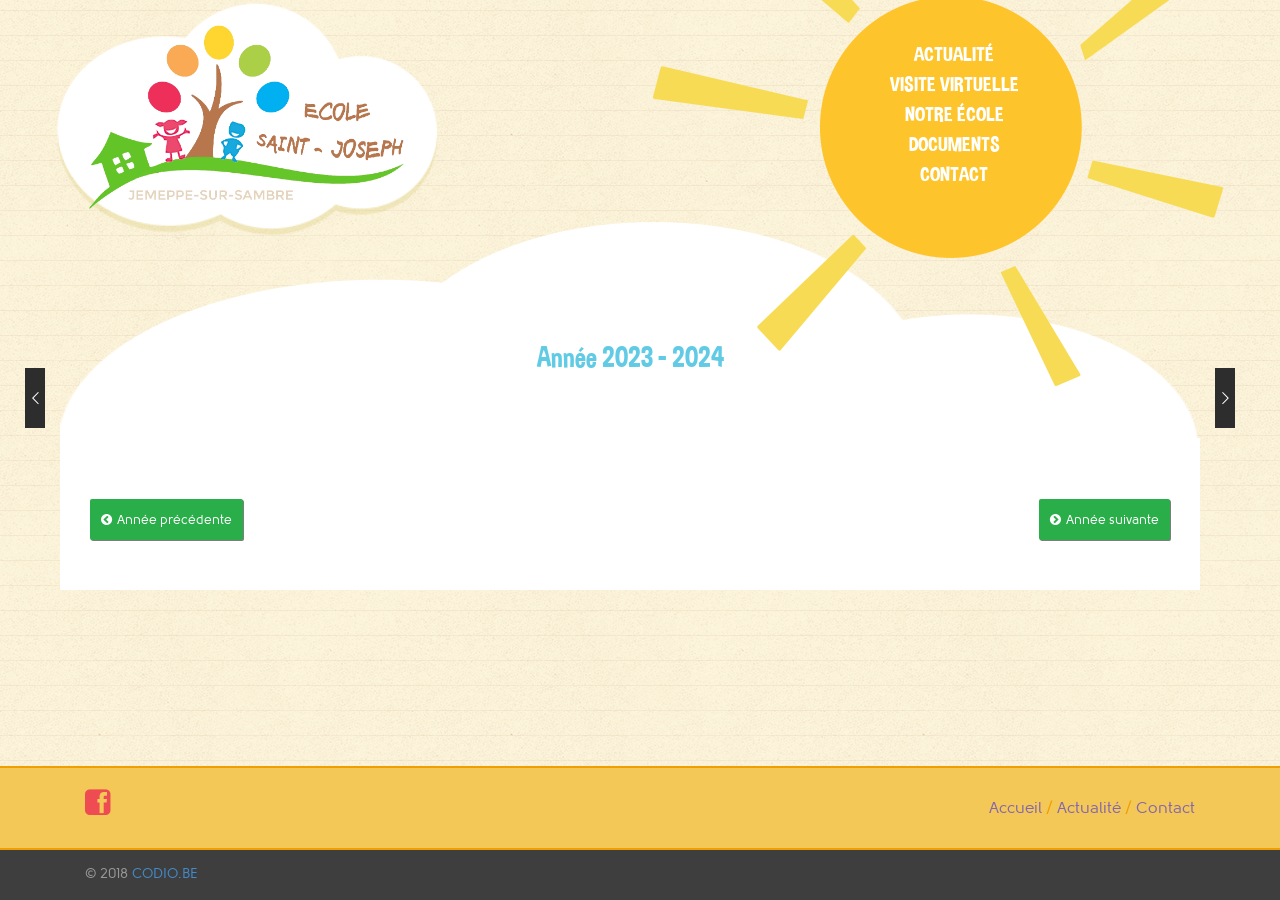
==== 2023/index.html @ d5a901ae "Mirror school site as static GitHub Pages site" ====
<!DOCTYPE html PUBLIC "-//W3C//DTD XHTML 1.0 Strict//EN" "http://www.w3.org/TR/xhtml1/DTD/xhtml1-strict.dtd">
<html xmlns="http://www.w3.org/1999/xhtml" lang="fr">
	<head>
		<meta charset="utf-8" />
		<meta http-equiv="X-UA-Compatible" content="IE=edge" />
		<meta name="viewport" content="width=device-width, initial-scale=1.0" />
		<meta name="description" content="" />
		<meta name="author" content="" />
		<title>Ecole Saint-Joseph Jemeppe-Sur-Sambre</title>
		  
		<link rel="alternate" type="application/atom+xml" title="Ecole Saint-Joseph Jemeppe-Sur-Sambre" href="../feed/atom.xml" />
		<link rel="alternate" type="application/rss+xml" title="Ecole Saint-Joseph Jemeppe-Sur-Sambre" href="../feed/rss.xml" />
		<link rel="stylesheet" href="../resources/css/sticky-footer-navbar.css" />
		<link rel="stylesheet" href="../resources/css/common.css" />

		<link href="../resources/css/bootstrap.min.css" type="text/css" rel="stylesheet" media="screen">

		<link rel="stylesheet" href="../resources/css/theme.css"/>
		<link rel="stylesheet" href="../resources/css/jquery-ui.css"/>
		<link rel="stylesheet" href="../resources/css/primeui.min.css"/>

		<link href="../resources/css/style.css" type="text/css" rel="stylesheet" media="screen">
		<link href="../resources/css/font-awesome.css" type="text/css" rel="stylesheet" media="screen">
		<link href="../resources/css/font-awesome-4.7.css" type="text/css" rel="stylesheet" media="screen">

		<link href="../resources/css/google-fonts.css" rel="stylesheet" type="text/css">

		<script src="../resources/js/modernizr.js"></script>
		<script src="../resources/js/respond.js"></script>

		<script src="../resources/js/jquery-1.10.1.min.js"></script>
		<script src="../resources/js/bootstrap.min.js"></script>

		<script src="../resources/js/custom.js"></script>
		<script src="../resources/js/jquery.prettyPhoto.js"></script>

		<script src="../resources/js/jquery-ui.js"></script>
		<script src="../resources/js/primeui.min.js"></script>

		  
		  
		<!--[if lt IE 9]>
		
		<![endif]-->
		<script src="../resources/lib/jsrender.min.js"></script>
		<script src="../resources/lib/jquery.lazyload.min.js"></script>




		<!-- carousel stylesheet - you don't need to include it if you are using the ticker only in the page
             or if you are using the plugin inside Umbra theme-->
		<link href="../resources/css/carousel.min.css" rel="stylesheet" />

		<!-- main stylesheet -->
		<link href="../resources/css/webticker.min.css"  rel="stylesheet" />

		<!--  RTL stylesheet -->
		<link href="../resources/css/webticker.rtl.min.css"  rel="stylesheet" />

		<!-- theme stylesheet-->
		<link href="../resources/css/webticker.umbratheme.min.css"  rel="stylesheet" />
		<!--UMBRA WEBTICKER AND CAROUSEL / END-->

		<!-- Demo main style - you dont need to include it-->
		<!--link th:href="@{~/resources/css/stylesheet.css}" rel="stylesheet" /-->


		<!-- particles - you dont need to include it -->
		<script src="../resources/js/particles.min.js"></script>




		  
		
	</head>
	<body>
		<div class="container" id="wrapper">

			<header>
				<a href="../index.html" class="logo">
					<img src="../resources/images/logo-esj.png" alt="" />
				</a>
				<nav role="navigation">
					<!-- Brand and toggle get grouped for better mobile display -->
					<div class="navbar-header">
						<button type="button" class="navbar-toggle" data-toggle="collapse" data-target=".navbar-ex1-collapse">
							<span class="sr-only">Toggle navigation</span>
							<span class="fa">&#xf0c9;</span>
						</button>
					</div>

					<!-- Collect the nav links, forms, and other content for toggling -->
					<div class="collapse navbar-collapse navbar-ex1-collapse">

						<ul>
						
							
								<!--th:block th:if="${iter.index == 0}">
									<li th:classappend="${node.contains(page) ? 'active' : ''}"><a th:href="@{~/}" th:text="${node.object.title}">About</a></li>
								</th:block-->
								
							

							<!--th:block th:with="pages=${#pages.getChildren(node.getObject())}">
							<li th:if="${pages.size() > 0}" class="has-children">
								<a href="#">Menu</a>
								<ul class="children">
									<th:block th:each="child, row : ${#pages.getChildren(node.getObject())}">
									<li><a th:href="@{~/__${child.code}__}" th:text="${child.title}">About</a></li>
									</th:block>
								</ul>
							</li>
							</th:block-->
						
							
								<!--th:block th:if="${iter.index == 0}">
									<li th:classappend="${node.contains(page) ? 'active' : ''}"><a th:href="@{~/}" th:text="${node.object.title}">About</a></li>
								</th:block-->
								
									<li><a href="../2024/index.html">Actualité</a></li>
								
							

							<!--th:block th:with="pages=${#pages.getChildren(node.getObject())}">
							<li th:if="${pages.size() > 0}" class="has-children">
								<a href="#">Menu</a>
								<ul class="children">
									<th:block th:each="child, row : ${#pages.getChildren(node.getObject())}">
									<li><a th:href="@{~/__${child.code}__}" th:text="${child.title}">About</a></li>
									</th:block>
								</ul>
							</li>
							</th:block-->
						
							
								<!--th:block th:if="${iter.index == 0}">
									<li th:classappend="${node.contains(page) ? 'active' : ''}"><a th:href="@{~/}" th:text="${node.object.title}">About</a></li>
								</th:block-->
								
									<li><a href="../gallery/index.html">Visite virtuelle</a></li>
								
							

							<!--th:block th:with="pages=${#pages.getChildren(node.getObject())}">
							<li th:if="${pages.size() > 0}" class="has-children">
								<a href="#">Menu</a>
								<ul class="children">
									<th:block th:each="child, row : ${#pages.getChildren(node.getObject())}">
									<li><a th:href="@{~/__${child.code}__}" th:text="${child.title}">About</a></li>
									</th:block>
								</ul>
							</li>
							</th:block-->
						
							
								<!--th:block th:if="${iter.index == 0}">
									<li th:classappend="${node.contains(page) ? 'active' : ''}"><a th:href="@{~/}" th:text="${node.object.title}">About</a></li>
								</th:block-->
								
									<li><a href="../Notre-école/index.html">Notre école</a></li>
								
							

							<!--th:block th:with="pages=${#pages.getChildren(node.getObject())}">
							<li th:if="${pages.size() > 0}" class="has-children">
								<a href="#">Menu</a>
								<ul class="children">
									<th:block th:each="child, row : ${#pages.getChildren(node.getObject())}">
									<li><a th:href="@{~/__${child.code}__}" th:text="${child.title}">About</a></li>
									</th:block>
								</ul>
							</li>
							</th:block-->
						
							
								<!--th:block th:if="${iter.index == 0}">
									<li th:classappend="${node.contains(page) ? 'active' : ''}"><a th:href="@{~/}" th:text="${node.object.title}">About</a></li>
								</th:block-->
								
									<li><a href="../Documents/index.html">Documents</a></li>
								
							

							<!--th:block th:with="pages=${#pages.getChildren(node.getObject())}">
							<li th:if="${pages.size() > 0}" class="has-children">
								<a href="#">Menu</a>
								<ul class="children">
									<th:block th:each="child, row : ${#pages.getChildren(node.getObject())}">
									<li><a th:href="@{~/__${child.code}__}" th:text="${child.title}">About</a></li>
									</th:block>
								</ul>
							</li>
							</th:block-->
						
							
								<!--th:block th:if="${iter.index == 0}">
									<li th:classappend="${node.contains(page) ? 'active' : ''}"><a th:href="@{~/}" th:text="${node.object.title}">About</a></li>
								</th:block-->
								
									<li><a href="../contact/index.html">Contact</a></li>
								
							

							<!--th:block th:with="pages=${#pages.getChildren(node.getObject())}">
							<li th:if="${pages.size() > 0}" class="has-children">
								<a href="#">Menu</a>
								<ul class="children">
									<th:block th:each="child, row : ${#pages.getChildren(node.getObject())}">
									<li><a th:href="@{~/__${child.code}__}" th:text="${child.title}">About</a></li>
									</th:block>
								</ul>
							</li>
							</th:block-->
						
						</ul>
					</div><!-- /.navbar-collapse -->
					<div id="sun"></div>

				</nav>
				<div class="clearfix"></div>

				<div id="default"></div>
			</header>

			<!-- page content area -->
			<section id="content" class="col-lg-12 col-md-12 col-sm-12">

				<div class="cloud">
					<h1>Année 2023 - 2024</h1>
				</div>

				<div class="container" style="padding: 0px !important;">
					<!-- Webticker Carousel - Start -->
					<div class="posts" style="background: white !important">

						<div id="Main-Carousel" class="umbra-carousel" >
							


						</div>


					</div> <!-- Umbra Webticker / End -->

					<script>
						$(document).ready(function () {

							var webtickerCarousel = $('#Main-Carousel');
							webtickerCarousel.umbraWebticker({
								items: 4,
								itemWidth: 270,
								navigation: true,
								draggable: true,
								allowEmptySpace: false,
								navContainerClass: 'wtc-nav',
								navClasses: ['wtc-prev', 'wtc-next'],
								onHoverStop: true,
								duration: 500,
								slideAmount: 300,
								slidingMode: 'item',
								customModeClass: '',
								displayOneItem: false,
								autoplay: false,
								direction: 'left',
								interval: 5000,
								easing: 'cubic-bezier(.86,-0.24,.1,1.23)',
								width: '100%',
								startEmpty: 0,
								autoWidth: true,
								slidingFilter: true,
								tickerContainer: 'stage-container',
								tickerOuterClass: 'mask',
								tickerClass: 'stage',
								playReverse: false,
								itemElement: 'div',
								stageElement: 'div',
								animatePosition: true,
								rssUrl: '',
								feedLimit: 8,
								feedTmp: '',
								responsive: {
									items: [
										["425", 1],
										["600", 2],
										["1000", 3],
										["1170", 4],
									]
								},
								responsiveRefreshRate: 500,

								// Callbacks
								onWebtickerStart: function () {},
								onWebtickerStop: function () {},
								onWebtickerNext: function () {},
								onWebtickerPrev: function () {},
								onWebtickerResize: function () {},
								onWebtickerPause: function () {}
							});
						});
					</script>
				</div>

				<div class="content-bg" style="padding-top: 1px;">

					<div class="col-12">
						<a href="/2022" class="button green pull-left"><span>&#xf137;</span>Année précédente</a>
						<a href="../2024/index.html" class="button green pull-right"><span>&#xf138;</span>Année suivante</a>
					</div>
					<div class="clearfix"></div>
				</div>

			</section>
			<!-- end page content area -->


			<div class="clearfix"></div>
		</div>

	<footer>
			<div class="footer-menu">
				<div class="container">
					<div class="col-lg-6 col-md-6 col-sm-12 fa social-media">
						<a href="https://www.facebook.com/Ecole-St-Joseph-de-Jemeppe-sS-1964085623865802/">&#xf082;</a>
					</div>
					<div class="col-lg-6 col-md-6 col-sm-12 footer-links">
						<a href="../index.html">Accueil</a> /
						<a href="../2026/index.html">Actualité</a> /
						<a href="../contact/index.html">Contact</a>
					</div>
				</div>
			</div>
			<div class="footer-bottom">
				<div class="container">
					<div class="col-lg-12 col-md-12">&copy; 2018 <a href="http://www.codio.be">CODIO.BE</a></div>
				</div>
			</div>
		</footer>


		<!-- scripts -->

		<!--UMBRA WEBTICKER AND CAROUSEL-->
		<script  src="../resources/js/umbra.webticker.min.js" ></script>
		<script src="../resources/js/ease.min.js" ></script>
	</body>
</html>
---- resources/css/sticky-footer-navbar.css ----
/* Sticky footer styles
-------------------------------------------------- */
html {
	position: relative;
	min-height: 100%;
}
body {
	/* Margin bottom by footer height */
	margin-bottom: 60px;
}
.footer {
	position: absolute;
	bottom: 0;
	width: 100%;
	/* Set the fixed height of the footer here */
	height: 60px;
	background-color: #f5f5f5;
}


/* Custom page CSS
-------------------------------------------------- */
/* Not required for template or sticky footer method. */

body > .container {
	padding: 60px 15px 0;
}
.container .text-muted {
	margin: 20px 0;
}

.footer > .container {
	padding-right: 15px;
	padding-left: 15px;
}

code {
	font-size: 80%;
}
---- resources/css/common.css ----
@import url(//fonts.googleapis.com/css?family=Open+Sans:400,400italic,600,600italic,700,700italic);
.wr-post-summary {
	margin-bottom: 20px;
}

.post-cover {
	width: 100%;
}
.author {
	background-color: #F5F5F5;
	padding: 15px;
	border-radius: 5px;
}
.author pre {
    font-family:Avenir , "Open Sans" , "Helvetica Neue" , Helvetica , Arial , Verdana , Roboto , "游ゴシック" , "Yu Gothic" , "游ゴシック体" , "YuGothic" , "ヒラギノ角ゴ Pro W3" , "Hiragino Kaku Gothic Pro" , "Meiryo UI" , "メイリオ" , Meiryo , "ＭＳ Ｐゴシック" , "MS PGothic" , sans-serif;
	border: transparent;
	padding: 0;

}
.pagination-group {
	margin-top: 20px;
}
.pagination-summary {
	line-height: 30px;
	margin-right: 15px;
}
.pagination {
	margin: 0;
}
.pagination>.active>a, .pagination>.active>span, .pagination>.active>a:hover, .pagination>.active>span:hover, .pagination>.active>a:focus, .pagination>.active>span:focus {
	background-color: #839CB1;
	border-color: #839CB1;
}
#wrap > .container {
	padding: 60px 15px 0;
}
#wrap > .post-cover + .container {
	padding-top: 0px;
}
#comment-list .list-group-item {
	border-radius: 0;
	border-top-width: 1px;
	border-right-width: 0;
	border-bottom-width: 1px;
	border-left-width: 0;
	padding-left: 0;
}
a {
	color: #839CB1;
}

a:hover, a:focus {
	color: #B2CDE4;
}

table {
	border: 1px solid #ccc;
	width: 100%;
	margin: 20px 0;
}
table th, table td {
	border: 1px solid #ccc;
	padding: 10px;
}
table th {
	width: 30%;
}
body{
    font-family:Avenir , "Open Sans" , "Helvetica Neue" , Helvetica , Arial , Verdana , Roboto , "游ゴシック" , "Yu Gothic" , "游ゴシック体" , "YuGothic" , "ヒラギノ角ゴ Pro W3" , "Hiragino Kaku Gothic Pro" , "Meiryo UI" , "メイリオ" , Meiryo , "ＭＳ Ｐゴシック" , "MS PGothic" , sans-serif;
    font-weight: 500;
}
h1, h2, h3, h4, h5 {
    font-family:Avenir , "Open Sans" , "Helvetica Neue" , Helvetica , Arial , Verdana , Roboto , "游ゴシック" , "Yu Gothic" , "游ゴシック体" , "YuGothic" , "ヒラギノ角ゴ Pro W3" , "Hiragino Kaku Gothic Pro" , "Meiryo UI" , "メイリオ" , Meiryo , "ＭＳ Ｐゴシック" , "MS PGothic" , sans-serif;
    font-weight: 700;
}
h1 {
    font-size: 2.4em;
}
h2 {
    font-size: 2.0em;
}
h3 {
    font-size: 1.6em;
}
h4 {
    font-size: 1.2em;
}
.wr-post-title {
    margin-top: 0;
}
.wr-post-title a {
    color: #4E4E4E;
}
.wr-author {
    color: #6F6F6F;
    font-size: 90%;
}
.label-default {
    background-color: #F3F0F0;
    color: #565656;
    border: 1px solid #cccccc;
}
a.wr-tag:hover {
    text-decoration: none;
    opacity: 0.7;
}
p {
    font-size: 15px;
    line-height: 1.6em;
}
time {
    font-size: 90%;
}
img.fr-dii.fr-fil {
    margin: 0px 10px 0px 0px;
    left: 5px;
    float: left;
}
img.fr-dii.fr-fir {
    margin: 0px 0 0px 10px;
    right: 5px;
    float: right;
}
img.fr-dii {
    display: inline-block;
}
.footer {
	margin-top: 20px;
}
.navbar-default {
    background-color: #1C1D21;
    border-color: #1C1D21;
}
.navbar-default .navbar-brand {
    color: #FFF;
}
.navbar-default .navbar-nav>li>a {
    color: #FFF;
}
.navbar-default .navbar-nav>li>a:hover, .navbar-default .navbar-nav>li>a:focus {
    color: #aeaeae;
    background-color: transparent;
}
.container > .alert {
    margin-top: 15px;
}
.alert + .page-header {
    margin-top: 15px;
}
.alert .row .page-header {
    margin-top: 0;
}
---- resources/css/theme.css ----
/*
 * jQuery UI CSS Framework 1.8.9
 *
 * Copyright 2011, AUTHORS.txt (http://jqueryui.com/about)
 * Dual licensed under the MIT or GPL Version 2 licenses.
 * http://jquery.org/license
 *
 * http://docs.jquery.com/UI/Theming/API
 *
 * To view and modify this theme, visit http://jqueryui.com/themeroller/?ffDefault=Lucida%20Grande,%20Lucida%20Sans,%20Arial,%20sans-serif&fwDefault=bold&fsDefault=1.1em&cornerRadius=6px&bgColorHeader=deedf7&bgTextureHeader=03_highlight_soft.png&bgImgOpacityHeader=100&borderColorHeader=aed0ea&fcHeader=222222&iconColorHeader=72a7cf&bgColorContent=f2f5f7&bgTextureContent=04_highlight_hard.png&bgImgOpacityContent=100&borderColorContent=dddddd&fcContent=362b36&iconColorContent=72a7cf&bgColorDefault=d7ebf9&bgTextureDefault=02_glass.png&bgImgOpacityDefault=80&borderColorDefault=aed0ea&fcDefault=2779aa&iconColorDefault=3d80b3&bgColorHover=e4f1fb&bgTextureHover=02_glass.png&bgImgOpacityHover=100&borderColorHover=74b2e2&fcHover=0070a3&iconColorHover=2694e8&bgColorActive=3baae3&bgTextureActive=02_glass.png&bgImgOpacityActive=50&borderColorActive=2694e8&fcActive=ffffff&iconColorActive=ffffff&bgColorHighlight=ffef8f&bgTextureHighlight=03_highlight_soft.png&bgImgOpacityHighlight=25&borderColorHighlight=f9dd34&fcHighlight=363636&iconColorHighlight=2e83ff&bgColorError=cd0a0a&bgTextureError=01_flat.png&bgImgOpacityError=15&borderColorError=cd0a0a&fcError=ffffff&iconColorError=ffffff&bgColorOverlay=eeeeee&bgTextureOverlay=08_diagonals_thick.png&bgImgOpacityOverlay=90&opacityOverlay=80&bgColorShadow=000000&bgTextureShadow=04_highlight_hard.png&bgImgOpacityShadow=70&opacityShadow=30&thicknessShadow=7px&offsetTopShadow=-7px&offsetLeftShadow=-7px&cornerRadiusShadow=8px
 */


/* Component containers
----------------------------------*/
.ui-widget { font-family: "Helvetica Neue",Helvetica,Arial,sans-serif; font-size: 1em; }
.ui-widget .ui-widget { font-size: 1em; }
.ui-widget input, .ui-widget select, .ui-widget textarea, .ui-widget button { font-family: "Helvetica Neue",Helvetica,Arial,sans-serif; font-size: 1em; }
.ui-widget-content { border: 1px solid #dddddd; background: #ffffff; color: #333333; }
.ui-widget-content a { color: #333333; }
.ui-widget-header { border: 1px solid #eeeeee; background: #f5f5f5; color: #333333; font-weight: bold; }
.ui-widget-header a { color: #333333; }

/* Interaction states
----------------------------------*/
.ui-state-default, .ui-widget-content .ui-state-default, .ui-widget-header .ui-state-default {
  color: #333333;
  text-shadow: 0 1px 1px rgba(255, 255, 255, 0.75);
  background-color: #f5f5f5;
  *background-color: #e6e6e6;
  background-image: -ms-linear-gradient(to bottom, #ffffff, #e6e6e6);
  background-image: -webkit-gradient(linear, 0 0, 0 100%, from(#ffffff), to(#e6e6e6));
  background-image: -webkit-linear-gradient(to bottom, #ffffff, #e6e6e6);
  background-image: -o-linear-gradient(to bottom, #ffffff, #e6e6e6);
  background-image: linear-gradient(to bottom, #ffffff, #e6e6e6);
  background-image: -moz-linear-gradient(to bottom, #ffffff, #e6e6e6);
  background-repeat: repeat-x;
  border: 1px solid #cccccc;
  *border: 0;
  border-color: rgba(0, 0, 0, 0.1) rgba(0, 0, 0, 0.1) rgba(0, 0, 0, 0.25);
  border-color: #e6e6e6 #e6e6e6 #bfbfbf;
  border-bottom-color: #b3b3b3;
  -webkit-border-radius: 4px;
     -moz-border-radius: 4px;
          border-radius: 4px;
  filter: progid:dximagetransform.microsoft.gradient(startColorstr='#ffffff', endColorstr='#e6e6e6', GradientType=0);
  filter: progid:dximagetransform.microsoft.gradient(enabled=false);
  *zoom: 1;
  -webkit-box-shadow: inset 0 1px 0 rgba(255, 255, 255, 0.2), 0 1px 2px rgba(0, 0, 0, 0.05);
     -moz-box-shadow: inset 0 1px 0 rgba(255, 255, 255, 0.2), 0 1px 2px rgba(0, 0, 0, 0.05);
          box-shadow: inset 0 1px 0 rgba(255, 255, 255, 0.2), 0 1px 2px rgba(0, 0, 0, 0.05);
}

.ui-state-hover, .ui-widget-content .ui-state-hover, .ui-widget-header .ui-state-hover,
.ui-state-active, .ui-widget-content .ui-state-active, .ui-widget-header .ui-state-active,
.ui-state-disabled, .ui-widget-content .ui-state-disabled, .ui-widget-header .ui-state-disabled {
  background-color: #e6e6e6;
  *background-color: #d9d9d9;
}

.ui-state-active, .ui-widget-content .ui-state-active, .ui-widget-header .ui-state-active {
  background-color: #cccccc \9;
}

.ui-state-hover, .ui-widget-content .ui-state-hover, .ui-widget-header .ui-state-hover {
  color: #333333;
  text-decoration: none;
  background-color: #e6e6e6;
  *background-color: #d9d9d9;
  /* Buttons in IE7 don't get borders, so darken on hover */

  background-position: 0 -15px;
  -webkit-transition: background-position 0.1s linear;
     -moz-transition: background-position 0.1s linear;
      -ms-transition: background-position 0.1s linear;
       -o-transition: background-position 0.1s linear;
          transition: background-position 0.1s linear;
}

.ui-state-focus, .ui-widget-content .ui-state-focus, .ui-widget-header .ui-state-focus {
  outline: thin dotted #333;
  outline: 5px auto -webkit-focus-ring-color;
  outline-offset: -2px;
}

.ui-state-active, .ui-widget-content .ui-state-active, .ui-widget-header .ui-state-active {
  background-color: #e6e6e6;
  background-color: #d9d9d9 \9;
  background-image: none;
  outline: 0;
  -webkit-box-shadow: inset 0 2px 4px rgba(0, 0, 0, 0.15), 0 1px 2px rgba(0, 0, 0, 0.05);
     -moz-box-shadow: inset 0 2px 4px rgba(0, 0, 0, 0.15), 0 1px 2px rgba(0, 0, 0, 0.05);
          box-shadow: inset 0 2px 4px rgba(0, 0, 0, 0.15), 0 1px 2px rgba(0, 0, 0, 0.05);
}

.ui-state-disabled, .ui-widget-content .ui-state-disabled, .ui-widget-header .ui-state-disabled {
  cursor: default;
  background-color: #e6e6e6;
  background-image: none;
  opacity: 0.65;
  filter: alpha(opacity=65);
  -webkit-box-shadow: none;
     -moz-box-shadow: none;
          box-shadow: none;
}

.ui-state-default, .ui-widget-content .ui-state-default, .ui-widget-header .ui-state-default {
  border-color: #ccc;
  border-color: rgba(0, 0, 0, 0.1) rgba(0, 0, 0, 0.1) rgba(0, 0, 0, 0.25);
}

/* Interaction Cues
----------------------------------*/
.ui-state-highlight, .ui-widget-content .ui-state-highlight, .ui-widget-header .ui-state-highlight  {
    color: #ffffff;
    text-decoration: none;
    background-color: #0088cc;
    background-color: #0081c2;
    background-position: 0px;
    background-image: -moz-linear-gradient(to bottom, #0088cc, #0077b3);
    background-image: -webkit-gradient(linear, 0 0, 0 100%, from(#0088cc), to(#0077b3));
    background-image: -webkit-linear-gradient(to bottom, #0088cc, #0077b3);
    background-image: -o-linear-gradient(to bottom, #0088cc, #0077b3);
    background-image: linear-gradient(to bottom, #0088cc, #0077b3);
    background-repeat: repeat-x;
    filter: progid:dximagetransform.microsoft.gradient(startColorstr='#ff0088cc', endColorstr='#ff0077b3', GradientType=0);
}
.ui-state-highlight a, .ui-widget-content .ui-state-highlight a,.ui-widget-header .ui-state-highlight a {
    color: #ffffff;
}

.ui-state-error, .ui-widget-content .ui-state-error, .ui-widget-header .ui-state-error {border: 1px solid #eed3d7; background: #f2dede 50% 50% repeat-x; color: #b94a48; }
.ui-state-error a, .ui-widget-content .ui-state-error a, .ui-widget-header .ui-state-error a { color: #b94a48; }
.ui-state-error-text, .ui-widget-content .ui-state-error-text, .ui-widget-header .ui-state-error-text { color: #b94a48; }
.ui-priority-primary, .ui-widget-content .ui-priority-primary, .ui-widget-header .ui-priority-primary { font-weight: bold; }
.ui-priority-secondary, .ui-widget-content .ui-priority-secondary,  .ui-widget-header .ui-priority-secondary { opacity: .7; filter:Alpha(Opacity=70); font-weight: normal; }
.ui-state-disabled, .ui-widget-content .ui-state-disabled, .ui-widget-header .ui-state-disabled { opacity: .35; filter:Alpha(Opacity=35); background-image: none; }

/* Icons
----------------------------------*/

/* states and images */
.ui-icon { width: 16px; height: 16px; background-image: url(images/ui-icons_333333_256x240.png); }
.ui-widget-content .ui-icon {background-image: url(images/ui-icons_333333_256x240.png); }
.ui-widget-header .ui-icon {background-image: url(images/ui-icons_333333_256x240.png); }
.ui-state-default .ui-icon { background-image: url(images/ui-icons_333333_256x240.png); }
.ui-state-hover .ui-icon, .ui-state-focus .ui-icon {background-image: url(images/ui-icons_333333_256x240.png); }
.ui-state-active .ui-icon {background-image: url(images/ui-icons_333333_256x240.png); }
.ui-state-highlight .ui-icon {background-image: url(images/ui-icons_ffffff_256x240.png); }
.ui-state-error .ui-icon, .ui-state-error-text .ui-icon {background-image: url(images/ui-icons_333333_256x240.png); }

/* positioning */
.ui-icon-carat-1-n { background-position: 0 0; }
.ui-icon-carat-1-ne { background-position: -16px 0; }
.ui-icon-carat-1-e { background-position: -32px 0; }
.ui-icon-carat-1-se { background-position: -48px 0; }
.ui-icon-carat-1-s { background-position: -64px 0; }
.ui-icon-carat-1-sw { background-position: -80px 0; }
.ui-icon-carat-1-w { background-position: -96px 0; }
.ui-icon-carat-1-nw { background-position: -112px 0; }
.ui-icon-carat-2-n-s { background-position: -128px 0; }
.ui-icon-carat-2-e-w { background-position: -144px 0; }
.ui-icon-triangle-1-n { background-position: 0 -16px; }
.ui-icon-triangle-1-ne { background-position: -16px -16px; }
.ui-icon-triangle-1-e { background-position: -32px -16px; }
.ui-icon-triangle-1-se { background-position: -48px -16px; }
.ui-icon-triangle-1-s { background-position: -64px -16px; }
.ui-icon-triangle-1-sw { background-position: -80px -16px; }
.ui-icon-triangle-1-w { background-position: -96px -16px; }
.ui-icon-triangle-1-nw { background-position: -112px -16px; }
.ui-icon-triangle-2-n-s { background-position: -128px -16px; }
.ui-icon-triangle-2-e-w { background-position: -144px -16px; }
.ui-icon-arrow-1-n { background-position: 0 -32px; }
.ui-icon-arrow-1-ne { background-position: -16px -32px; }
.ui-icon-arrow-1-e { background-position: -32px -32px; }
.ui-icon-arrow-1-se { background-position: -48px -32px; }
.ui-icon-arrow-1-s { background-position: -64px -32px; }
.ui-icon-arrow-1-sw { background-position: -80px -32px; }
.ui-icon-arrow-1-w { background-position: -96px -32px; }
.ui-icon-arrow-1-nw { background-position: -112px -32px; }
.ui-icon-arrow-2-n-s { background-position: -128px -32px; }
.ui-icon-arrow-2-ne-sw { background-position: -144px -32px; }
.ui-icon-arrow-2-e-w { background-position: -160px -32px; }
.ui-icon-arrow-2-se-nw { background-position: -176px -32px; }
.ui-icon-arrowstop-1-n { background-position: -192px -32px; }
.ui-icon-arrowstop-1-e { background-position: -208px -32px; }
.ui-icon-arrowstop-1-s { background-position: -224px -32px; }
.ui-icon-arrowstop-1-w { background-position: -240px -32px; }
.ui-icon-arrowthick-1-n { background-position: 0 -48px; }
.ui-icon-arrowthick-1-ne { background-position: -16px -48px; }
.ui-icon-arrowthick-1-e { background-position: -32px -48px; }
.ui-icon-arrowthick-1-se { background-position: -48px -48px; }
.ui-icon-arrowthick-1-s { background-position: -64px -48px; }
.ui-icon-arrowthick-1-sw { background-position: -80px -48px; }
.ui-icon-arrowthick-1-w { background-position: -96px -48px; }
.ui-icon-arrowthick-1-nw { background-position: -112px -48px; }
.ui-icon-arrowthick-2-n-s { background-position: -128px -48px; }
.ui-icon-arrowthick-2-ne-sw { background-position: -144px -48px; }
.ui-icon-arrowthick-2-e-w { background-position: -160px -48px; }
.ui-icon-arrowthick-2-se-nw { background-position: -176px -48px; }
.ui-icon-arrowthickstop-1-n { background-position: -192px -48px; }
.ui-icon-arrowthickstop-1-e { background-position: -208px -48px; }
.ui-icon-arrowthickstop-1-s { background-position: -224px -48px; }
.ui-icon-arrowthickstop-1-w { background-position: -240px -48px; }
.ui-icon-arrowreturnthick-1-w { background-position: 0 -64px; }
.ui-icon-arrowreturnthick-1-n { background-position: -16px -64px; }
.ui-icon-arrowreturnthick-1-e { background-position: -32px -64px; }
.ui-icon-arrowreturnthick-1-s { background-position: -48px -64px; }
.ui-icon-arrowreturn-1-w { background-position: -64px -64px; }
.ui-icon-arrowreturn-1-n { background-position: -80px -64px; }
.ui-icon-arrowreturn-1-e { background-position: -96px -64px; }
.ui-icon-arrowreturn-1-s { background-position: -112px -64px; }
.ui-icon-arrowrefresh-1-w { background-position: -128px -64px; }
.ui-icon-arrowrefresh-1-n { background-position: -144px -64px; }
.ui-icon-arrowrefresh-1-e { background-position: -160px -64px; }
.ui-icon-arrowrefresh-1-s { background-position: -176px -64px; }
.ui-icon-arrow-4 { background-position: 0 -80px; }
.ui-icon-arrow-4-diag { background-position: -16px -80px; }
.ui-icon-extlink { background-position: -32px -80px; }
.ui-icon-newwin { background-position: -48px -80px; }
.ui-icon-refresh { background-position: -64px -80px; }
.ui-icon-shuffle { background-position: -80px -80px; }
.ui-icon-transfer-e-w { background-position: -96px -80px; }
.ui-icon-transferthick-e-w { background-position: -112px -80px; }
.ui-icon-folder-collapsed { background-position: 0 -96px; }
.ui-icon-folder-open { background-position: -16px -96px; }
.ui-icon-document { background-position: -32px -96px; }
.ui-icon-document-b { background-position: -48px -96px; }
.ui-icon-note { background-position: -64px -96px; }
.ui-icon-mail-closed { background-position: -80px -96px; }
.ui-icon-mail-open { background-position: -96px -96px; }
.ui-icon-suitcase { background-position: -112px -96px; }
.ui-icon-comment { background-position: -128px -96px; }
.ui-icon-person { background-position: -144px -96px; }
.ui-icon-print { background-position: -160px -96px; }
.ui-icon-trash { background-position: -176px -96px; }
.ui-icon-locked { background-position: -192px -96px; }
.ui-icon-unlocked { background-position: -208px -96px; }
.ui-icon-bookmark { background-position: -224px -96px; }
.ui-icon-tag { background-position: -240px -96px; }
.ui-icon-home { background-position: 0 -112px; }
.ui-icon-flag { background-position: -16px -112px; }
.ui-icon-calendar { background-position: -32px -112px; }
.ui-icon-cart { background-position: -48px -112px; }
.ui-icon-pencil { background-position: -64px -112px; }
.ui-icon-clock { background-position: -80px -112px; }
.ui-icon-disk { background-position: -96px -112px; }
.ui-icon-calculator { background-position: -112px -112px; }
.ui-icon-zoomin { background-position: -128px -112px; }
.ui-icon-zoomout { background-position: -144px -112px; }
.ui-icon-search { background-position: -160px -112px; }
.ui-icon-wrench { background-position: -176px -112px; }
.ui-icon-gear { background-position: -192px -112px; }
.ui-icon-heart { background-position: -208px -112px; }
.ui-icon-star { background-position: -224px -112px; }
.ui-icon-link { background-position: -240px -112px; }
.ui-icon-cancel { background-position: 0 -128px; }
.ui-icon-plus { background-position: -16px -128px; }
.ui-icon-plusthick { background-position: -32px -128px; }
.ui-icon-minus { background-position: -48px -128px; }
.ui-icon-minusthick { background-position: -64px -128px; }
.ui-icon-close { background-position: -80px -128px; }
.ui-icon-closethick { background-position: -96px -128px; }
.ui-icon-key { background-position: -112px -128px; }
.ui-icon-lightbulb { background-position: -128px -128px; }
.ui-icon-scissors { background-position: -144px -128px; }
.ui-icon-clipboard { background-position: -160px -128px; }
.ui-icon-copy { background-position: -176px -128px; }
.ui-icon-contact { background-position: -192px -128px; }
.ui-icon-image { background-position: -208px -128px; }
.ui-icon-video { background-position: -224px -128px; }
.ui-icon-script { background-position: -240px -128px; }
.ui-icon-alert { background-position: 0 -144px; }
.ui-icon-info { background-position: -16px -144px; }
.ui-icon-notice { background-position: -32px -144px; }
.ui-icon-help { background-position: -48px -144px; }
.ui-icon-check { background-position: -64px -144px; }
.ui-icon-bullet { background-position: -80px -144px; }
.ui-icon-radio-off { background-position: -96px -144px; }
.ui-icon-radio-on { background-position: -112px -144px; }
.ui-icon-pin-w { background-position: -128px -144px; }
.ui-icon-pin-s { background-position: -144px -144px; }
.ui-icon-play { background-position: 0 -160px; }
.ui-icon-pause { background-position: -16px -160px; }
.ui-icon-seek-next { background-position: -32px -160px; }
.ui-icon-seek-prev { background-position: -48px -160px; }
.ui-icon-seek-end { background-position: -64px -160px; }
.ui-icon-seek-start { background-position: -80px -160px; }
/* ui-icon-seek-first is deprecated, use ui-icon-seek-start instead */
.ui-icon-seek-first { background-position: -80px -160px; }
.ui-icon-stop { background-position: -96px -160px; }
.ui-icon-eject { background-position: -112px -160px; }
.ui-icon-volume-off { background-position: -128px -160px; }
.ui-icon-volume-on { background-position: -144px -160px; }
.ui-icon-power { background-position: 0 -176px; }
.ui-icon-signal-diag { background-position: -16px -176px; }
.ui-icon-signal { background-position: -32px -176px; }
.ui-icon-battery-0 { background-position: -48px -176px; }
.ui-icon-battery-1 { background-position: -64px -176px; }
.ui-icon-battery-2 { background-position: -80px -176px; }
.ui-icon-battery-3 { background-position: -96px -176px; }
.ui-icon-circle-plus { background-position: 0 -192px; }
.ui-icon-circle-minus { background-position: -16px -192px; }
.ui-icon-circle-close { background-position: -32px -192px; }
.ui-icon-circle-triangle-e { background-position: -48px -192px; }
.ui-icon-circle-triangle-s { background-position: -64px -192px; }
.ui-icon-circle-triangle-w { background-position: -80px -192px; }
.ui-icon-circle-triangle-n { background-position: -96px -192px; }
.ui-icon-circle-arrow-e { background-position: -112px -192px; }
.ui-icon-circle-arrow-s { background-position: -128px -192px; }
.ui-icon-circle-arrow-w { background-position: -144px -192px; }
.ui-icon-circle-arrow-n { background-position: -160px -192px; }
.ui-icon-circle-zoomin { background-position: -176px -192px; }
.ui-icon-circle-zoomout { background-position: -192px -192px; }
.ui-icon-circle-check { background-position: -208px -192px; }
.ui-icon-circlesmall-plus { background-position: 0 -208px; }
.ui-icon-circlesmall-minus { background-position: -16px -208px; }
.ui-icon-circlesmall-close { background-position: -32px -208px; }
.ui-icon-squaresmall-plus { background-position: -48px -208px; }
.ui-icon-squaresmall-minus { background-position: -64px -208px; }
.ui-icon-squaresmall-close { background-position: -80px -208px; }
.ui-icon-grip-dotted-vertical { background-position: 0 -224px; }
.ui-icon-grip-dotted-horizontal { background-position: -16px -224px; }
.ui-icon-grip-solid-vertical { background-position: -32px -224px; }
.ui-icon-grip-solid-horizontal { background-position: -48px -224px; }
.ui-icon-gripsmall-diagonal-se { background-position: -64px -224px; }
.ui-icon-grip-diagonal-se { background-position: -80px -224px; }


/* Misc visuals
----------------------------------*/

/* Corner radius */
.ui-corner-tl { -moz-border-radius-topleft: 4px; -webkit-border-top-left-radius: 4px; border-top-left-radius: 4px; }
.ui-corner-tr { -moz-border-radius-topright: 4px; -webkit-border-top-right-radius: 4px; border-top-right-radius: 4px; }
.ui-corner-bl { -moz-border-radius-bottomleft: 4px; -webkit-border-bottom-left-radius: 4px; border-bottom-left-radius: 4px; }
.ui-corner-br { -moz-border-radius-bottomright: 4px; -webkit-border-bottom-right-radius: 4px; border-bottom-right-radius: 4px; }
.ui-corner-top { -moz-border-radius-topleft: 4px; -webkit-border-top-left-radius: 4px; border-top-left-radius: 4px; -moz-border-radius-topright: 4px; -webkit-border-top-right-radius: 4px; border-top-right-radius: 4px; }
.ui-corner-bottom { -moz-border-radius-bottomleft: 4px; -webkit-border-bottom-left-radius: 4px; border-bottom-left-radius: 4px; -moz-border-radius-bottomright: 4px; -webkit-border-bottom-right-radius: 4px; border-bottom-right-radius: 4px; }
.ui-corner-right {  -moz-border-radius-topright: 4px; -webkit-border-top-right-radius: 4px; border-top-right-radius: 4px; -moz-border-radius-bottomright: 4px; -webkit-border-bottom-right-radius: 4px; border-bottom-right-radius: 4px; }
.ui-corner-left { -moz-border-radius-topleft: 4px; -webkit-border-top-left-radius: 4px; border-top-left-radius: 4px; -moz-border-radius-bottomleft: 4px; -webkit-border-bottom-left-radius: 4px; border-bottom-left-radius: 4px; }
.ui-corner-all { -moz-border-radius: 4px; -webkit-border-radius: 4px; border-radius: 4px; }

/* Overlays */
.ui-widget-overlay { background: #000000; opacity: .80;filter:Alpha(Opacity=80); }
.ui-widget-shadow { margin: -7px 0 0 -7px; padding: 7px; background: #000000; opacity: .30;filter:Alpha(Opacity=30); -moz-border-radius: 8px; -webkit-border-radius: 8px; border-radius: 8px; }

/* PrimeFaces Extensions */
.ui-inputtext, .ui-widget-content .ui-inputtext, .ui-widget-header .ui-inputtext {
    cursor: text;
    background: none #ffffff;
    border: 1px solid #cccccc;
    -webkit-border-radius: 3px;
    -moz-border-radius: 3px;
          border-radius: 3px;
    -webkit-box-shadow: inset 0 1px 1px rgba(0, 0, 0, 0.075);
       -moz-box-shadow: inset 0 1px 1px rgba(0, 0, 0, 0.075);
            box-shadow: inset 0 1px 1px rgba(0, 0, 0, 0.075);
    -webkit-transition: border linear 0.2s, box-shadow linear 0.2s;
       -moz-transition: border linear 0.2s, box-shadow linear 0.2s;
        -ms-transition: border linear 0.2s, box-shadow linear 0.2s;
         -o-transition: border linear 0.2s, box-shadow linear 0.2s;
            transition: border linear 0.2s, box-shadow linear 0.2s;
}

.ui-inputtext.ui-state-focus, .ui-widget-content .ui-inputtext.ui-state-focus, .ui-widget-header .ui-inputtext.ui-state-focus {
    border-color: rgba(82, 168, 236, 0.8);
    outline: 0;
    outline: thin dotted \9;
    /* IE6-9 */

    -webkit-box-shadow: inset 0 1px 1px rgba(0, 0, 0, 0.075), 0 0 8px rgba(82, 168, 236, 0.6);
       -moz-box-shadow: inset 0 1px 1px rgba(0, 0, 0, 0.075), 0 0 8px rgba(82, 168, 236, 0.6);
            box-shadow: inset 0 1px 1px rgba(0, 0, 0, 0.075), 0 0 8px rgba(82, 168, 236, 0.6);
}

.ui-inputtext.ui-state-error, .ui-widget-header .ui-inputtext.ui-state-error, .ui-widget-content .ui-inputtext.ui-state-error {
    color: #333333;
    border: 1px solid #eed3d7;
}

/** TabView **/
.ui-tabview.ui-widget-content {
    background: transparent none;
    border: 0;
    border-radius: 0;
}

.ui-tabview .ui-tabview-nav.ui-widget-header {
    background: transparent none;
    border-radius: 0;
}

.ui-tabview .ui-tabview-nav.ui-widget-header li {
    line-height: 18px;
    background: transparent none;
    border: 1px solid #DDDDDD;
    box-shadow: none;
    border-radius: 0;
}

.ui-tabview .ui-tabview-nav.ui-widget-header li a {
    line-height: 18px;
    padding-bottom: 8px;
    padding-top: 8px;
    color: #0088CC;
    font-weight: normal;
    border: 0px none;
}

.ui-tabview .ui-tabview-nav.ui-widget-header li.ui-state-hover {
    text-decoration: none;
    background-color: #eeeeee;
    border-color: #eeeeee #eeeeee #dddddd;
    color: #005580;
}

.ui-tabview .ui-tabview-nav.ui-widget-header li.ui-state-active {
    background-color: #FFFFFF;
    border-style: solid;
    border-width: 1px;
    color: #555555;
    cursor: default;
}

.ui-tabview .ui-tabview-nav li .ui-icon {
    margin: 0.6em 0.2em 0 0 !important;
}

.ui-tabview.ui-tabview-top .ui-tabview-nav.ui-widget-header {
    border-bottom: 1px solid #DDDDDD;
}

.ui-tabview.ui-tabview-top {
    border-bottom: 1px solid #DDDDDD;
}

.ui-tabview.ui-tabview-top .ui-tabview-nav.ui-widget-header li.ui-state-active {
    border-color: #DDDDDD #DDDDDD transparent #DDDDDD;
}

.ui-tabview.ui-tabview-top .ui-tabview-nav.ui-widget-header li {
    border-radius: 4px 4px 0 0;
}

.ui-tabview.ui-tabview-top .ui-tabview-nav.ui-widget-header li.ui-state-active {
    margin-bottom: -1px;
}

.ui-tabview.ui-tabview-bottom .ui-tabview-nav.ui-widget-header {
    border-top: 1px solid #DDDDDD;
}

.ui-tabview.ui-tabview-bottom {
    border-top: 1px solid #DDDDDD;
}

.ui-tabview.ui-tabview-bottom .ui-tabview-nav.ui-widget-header li.ui-state-active {
    border-color: transparent #DDDDDD #DDDDDD #DDDDDD;
}

.ui-tabview.ui-tabview-bottom .ui-tabview-nav.ui-widget-header li {
    border-radius: 0 0 4px 4px;
}

.ui-tabview.ui-tabview-bottom .ui-tabview-nav.ui-widget-header li.ui-state-active {
    margin-top: -1px;
}

.ui-tabview.ui-tabview-left .ui-tabview-nav.ui-widget-header {
    border-right: 1px solid #DDDDDD;
}

.ui-tabview.ui-tabview-left {
    border-right: 1px solid #DDDDDD;
}

.ui-tabview.ui-tabview-left .ui-tabview-nav.ui-widget-header li.ui-state-active {
    border-color: #DDDDDD transparent #DDDDDD #DDDDDD;
}

.ui-tabview.ui-tabview-left .ui-tabview-nav.ui-widget-header li {
    border-radius: 4px 0 0 4px;
}

.ui-tabview.ui-tabview-left .ui-tabview-nav.ui-widget-header li.ui-state-active {
    margin-right: -1px;
}

.ui-tabview.ui-tabview-right .ui-tabview-nav.ui-widget-header {
    border-left: 1px solid #DDDDDD;
}

.ui-tabview.ui-tabview-right {
    border-left: 1px solid #DDDDDD;
}

.ui-tabview.ui-tabview-right .ui-tabview-nav.ui-widget-header li.ui-state-active {
    border-color: #DDDDDD #DDDDDD #DDDDDD transparent;
}

.ui-tabview.ui-tabview-right .ui-tabview-nav.ui-widget-header li {
    border-radius: 0 4px 4px 0;
}

.ui-tabview.ui-tabview-right .ui-tabview-nav.ui-widget-header li.ui-state-active {
    margin-left: -1px;
}

/** AccordionPanel **/
.ui-accordion .ui-accordion-header {
    background:transparent;
    box-shadow: none;
}

.ui-accordion .ui-accordion-header.ui-state-default {
    margin-bottom: 2px;
    border: 1px solid #E5E5E5;
}

.ui-accordion .ui-accordion-header.ui-state-active {
    margin-bottom: 1px;
}

.ui-accordion .ui-accordion-header .ui-icon {
    display: none;
}

.ui-accordion .ui-accordion-header.ui-state-default a {
    padding: 8px 30px;
    color: #0088CC;
}

.ui-accordion .ui-accordion-header a:hover {
    color: #005580;
}

.ui-accordion .ui-accordion-content.ui-widget-content {
    padding: 9px 15px;
}

/* Breadcrumb */
.ui-breadcrumb {
  padding: 7px 14px;
  margin: 0 0 18px;
  list-style: none;
  background-color: #fbfbfb;
  background-image: -moz-linear-gradient(to bottom, #ffffff, #f5f5f5);
  background-image: -ms-linear-gradient(to bottom, #ffffff, #f5f5f5);
  background-image: -webkit-gradient(linear, 0 0, 0 100%, from(#ffffff), to(#f5f5f5));
  background-image: -webkit-linear-gradient(to bottom, #ffffff, #f5f5f5);
  background-image: -o-linear-gradient(to bottom, #ffffff, #f5f5f5);
  background-image: linear-gradient(to bottom, #ffffff, #f5f5f5);
  background-repeat: repeat-x;
  border: 1px solid #ddd;
  -webkit-border-radius: 3px;
     -moz-border-radius: 3px;
          border-radius: 3px;
  filter: progid:dximagetransform.microsoft.gradient(startColorstr='#ffffff', endColorstr='#f5f5f5', GradientType=0);
  -webkit-box-shadow: inset 0 1px 0 #ffffff;
     -moz-box-shadow: inset 0 1px 0 #ffffff;
          box-shadow: inset 0 1px 0 #ffffff;
}

.ui-breadcrumb li {
  display: inline-block;
  *display: inline;
  text-shadow: 0 1px 0 #ffffff;
  *zoom: 1;
}

.ui-breadcrumb .divider {
  padding: 0 5px;
  color: #999999;
}

.ui-breadcrumb a {
  color: #0088CC;
  font-weight: normal;
}

/* ProgressBar */
.ui-progressbar.ui-widget-content {
  height: 18px;
  margin-bottom: 18px;
  overflow: hidden;
  background-color: #f7f7f7;
  background-image: -moz-linear-gradient(to bottom, #f5f5f5, #f9f9f9);
  background-image: -ms-linear-gradient(to bottom, #f5f5f5, #f9f9f9);
  background-image: -webkit-gradient(linear, 0 0, 0 100%, from(#f5f5f5), to(#f9f9f9));
  background-image: -webkit-linear-gradient(to bottom, #f5f5f5, #f9f9f9);
  background-image: -o-linear-gradient(to bottom, #f5f5f5, #f9f9f9);
  background-image: linear-gradient(to bottom, #f5f5f5, #f9f9f9);
  background-repeat: repeat-x;
  -webkit-border-radius: 4px;
     -moz-border-radius: 4px;
          border-radius: 4px;
  filter: progid:dximagetransform.microsoft.gradient(startColorstr='#f5f5f5', endColorstr='#f9f9f9', GradientType=0);
  -webkit-box-shadow: inset 0 1px 2px rgba(0, 0, 0, 0.1);
     -moz-box-shadow: inset 0 1px 2px rgba(0, 0, 0, 0.1);
          box-shadow: inset 0 1px 2px rgba(0, 0, 0, 0.1);
}

.ui-progressbar .ui-progressbar-value.ui-widget-header {
  height: 18px;
  font-size: 12px;
  color: #ffffff;
  text-align: center;
  text-shadow: 0 -1px 0 rgba(0, 0, 0, 0.25);
  border: 0 none;
  margin: 0;
  background-color: #0e90d2;
  background-image: -moz-linear-gradient(to bottom, #149bdf, #0480be);
  background-image: -webkit-gradient(linear, 0 0, 0 100%, from(#149bdf), to(#0480be));
  background-image: -webkit-linear-gradient(to bottom, #149bdf, #0480be);
  background-image: -o-linear-gradient(to bottom, #149bdf, #0480be);
  background-image: linear-gradient(to bottom, #149bdf, #0480be);
  background-image: -ms-linear-gradient(to bottom, #149bdf, #0480be);
  background-repeat: repeat-x;
  filter: progid:dximagetransform.microsoft.gradient(startColorstr='#149bdf', endColorstr='#0480be', GradientType=0);
  -webkit-box-shadow: inset 0 -1px 0 rgba(0, 0, 0, 0.15);
     -moz-box-shadow: inset 0 -1px 0 rgba(0, 0, 0, 0.15);
          box-shadow: inset 0 -1px 0 rgba(0, 0, 0, 0.15);
  -webkit-box-sizing: border-box;
     -moz-box-sizing: border-box;
      -ms-box-sizing: border-box;
          box-sizing: border-box;
  -webkit-transition: width 0.6s ease;
     -moz-transition: width 0.6s ease;
      -ms-transition: width 0.6s ease;
       -o-transition: width 0.6s ease;
          transition: width 0.6s ease;
}

/** Dialog **/
.ui-dialog.ui-widget-content {
    background-color: #ffffff;
    border: 1px solid #999;
    border: 1px solid rgba(0, 0, 0, 0.3);
    *border: 1px solid #999;
    -webkit-border-radius: 6px;
       -moz-border-radius: 6px;
            border-radius: 6px;
    -webkit-box-shadow: 0 3px 7px rgba(0, 0, 0, 0.3);
       -moz-box-shadow: 0 3px 7px rgba(0, 0, 0, 0.3);
            box-shadow: 0 3px 7px rgba(0, 0, 0, 0.3);
    -webkit-background-clip: padding-box;
       -moz-background-clip: padding-box;
            background-clip: padding-box;
}

.ui-dialog.ui-widget-content .ui-dialog-titlebar {
    padding: 9px 15px;
    border-bottom: 1px solid #eee;
    background-color: #ffffff;
}

.ui-dialog.ui-widget-content .ui-dialog-title {
    font-size: 24px;
}

.ui-dialog.ui-widget-content .ui-dialog-content {
    padding: 15px;
    font-size: 14px;
}

.ui-dialog.ui-widget-content .ui-dialog-titlebar-close:hover,
.ui-dialog.ui-widget-content .ui-dialog-titlebar-close:focus,
.ui-dialog.ui-widget-content .ui-dialog-titlebar-minimize:hover,
.ui-dialog.ui-widget-content .ui-dialog-titlebar-minimize:focus,
.ui-dialog.ui-widget-content .ui-dialog-titlebar-maximize:hover,
.ui-dialog.ui-widget-content .ui-dialog-titlebar-maximize:focus   { padding: 1px; }

/** DataTable **/
.ui-datatable-odd {
    background-color: #F9F9F9
}
/** TabMenu **/
.ui-tabmenu {
  *position: relative;
  *z-index: 2;
  margin-bottom: 20px;
  overflow: visible;
  color: #555555;
}

.ui-tabmenu .ui-tabmenu-nav.ui-widget-header {
  min-height: 38px;
  padding: 0 20px;
  background-color: #f5f5f5;
  *background-color: #e6e6e6;
  background-image: -ms-linear-gradient(to bottom, #ffffff, #e6e6e6);
  background-image: -webkit-gradient(linear, 0 0, 0 100%, from(#ffffff), to(#e6e6e6));
  background-image: -webkit-linear-gradient(to bottom, #ffffff, #e6e6e6);
  background-image: -o-linear-gradient(to bottom, #ffffff, #e6e6e6);
  background-image: linear-gradient(to bottom, #ffffff, #e6e6e6);
  background-image: -moz-linear-gradient(to bottom, #ffffff, #e6e6e6);
  background-repeat: repeat-x;
}

.ui-tabmenu .ui-tabmenu-nav .ui-tabmenuitem.ui-state-default  {
  padding: 5px 10px;
  color: #555555;
  text-decoration: none;
  text-shadow: 0 1px 0 #ffffff;
  border: 0 none;
  top: 0;
  margin: 0;
  font-weight: normal;
  -webkit-border-radius: 0px;
       -moz-border-radius: 0px;
            border-radius: 0px;
}

/** Toolbar **/
.ui-toolbar.ui-widget-header {
  background-color: #fafafa;
  background-image: -moz-linear-gradient(to bottom, #ffffff, #f2f2f2);
  background-image: -webkit-gradient(linear, 0 0, 0 100%, from(#ffffff), to(#f2f2f2));
  background-image: -webkit-linear-gradient(to bottom, #ffffff, #f2f2f2);
  background-image: -o-linear-gradient(to bottom, #ffffff, #f2f2f2);
  background-image: linear-gradient(to bottom, #ffffff, #f2f2f2);
  background-repeat: repeat-x;
  border: 1px solid #d4d4d4;
}

/** **/
.ui-priority-primary, .ui-widget-content .ui-priority-primary, .ui-widget-header .ui-priority-primary {
  color: #ffffff;
  text-shadow: 0 -1px 0 rgba(0, 0, 0, 0.25);
  background-color: #006dcc;
  *background-color: #0044cc;
  background-image: -webkit-gradient(linear, 0 0, 0 100%, from(#0088cc), to(#0044cc));
  background-image: -webkit-linear-gradient(to bottom, #0088cc, #0044cc);
  background-image: -o-linear-gradient(to bottom, #0088cc, #0044cc);
  background-image: linear-gradient(to bottom, #0088cc, #0044cc);
  background-image: -moz-linear-gradient(to bottom, #0088cc, #0044cc);
  background-repeat: repeat-x;
  border-color: #0044cc #0044cc #002a80;
  border-color: rgba(0, 0, 0, 0.1) rgba(0, 0, 0, 0.1) rgba(0, 0, 0, 0.25);
  filter: progid:dximagetransform.microsoft.gradient(startColorstr='#ff0088cc', endColorstr='#ff0044cc', GradientType=0);
  filter: progid:dximagetransform.microsoft.gradient(enabled=false);
}

.ui-priority-primary:hover,
.ui-priority-primary:active,
.ui-priority-primary.active,
.ui-priority-primary.disabled,
.ui-priority-primary[disabled] {
  color: #ffffff;
  background-color: #0044cc;
  *background-color: #003bb3;
}

.ui-priority-primary:active,
.ui-priority-primary.active {
  background-color: #003399 \9;
}

/** Menu **/
.ui-menu.ui-widget {
  min-width: 160px;
  padding: 5px 0;
  background-color: #ffffff;
  border: 1px solid #ccc;
  border: 1px solid rgba(0, 0, 0, 0.2);
  *border-right-width: 2px;
  *border-bottom-width: 2px;
  -webkit-border-radius: 6px;
     -moz-border-radius: 6px;
          border-radius: 6px;
  -webkit-background-clip: padding-box;
     -moz-background-clip: padding;
          background-clip: padding-box;
}

.ui-menu.ui-widget a {
  display: block;
  clear: both;
  font-weight: normal;
  color: #333333;
  white-space: nowrap;
}

.ui-menu.ui-widget li.ui-corner-all,
.ui-menu.ui-widget a.ui-corner-all {
    -webkit-border-radius: 0;
     -moz-border-radius: 0;
          border-radius: 0;
}

.ui-menu.ui-widget .ui-menu-list {

}

.ui-menu.ui-widget li > .ui-menuitem-link {
    padding: 0.3em 0;
    width: 100%;
    border-width: 1px 0px;
}

.ui-menu.ui-widget .ui-menu-list .ui-widget-header {
    border-width: 1px 0px;
    width: 100%;
}

.ui-menu.ui-widget li > .ui-menuitem-link.ui-state-hover {
  color: #ffffff;
  text-decoration: none;
  background-color: #0088cc;
  background-color: #0081c2;
  background-position: 0px;
  background-image: -moz-linear-gradient(to bottom, #0088cc, #0077b3);
  background-image: -webkit-gradient(linear, 0 0, 0 100%, from(#0088cc), to(#0077b3));
  background-image: -webkit-linear-gradient(to bottom, #0088cc, #0077b3);
  background-image: -o-linear-gradient(to bottom, #0088cc, #0077b3);
  background-image: linear-gradient(to bottom, #0088cc, #0077b3);
  background-repeat: repeat-x;
  filter: progid:dximagetransform.microsoft.gradient(startColorstr='#ff0088cc', endColorstr='#ff0077b3', GradientType=0);
}

.ui-menu.ui-widget li > .ui-menuitem-link.ui-state-hover .ui-icon {
    background-image: url(images/ui-icons_ffffff_256x240.png);
}

.ui-menu.ui-widget .ui-separator {
  height: 1px;
  overflow: hidden;
  background-color: #e5e5e5;
  border:0 none;
  border-bottom: 1px solid #ffffff;
-webkit-box-shadow: none;
-moz-box-shadow: none;
     box-shadow: none;
-webkit-border-radius: 0;
 -moz-border-radius: 0;
      border-radius: 0;
}

.ui-menu.ui-widget .ui-menuitem-link .ui-menuitem-icon {
    margin-left: 0.3em;
}
.ui-menu.ui-widget .ui-menuitem-link .ui-menuitem-text {
    margin-left: 0.4em;
}

.ui-shadow {
    -webkit-box-shadow: 0 5px 10px rgba(0, 0, 0, 0.2) !important;
     -moz-box-shadow: 0 5px 10px rgba(0, 0, 0, 0.2) !important;
          box-shadow: 0 5px 10px rgba(0, 0, 0, 0.2) !important;
}

.ui-menu.ui-slidemenu .ui-shadow {
    -webkit-box-shadow: none !important;
     -moz-box-shadow: none !important;
          box-shadow: none !important;
}

.ui-buttonset .ui-state-default {
    -webkit-border-radius: 0;
    -moz-border-radius: 0;
      border-radius: 0;
}

.ui-buttonset .ui-corner-left.ui-state-default {
    -moz-border-radius-topleft: 4px;
    -webkit-border-top-left-radius: 4px;
    border-top-left-radius: 4px;
    -moz-border-radius-bottomleft: 4px;
    -webkit-border-bottom-left-radius: 4px;
    border-bottom-left-radius: 4px;
}

.ui-buttonset .ui-corner-right.ui-state-default {
    -moz-border-radius-topright: 4px;
    -webkit-border-top-right-radius: 4px;
    border-top-right-radius: 4px;
    -moz-border-radius-bottomright: 4px;
    -webkit-border-bottom-right-radius: 4px;
    border-bottom-right-radius: 4px;
}

/** MenuBar **/
.ui-menu.ui-menubar {
  padding-right: 20px;
  padding-left: 10px;
  background-color: #fafafa;
  background-image: -moz-linear-gradient(to bottom, #ffffff, #f2f2f2);
  background-image: -webkit-gradient(linear, 0 0, 0 100%, from(#ffffff), to(#f2f2f2));
  background-image: -webkit-linear-gradient(to bottom, #ffffff, #f2f2f2);
  background-image: -o-linear-gradient(to bottom, #ffffff, #f2f2f2);
  background-image: linear-gradient(to bottom, #ffffff, #f2f2f2);
  background-repeat: repeat-x;
  border: 1px solid #d4d4d4;
  -webkit-border-radius: 4px;
     -moz-border-radius: 4px;
          border-radius: 4px;
  filter: progid:dximagetransform.microsoft.gradient(startColorstr='#ffffffff', endColorstr='#fff2f2f2', GradientType=0);
  -webkit-box-shadow: 0 1px 4px rgba(0, 0, 0, 0.065);
     -moz-box-shadow: 0 1px 4px rgba(0, 0, 0, 0.065);
          box-shadow: 0 1px 4px rgba(0, 0, 0, 0.065);
}

.ui-menu.ui-menubar .ui-menu-parent .ui-menu-child {
      padding: 5px 0;
}

/** Panel **/
.ui-panel.ui-widget {
    margin-bottom: 20px;
    background-color: #fff;
    border: 1px solid transparent;
    border-radius: 4px;
    -webkit-box-shadow: 0 1px 1px rgba(0,0,0,.05);
    box-shadow: 0 1px 1px rgba(0,0,0,.05);
    padding: 0;
    border-radius: 3px;
    border-color: #ddd;
}

.ui-panel .ui-panel-titlebar.ui-widget-header {
    padding: 10px 15px;
    border: 0px none;
    border-bottom: 1px solid transparent;
    border-top-left-radius: 3px;
    border-top-right-radius: 3px;
    color: #333;
    background-color: #f5f5f5;
    border-color: #ddd;
    border-radius: 0px;
}

.ui-panel .ui-panel-content.ui-widget-content {
    padding: 15px;
}

/* Validation */
.ui-inputtext.ng-dirty.ng-invalid,
p-dropdown.ng-dirty.ng-invalid > .ui-dropdown,
p-autocomplete.ng-dirty.ng-invalid > .ui-autocomplete > .ui-inputtext,
p-calendar.ng-dirty.ng-invalid > .ui-inputtext,
p-checkbox.ng-dirty.ng-invalid .ui-chkbox-box,
p-radiobutton.ng-dirty.ng-invalid .ui-radiobutton-box,
p-inputswitch.ng-dirty.ng-invalid .ui-inputswitch,
p-listbox.ng-dirty.ng-invalid .ui-inputtext,
p-multiselect.ng-dirty.ng-invalid > .ui-multiselect,
p-spinner.ng-dirty.ng-invalid > .ui-inputtext,
p-selectbutton.ng-dirty.ng-invalid .ui-button,
p-togglebutton.ng-dirty.ng-invalid .ui-button {
    border-bottom-color: #eed3d7;
}
---- resources/css/primeui.min.css ----
.ui-accordion{width:100%}.ui-accordion .ui-accordion-header{cursor:pointer;position:relative;margin-top:1px;zoom:1}.ui-accordion .ui-accordion-header a{display:block;font-size:1em;padding:.5em .5em .5em 2.2em}.ui-accordion .ui-accordion-header .fa{position:absolute;left:.5em;top:50%;margin-top:-8px}.ui-accordion .ui-accordion-content{padding:1em 2.2em;border-top:0;margin-top:-2px;position:relative;top:1px;margin-bottom:2px;overflow:auto;zoom:1}.ui-accordion .ui-accordion-header.ui-state-disabled,.ui-accordion .ui-accordion-header.ui-state-disabled a{cursor:default}.ui-autocomplete{width:auto;zoom:1;cursor:pointer;-moz-box-shadow:none;-webkit-box-shadow:none;box-shadow:none;position:relative;display:inline-block}.ui-autocomplete .ui-autocomplete-dropdown{position:absolute;height:100%;width:2.4em}.ui-autocomplete-query{font-weight:bold}.ui-autocomplete-panel{position:absolute;overflow:auto}.ui-autocomplete-panel .ui-autocomplete-list{padding:.4em;border:0 none}.ui-autocomplete-panel .ui-autocomplete-list-item{border:0 none;cursor:pointer;font-weight:normal;margin:1px 0;padding:3px 5px;text-align:left}.ui-autocomplete-panel .ui-autocomplete-table{border-collapse:collapse;width:100%}.ui-autocomplete-panel .ui-autocomplete-table td{border-width:1px;border-style:solid;border-color:inherit;padding:4px 10px 4px 10px}.ui-autocomplete .ui-button-icon-only .ui-button-text{padding:.29em}.ui-autocomplete-multiple{clear:left;cursor:text;list-style-type:none;margin:0;min-height:1px;overflow:hidden}.ui-autocomplete-multiple-container.ui-inputfield{padding:0}.ui-autocomplete-token{cursor:default;float:left;overflow:hidden;padding:1px 3px;white-space:nowrap;position:relative;margin:2px}.ui-autocomplete-token-label{display:block;padding:0 2.1em 0 .5em}.ui-autocomplete-token-icon{margin-top:-9px;position:absolute;right:.2em;top:50%;cursor:pointer}.ui-autocomplete-input-token{float:left;list-style-type:none;margin:2px;padding:1px}.ui-autocomplete-input-token .ui-inputtext{border:0 none;width:140px;outline:medium none;background-color:transparent;margin:0;padding:0;box-shadow:none}.ui-autocomplete-itemtip-content{display:none}.ui-autocomplete-itemtip{position:absolute;display:none;padding:.4em}.ui-autocomplete-emptyMessage{padding:3px 5px}.ui-autocomplete-panel .ui-autocomplete-group{font-weight:bold;cursor:default}.ui-autocomplete-dd input.ui-corner-all{-moz-border-radius-topright:0;-webkit-border-top-right-radius:0;border-top-right-radius:0;-moz-border-radius-bottomright:0;-webkit-border-bottom-right-radius:0;border-bottom-right-radius:0}.ui-autocomplete-dd .ui-autocomplete-dropdown.ui-corner-all{-moz-border-radius-topleft:0;-webkit-border-top-left-radius:0;border-top-left-radius:0;-moz-border-radius-bottomleft:0;-webkit-border-bottom-left-radius:0;border-bottom-left-radius:0}.ui-fluid .ui-autocomplete,.ui-fluid .ui-autocomplete-input{width:100%}.ui-fluid .ui-autocomplete .ui-autocomplete-dropdown.ui-button{width:2.4em}.ui-button{display:inline-block;position:relative;padding:0;margin-right:.1em;text-decoration:none !important;cursor:pointer;text-align:center;zoom:1;overflow:visible}.ui-button-icon-only{width:2.4em}.ui-button .ui-button-text{display:block;line-height:normal}.ui-button-text-only .ui-button-text{padding:.3em 1em}.ui-button-icon-only .ui-button-text{padding:.3em;text-indent:-9999999px}.ui-button-text-icon-left .ui-button-text{padding:.3em 1em .3em 2.1em}.ui-button-text-icon-right .ui-button-text{padding:.3em 2.1em .3em 1em}.ui-button-icon-only .fa,.ui-button-text-icon-left .fa,.ui-button-text-icon-right .fa{position:absolute;top:50%;margin-top:-7px}.ui-button-icon-only .fa{left:50%;margin-left:-8px}.ui-button-icon-left{left:.5em}.ui-button-icon-right{right:.5em}.ui-buttonset{margin-right:7px}.ui-buttonset .ui-button{margin-left:0;margin-right:0}button.ui-button::-moz-focus-inner{border:0;padding:0}.ui-fluid .ui-button{width:100%;box-sizing:border-box;-webkit-box-sizing:border-box;-moz-box-sizing:border-box}.ui-fluid .ui-buttonset{width:100%}.ui-fluid .ui-buttonset.ui-buttonset-1 .ui-button{width:100%}.ui-fluid .ui-buttonset.ui-buttonset-2 .ui-button{width:50%}.ui-fluid .ui-buttonset.ui-buttonset-3 .ui-button{width:33.3%}.ui-fluid .ui-buttonset.ui-buttonset-4 .ui-button{width:25%}.ui-fluid .ui-buttonset.ui-buttonset-5 .ui-button{width:20%}.ui-fluid .ui-buttonset.ui-buttonset-6 .ui-button{width:16.6%}@media(max-width:640px){.ui-fluid .ui-buttonset.ui-buttonset-1 .ui-button,.ui-fluid .ui-buttonset.ui-buttonset-2 .ui-button,.ui-fluid .ui-buttonset.ui-buttonset-3 .ui-button,.ui-fluid .ui-buttonset.ui-buttonset-4 .ui-button,.ui-fluid .ui-buttonset.ui-buttonset-5 .ui-button,.ui-fluid .ui-buttonset.ui-buttonset-6 .ui-button{width:100%}}.ui-calendar{position:relative;display:inline-block}.ui-calendar button{position:absolute;height:100%;border-top-left-radius:0;border-bottom-left-radius:0}.ui-fluid .ui-calendar{width:100%}.ui-carousel{position:relative;padding:1px}.ui-carousel .ui-carousel-viewport .ui-carousel-items{list-style:none outside none;margin:0;padding:0;position:relative;width:32000px;left:0}.ui-carousel .ui-carousel-viewport .ui-carousel-items .ui-carousel-item{margin:1px;padding:0;float:left;box-sizing:border-box}.ui-carousel .ui-carousel-viewport{overflow:hidden;position:relative;border:0}.ui-carousel .ui-carousel-footer{margin:1px 1px 0 1px;padding-top:9px;padding-bottom:6px;padding-right:10px;padding-left:10px;overflow:hidden}.ui-carousel .ui-carousel-header{margin:0 1px;overflow:hidden;padding-top:7px;padding-bottom:8px;padding-right:10px;padding-left:10px}.ui-carousel .ui-carousel-header .ui-carousel-header-title{display:inline-block;padding-top:2px;overflow:hidden}.ui-carousel .ui-carousel-dropdown,.ui-carousel .ui-carousel-mobiledropdown{float:right;margin:0 10px;background-image:none}.ui-carousel .ui-carousel-dropdown option,.ui-carousel .ui-carousel-mobiledropdown option{background-image:none;border:0 none;box-shadow:none;-moz-box-shadow:none;-webkit-box-shadow:none}.ui-carousel .ui-carousel-button{float:right;margin:2px}.ui-carousel .ui-carousel-page-link{float:left;margin:0 2px}.ui-carousel .ui-carousel-page-link,.ui-carousel .ui-carousel-button{cursor:pointer}.ui-carousel .ui-carousel-page-links{margin:0 9px;margin-top:2px;display:inline-table;float:right}.ui-carousel .ui-carousel-mobiledropdown{display:none}.ui-chkbox{display:inline-block;cursor:pointer;vertical-align:middle}.ui-chkbox .ui-chkbox-box{float:left;width:16px;height:16px;-moz-border-radius:2px;-webkit-border-radius:2px;border-radius:2px;margin-right:3px}.ui-chkbox .ui-chkbox-icon{margin-top:1px;margin-left:-1px}.ui-chkbox-label{vertical-align:middle}.ui-shadow{-webkit-box-shadow:0 1px 3px 0 rgba(0,0,0,0.3);-moz-box-shadow:0 1px 3px 0 rgba(0,0,0,0.3);box-shadow:0 1px 3px 0 rgba(0,0,0,0.3)}.ui-unselectable-text{-webkit-user-select:none;-khtml-user-select:none;-moz-user-select:none;-o-user-select:none;user-select:none}.ui-scrollbar-measure{width:100px;height:100px;overflow:scroll;position:absolute;top:-9999px}.ui-datagrid .ui-paginator{text-align:center;border-top:0 none}.ui-datagrid-column{padding:3px}.ui-datagrid-content-empty{padding:4px 10px}.ui-datagrid .ui-datagrid-header,.ui-datagrid .ui-datagrid-footer{text-align:center;padding:4px 10px}.ui-datagrid .ui-datagrid-header{border-bottom:0 none}.ui-datagrid .ui-datagrid-footer{border-top:0 none}.ui-datagrid .ui-paginator-top{border-bottom:0 none}.ui-datagrid .ui-paginator-bottom{border-top:0 none}.ui-datagrid-content{display:-webkit-flex;display:flex;-webkit-align-items:center;align-items:center;-webkit-justify-content:center;justify-content:center;-webkit-flex-direction:row;flex-direction:row;-webkit-flex-wrap:wrap;flex-wrap:wrap;-webkit-flex-flow:row wrap;flex-flow:row wrap;-webkit-align-content:flex-end;align-content:flex-end}.ui-datagrid-content>div{box-sizing:border-box}.ui-datagrid-col-1>div{width:100%}.ui-datagrid-col-2>div{width:50%}.ui-datagrid-col-3>div{width:33.33333%}.ui-datagrid-col-4>div{width:25%}.ui-datagrid-col-5>div{width:20%}.ui-datagrid-col-6>div{width:16.66666%}.ui-datagrid-col-7>div{width:14.28571%}.ui-datagrid-col-8>div{width:12.5%}.ui-datagrid-col-9>div{width:11.11111%}.ui-datagrid-col-10>div{width:10%}@media(max-width:640px){.ui-datagrid-content{display:block}.ui-datagrid-col-1>div,.ui-datagrid-col-2>div,.ui-datagrid-col-3>div,.ui-datagrid-col-4>div,.ui-datagrid-col-5>div,.ui-datagrid-col-6>div,.ui-datagrid-col-7>div,.ui-datagrid-col-8>div,.ui-datagrid-col-9>div,.ui-datagrid-col-10>div,.ui-datagrid-col-11>div,.ui-datagrid-col-12>div{width:100%}}.ui-datascroller .ui-datascroller-header{text-align:center;padding:4px 10px;border-bottom:0 none}.ui-datascroller .ui-datascroller-footer{text-align:center;padding:4px 10px;border-top:0 none}.ui-datascroller .ui-datascroller-content{padding:4px 10px}.ui-datascroller-inline .ui-datascroller-content{overflow:auto}.ui-datascroller .ui-datascroller-list{list-style-type:none;margin:0;padding:0}.ui-datascroller .ui-datascroller-item{border:0 none}.ui-datascroller .ui-datascroller-loader{text-align:center;padding:4px 10px}.ui-datascroller .ui-datascroller-loading{background:url("images/loadingbar.gif") center center no-repeat;width:220px;height:19px;padding:0;margin:0;display:inline-block}.ui-datalist .ui-datalist-header,.ui-datalist .ui-datalist-footer{text-align:center;padding:4px 10px}.ui-datalist .ui-datalist-header{border-bottom:0 none}.ui-datalist .ui-datalist-footer{border-top:0 none}.ui-datalist .ui-paginator{border-top:0 none}.ui-datalist .ui-datalist-data{margin:0;padding:0}.ui-datalist .ui-datalist-data>li{list-style-type:none}.ui-datatable table{border-collapse:collapse;width:100%;table-layout:fixed}.ui-datatable .ui-datatable-header,.ui-datatable .ui-datatable-caption,.ui-datatable .ui-datatable-footer{text-align:center;padding:4px 10px;box-sizing:border-box}.ui-datatable .ui-datatable-caption,.ui-datatable .ui-datatable-header{border-bottom:0 none}.ui-datatable .ui-datatable-footer{border-top:0 none}.ui-datatable thead th,.ui-datatable tfoot td{text-align:center}.ui-datatable thead th,.ui-datatable tbody td,.ui-datatable tfoot td,.ui-datatable tfoot th{padding:4px 10px;overflow:hidden;border-width:1px;border-style:solid}.ui-datatable thead tr{border-width:0}.ui-datatable thead th{border-color:inherit;box-sizing:border-box}.ui-datatable tbody{outline:0}.ui-datatable tbody td{border-color:inherit}.ui-datatable .ui-sortable-column{cursor:pointer}.ui-datatable .ui-sortable-column-icon{display:inline-block;margin:-3px 0 -3px 2px}.ui-datatable tr.ui-state-highlight{cursor:pointer}.ui-datatable-scrollable-body{overflow:auto}.ui-datatable-scrollable-header{overflow:hidden;border:0 none}.ui-datatable-scrollable .ui-datatable-scrollable-header{position:relative}.ui-datatable-scrollable .ui-datatable-scrollable-header td{font-weight:normal}.ui-datatable .ui-datatable-scrollable-body{min-height:0}.ui-datatable .ui-datatable-data tr.ui-state-hover{border-color:inherit;font-weight:inherit;cursor:pointer}.ui-datatable-scrollable-theadclone{height:0}.ui-datatable-scrollable-theadclone tr{height:0}.ui-datatable-scrollable-theadclone th.ui-state-default{height:0;border-bottom-width:0;border-top-width:0;padding-top:0;padding-bottom:0;outline:0 none}.ui-datatable-scrollable-theadclone th span.ui-column-title{display:block;height:0}.ui-datatable .ui-paginator{padding:2px;border-top:0 none}.ui-datatable-rtl{direction:rtl}.ui-datatable-rtl.ui-datatable thead th,.ui-datatable-rtl.ui-datatable tfoot td{text-align:right}.ui-row-toggler{cursor:pointer}.ui-datatable .ui-column-resizer{display:block;position:absolute !important;top:0;right:0;margin:0;width:8px;height:100%;padding:0;cursor:col-resize;border:1px solid transparent}.ui-datatable .ui-column-resizer-helper{width:1px;position:absolute;z-index:10;display:none}.ui-datatable-resizable{padding-bottom:1px;overflow:auto}.ui-datatable-resizable thead th,.ui-datatable-resizable tbody td,.ui-datatable-resizable tfoot td{white-space:nowrap}.ui-datatable-resizable th.ui-resizable-column{background-clip:padding-box;position:relative}.ui-datatable-reflow .ui-datatable-data td .ui-column-title{display:none}.ui-datatable .ui-column-filter{display:block;width:100%;box-sizing:border-box;margin-top:4px}.ui-datatable td.ui-cell-editing{padding:0}.ui-datatable td.ui-cell-editing input{box-sizing:border-box;width:100%;border:0 none;outline:0}.ui-datatable .ui-editable-column .ui-cell-editor{display:none}.ui-datatable .ui-editable-column.ui-cell-editing .ui-cell-editor{display:inline}.ui-datatable .ui-editable-column.ui-cell-editing .ui-cell-data{display:none}@media(max-width:35em){.ui-datatable-reflow thead th,.ui-datatable-reflow tfoot td{display:none !important}.ui-datatable-reflow .ui-datatable-data td{text-align:left;display:block;border:0 none;width:100%;-webkit-box-sizing:border-box;-moz-box-sizing:border-box;box-sizing:border-box;float:left;clear:left}.ui-datatable-reflow .ui-datatable-data.ui-widget-content{border:0 none}.ui-datatable-reflow .ui-datatable-data tr.ui-widget-content{border-left:0 none;border-right:0 none}.ui-datatable-reflow .ui-datatable-data td .ui-column-title{padding:.4em;min-width:30%;display:inline-block;margin:-.4em 1em -.4em -.4em;font-weight:bold}}.ui-datatable-stacked thead th,.ui-datatable-stacked tfoot td{display:none !important}.ui-datatable-stacked .ui-datatable-data td{text-align:left;display:block;border:0 none;width:100%;-webkit-box-sizing:border-box;-moz-box-sizing:border-box;box-sizing:border-box;float:left;clear:left}.ui-datatable-stacked .ui-datatable-data.ui-widget-content{border:0 none}.ui-datatable-stacked .ui-datatable-data tr.ui-widget-content{border-left:0 none;border-right:0 none}.ui-datatable-stacked .ui-datatable-data td .ui-column-title{padding:.4em;min-width:30%;display:inline-block;margin:-.4em 1em -.4em -.4em;font-weight:bold}.ui-datatable .ui-selection-column .ui-chkbox,.ui-datatable .ui-selection-column .ui-radiobutton{margin:0;display:block}.ui-datatable .ui-selection-column .ui-chkbox-box,.ui-datatable .ui-selection-column .ui-radiobutton-box{display:block;box-sizing:border-box;height:17px;width:17px}.ui-dialog{position:fixed;padding:0;overflow:hidden;width:300px}.ui-dialog .ui-dialog-titlebar{padding:.4em .4em .4em 1em;position:relative;border:0}.ui-dialog .ui-dialog-title{float:left;margin:.3em 16px .1em 0}.ui-dialog .ui-dialog-content{position:relative;border:0;padding:.5em 1em;background:0;overflow:auto;zoom:1}.ui-dialog .ui-dialog-buttonpane{text-align:left;border-width:1px 0 0 0;background-image:none;margin:.5em 0 0 0;padding:.3em 1em .5em .4em}.ui-dialog .ui-dialog-buttonpane .ui-dialog-buttonset{float:right}.ui-dialog .ui-dialog-buttonpane button{margin:.5em .4em .5em 0;cursor:pointer;float:right}.ui-dialog .ui-resizable-se{width:14px;height:14px;right:3px;bottom:3px}.ui-draggable .ui-dialog-titlebar{cursor:move}.ui-dialog .ui-dialog-titlebar-close,.ui-dialog .ui-dialog-titlebar-minimize,.ui-dialog .ui-dialog-titlebar-maximize{float:right;margin-top:2px;top:0;padding:1px;cursor:pointer;height:16px}.ui-dialog .ui-dialog-titlebar-close span,.ui-dialog .ui-dialog-titlebar-minimize span,.ui-dialog .ui-dialog-titlebar-maximize span{display:block;margin:0}.ui-dialog .ui-dialog-titlebar-close:hover,.ui-dialog .ui-dialog-titlebar-close:focus,.ui-dialog .ui-dialog-titlebar-minimize:hover,.ui-dialog .ui-dialog-titlebar-minimize:focus,.ui-dialog .ui-dialog-titlebar-maximize:hover,.ui-dialog .ui-dialog-titlebar-maximize:focus{padding:0}.ui-dialog-footer{padding:.4em 1em;border-width:1px 0 0 0;text-align:left}.ui-dialog-docking-zone{position:fixed;bottom:0;left:0}.ui-dialog-minimizing{border:2px dotted gray}.ui-confirm-dialog-severity{float:left;margin:3px 7px 20px 0}.ui-dialog.ui-dialog-minimized{*width:200px !important}.ui-dialog-mask{position:fixed;width:100%;height:100%}.ui-dialog-rtl{direction:rtl}.ui-dialog.ui-dialog-rtl .ui-dialog-title{float:right}.ui-dialog.ui-dialog-rtl .ui-dialog-titlebar-close,.ui-dialog.ui-dialog-rtl .ui-dialog-titlebar-minimize,.ui-dialog.ui-dialog-rtl .ui-dialog-titlebar-maximize{float:left}.ui-dialog.ui-dialog-rtl .ui-dialog-footer{text-align:right}.ui-dialog-draggable .ui-dialog-titlebar{cursor:move}.ui-dropdown{display:inline-block;position:relative;width:auto;zoom:1;cursor:pointer;padding-right:2em}.ui-dropdown .ui-dropdown-trigger{border-right:0;border-top:0;border-bottom:0;cursor:pointer;width:16px;height:100%;position:absolute;right:0;top:0;padding:0 3px}.ui-dropdown .ui-dropdown-trigger .fa{margin-top:4px;margin-left:-1px}.ui-dropdown .ui-dropdown-label{display:block;border:0;white-space:nowrap;overflow:hidden;font-weight:normal;width:100%;float:left}.ui-dropdown .ui-dropdown-label-empty{text-indent:-9999px}.ui-dropdown.ui-state-disabled .ui-dropdown-trigger,.ui-dropdown.ui-state-disabled .ui-dropdown-label{cursor:default}.ui-dropdown label.ui-dropdown-label{cursor:pointer}.ui-dropdown input.ui-dropdown-label{cursor:default}.ui-dropdown .ui-dropdown-panel{min-width:100%}.ui-dropdown-panel{position:absolute;height:auto}.ui-dropdown-panel .ui-dropdown-items-wrapper{overflow:auto}.ui-dropdown-panel .ui-dropdown-item{font-weight:normal;border:0 none;cursor:pointer;margin:1px 0;padding:3px 5px;text-align:left}.ui-dropdown-panel .ui-dropdown-item-group{font-weight:bold}.ui-dropdown-panel .ui-dropdown-list{padding:.4em;border:0 none}.ui-dropdown-panel .ui-dropdown-filter{width:100%;padding-right:18px;box-sizing:border-box}.ui-dropdown-panel .ui-dropdown-filter-container{position:relative;margin:0;padding:.4em;display:inline-block}.ui-dropdown-panel .ui-dropdown-filter-container .fa{position:absolute;top:12px;right:15px}.ui-fluid .ui-dropdown{width:100%;box-sizing:border-box;-webkit-box-sizing:border-box;-moz-box-sizing:border-box}.ui-fluid .ui-dropdown .ui-dropdown-trigger{width:32px;padding:0 6px;box-sizing:border-box;-webkit-box-sizing:border-box;-moz-box-sizing:border-box}.ui-fieldset,.ui-fieldset .ui-fieldset-legend{padding:.6em 1em}.ui-fieldset-toggleable .ui-fieldset-legend{padding:.5em 1em .5em .5em;cursor:pointer;white-space:nowrap}.ui-fieldset .ui-fieldset-toggler{padding-right:.1em;margin-top:.1em;float:left}.ui-galleria{overflow:hidden;visibility:hidden;position:relative}.ui-galleria-panel-wrapper{position:relative;padding:0;margin:0}.ui-galleria-panel{filter:inherit;position:absolute;top:0;left:0;list-style-type:none}.ui-galleria-filmstrip-wrapper{overflow:hidden;margin:5px auto;position:relative}.ui-galleria-filmstrip{list-style:none outside none;margin:0;padding:0;width:2340px;z-index:900;position:absolute;top:0;left:0}.ui-galleria-frame{float:left;margin-right:5px;opacity:.3;cursor:pointer}.ui-galleria-frame-active{opacity:1}.ui-galleria-frame-content{overflow:hidden}.ui-galleria-nav-next,.ui-galleria-nav-prev{cursor:pointer;position:absolute}.ui-galleria-nav-prev{left:5px}.ui-galleria-nav-next{right:5px}.ui-galleria-caption{position:absolute;left:1px;background-color:rgba(0,0,0,0.5);display:none;color:#ededed;padding:.2em 1em}.ui-galleria-caption h4{color:#ededed}.ui-galleria-panel-content{padding:1em 1.4em}.ui-grid{clear:both;padding:0;margin:0}.ui-grid:before,.ui-grid:after{content:"";display:table}.ui-grid:after{clear:both}.ui-grid .ui-grid-row{display:-webkit-box;display:-moz-box;display:-ms-flexbox;display:-webkit-flex;display:flex;clear:both}.ui-grid-row:after{clear:both;content:"";display:table}.ui-grid-col-1,.ui-grid-col-2,.ui-grid-col-3,.ui-grid-col-4,.ui-grid-col-5,.ui-grid-col-6,.ui-grid-col-7,.ui-grid-col-8,.ui-grid-col-9,.ui-grid-col-10,.ui-grid-col-11,.ui-grid-col-12{float:left;box-sizing:border-box}.ui-grid-col-1{width:8.33333%}.ui-grid-col-2{width:16.66666%}.ui-grid-col-3{width:25%}.ui-grid-col-4{width:33.33333%}.ui-grid-col-5{width:41.66666%}.ui-grid-col-6{width:50%}.ui-grid-col-7{width:58.33333%}.ui-grid-col-8{width:66.66666%}.ui-grid-col-9{width:75%}.ui-grid-col-10{width:83.33333%}.ui-grid-col-11{width:91.66666%}.ui-grid-col-12{width:100%}@media(min-width:480px){.ui-grid-fixed{width:480px}}@media(min-width:768px){.ui-grid-fixed{width:768px}}@media(min-width:960px){.ui-grid-fixed{width:960px}}@media(min-width:1024px){.ui-grid-fixed{width:1024px}}@media(max-width:640px){.ui-grid-responsive .ui-grid-row{display:block}.ui-grid-responsive .ui-grid-col-1,.ui-grid-responsive .ui-grid-col-2,.ui-grid-responsive .ui-grid-col-3,.ui-grid-responsive .ui-grid-col-4,.ui-grid-responsive .ui-grid-col-5,.ui-grid-responsive .ui-grid-col-6,.ui-grid-responsive .ui-grid-col-7,.ui-grid-responsive .ui-grid-col-8,.ui-grid-responsive .ui-grid-col-9,.ui-grid-responsive .ui-grid-col-10,.ui-grid-responsive .ui-grid-col-11,.ui-grid-responsive .ui-grid-col-12{width:100%;float:none}}.ui-grid.ui-grid-pad>.ui-grid-row>div{padding:4px 10px}@media(max-width:640px){.ui-grid-responsive .ui-grid-row{display:block}.ui-grid-responsive .ui-grid-col-1,.ui-grid-responsive .ui-grid-col-2,.ui-grid-responsive .ui-grid-col-3,.ui-grid-responsive .ui-grid-col-4,.ui-grid-responsive .ui-grid-col-5,.ui-grid-responsive .ui-grid-col-6,.ui-grid-responsive .ui-grid-col-7,.ui-grid-responsive .ui-grid-col-8,.ui-grid-responsive .ui-grid-col-9,.ui-grid-responsive .ui-grid-col-10,.ui-grid-responsive .ui-grid-col-11,.ui-grid-responsive .ui-grid-col-12{width:100%;float:none}}.ui-g{display:-webkit-box;display:-moz-box;display:-ms-flexbox;display:-webkit-flex;display:flex;flex-wrap:wrap}.ui-g:after{clear:both;content:"";display:table}.ui-g-1,.ui-g-2,.ui-g-3,.ui-g-4,.ui-g-5,.ui-g-6,.ui-g-7,.ui-g-8,.ui-g-9,.ui-g-10,.ui-g-11,.ui-g-12{float:left;box-sizing:border-box;padding:.5em}.ui-g-1{width:8.3333%}.ui-g-2{width:16.6667%}.ui-g-3{width:25%}.ui-g-4{width:33.3333%}.ui-g-5{width:41.6667%}.ui-g-6{width:50%}.ui-g-7{width:58.3333%}.ui-g-8{width:66.6667%}.ui-g-9{width:75%}.ui-g-10{width:83.3333%}.ui-g-11{width:91.6667%}.ui-g-12{width:100%}@media screen and (max-width:40em){.ui-sm-1,.ui-sm-2,.ui-sm-3,.ui-sm-4,.ui-sm-5,.ui-sm-6,.ui-sm-7,.ui-sm-8,.ui-sm-9,.ui-sm-10,.ui-sm-11,.ui-sm-12{padding:.5em}.ui-sm-1{width:8.3333%}.ui-sm-2{width:16.6667%}.ui-sm-3{width:25%}.ui-sm-4{width:33.3333%}.ui-sm-5{width:41.6667%}.ui-sm-6{width:50%}.ui-sm-7{width:58.3333%}.ui-sm-8{width:66.6667%}.ui-sm-9{width:75%}.ui-sm-10{width:83.3333%}.ui-sm-11{width:91.6667%}.ui-sm-12{width:100%}}@media screen and (min-width:40.063em){.ui-md-1,.ui-md-2,.ui-md-3,.ui-md-4,.ui-md-5,.ui-md-6,.ui-md-7,.ui-md-8,.ui-md-9,.ui-md-10,.ui-md-11,.ui-md-12{padding:.5em}.ui-md-1{width:8.3333%}.ui-md-2{width:16.6667%}.ui-md-3{width:25%}.ui-md-4{width:33.3333%}.ui-md-5{width:41.6667%}.ui-md-6{width:50%}.ui-md-7{width:58.3333%}.ui-md-8{width:66.6667%}.ui-md-9{width:75%}.ui-md-10{width:83.3333%}.ui-md-11{width:91.6667%}.ui-md-12{width:100%}}@media screen and (min-width:64.063em){.ui-lg-1,.ui-lg-2,.ui-lg-3,.ui-lg-4,.ui-lg-5,.ui-lg-6,.ui-lg-7,.ui-lg-8,.ui-lg-9,.ui-lg-10,.ui-lg-11,.ui-lg-12{padding:.5em}.ui-lg-1{width:8.3333%}.ui-lg-2{width:16.6667%}.ui-lg-3{width:25%}.ui-lg-4{width:33.3333%}.ui-lg-5{width:41.6667%}.ui-lg-6{width:50%}.ui-lg-7{width:58.3333%}.ui-lg-8{width:66.6667%}.ui-lg-9{width:75%}.ui-lg-10{width:83.3333%}.ui-lg-11{width:91.6667%}.ui-lg-12{width:100%}}@media screen and (min-width:90.063em){.ui-xl-1,.ui-xl-2,.ui-xl-3,.ui-xl-4,.ui-xl-5,.ui-xl-6,.ui-xl-7,.ui-xl-8,.ui-xl-9,.ui-xl-10,.ui-xl-11,.ui-xl-12{padding:.5em}.ui-xl-1{width:8.3333%}.ui-xl-2{width:16.6667%}.ui-xl-3{width:25%}.ui-xl-4{width:33.3333%}.ui-xl-5{width:41.6667%}.ui-xl-6{width:50%}.ui-xl-7{width:58.3333%}.ui-xl-8{width:66.6667%}.ui-xl-9{width:75%}.ui-xl-10{width:83.3333%}.ui-xl-11{width:91.6667%}.ui-xl-12{width:100%}}.ui-g-nopad{padding:0}* html .ui-growl{position:absolute}* html .ui-growl-item{padding-bottom:0}* html .ui-growl-icon-close{top:7px;right:7px}.ui-growl{position:fixed;top:20px;right:20px;width:301px}.ui-growl-item-container{position:relative;margin:0 0 10px 0;opacity:.85;filter:alpha(opacity=85)}.ui-growl-item{display:block;padding:10px 15px}.ui-growl-item p{padding:0;margin:0}.ui-growl-icon-close{position:absolute;top:5px;right:3px;cursor:pointer}.ui-growl-title{font-weight:bold;padding:0 0 7px 0;display:block}.ui-growl-image{float:left;margin-left:5px;padding:0;display:block}.ui-growl-message{padding:0 0 5px 0;width:220px;float:right}.ui-growl-message p{font-weight:normal}.ui-inputtext{margin:0;outline:medium none;padding:4px;font-weight:normal}.ui-widget-header .ui-inputtext,.ui-widget-content .ui-inputtext{font-weight:normal}.ui-fluid .ui-inputtext{width:100%;box-sizing:border-box;-webkit-box-sizing:border-box;-moz-box-sizing:border-box}.ui-inputtextarea-resizable{overflow:hidden;resize:none}.ui-fluid .ui-inputtextarea{width:100%}.ui-lightbox{position:fixed}.ui-lightbox-content-wrapper{position:relative}.ui-lightbox-content{position:relative;margin:0;padding:0;background-color:#000}.ui-lightbox-nav-right,.ui-lightbox-nav-left{position:absolute;top:50%;cursor:pointer}.ui-lightbox-nav-left{left:0}.ui-lightbox-nav-right{right:0}.ui-lightbox-loading{background:url("images/loading.gif") #000 center center no-repeat}.ui-lightbox-caption{padding:.2em .4em;display:none}.ui-lightbox-caption-text{margin:.3em 0 .1em 0;float:left}.ui-lightbox-close{float:right;margin:0;padding:1px}.ui-lightbox-close.ui-state-hover{padding:0}.ui-lightbox-nav-left,.ui-lightbox-nav-right{opacity:.5}.ui-lightbox-nav-left:hover,.ui-lightbox-nav-right:hover{opacity:1}.ui-listbox{overflow:auto;padding:2px;width:125px}.ui-listbox .ui-listbox-list{list-style-type:none;margin:0;padding:0}.ui-listbox .ui-listbox-item{padding:2px;border:0 none;cursor:pointer;font-weight:normal}.ui-listbox.ui-state-disabled .ui-listbox-item{cursor:default}.ui-menu{width:12.5em;padding:.3em;position:relative}.ui-menu.ui-menu-dynamic{position:absolute;display:none;z-index:100000}.ui-menu-list{position:static}.ui-menu .ui-menu-list .ui-menuitem{border:0}.ui-menu .ui-menu-list .ui-widget-header{clear:both;float:left;width:98%;margin:1px 0}.ui-menu .ui-menuitem{width:100%;float:left;clear:both;margin:1px 0;padding:0}.ui-menu .ui-menuitem-parent{width:100%;float:left;clear:both;margin:1px 0;padding:0}.ui-menu .ui-menuitem-link{display:block;width:92%;outline:0;text-decoration:none;font-weight:400;border:solid 1px transparent;float:left;line-height:16px;padding:.3em;cursor:pointer}.ui-menu .ui-menuitem-link .ui-menuitem-icon{display:inline-block;float:left}.ui-menu .ui-menuitem-text{float:left}.ui-menu .ui-widget-header h1,.ui-menu .ui-widget-header h2,.ui-menu .ui-widget-header h3,.ui-menu .ui-widget-header h4,.ui-menu .ui-widget-header h5,.ui-menu .ui-widget-header h6{float:left;display:block;font-size:1em;margin:0 auto;padding:.3em 3%}.ui-menu .ui-menu-parent .ui-menu-child{display:none;width:12.5em;padding:.3em;position:absolute;margin:0;outline:0;line-height:1.3;text-decoration:none;font-size:100%;list-style:none}.ui-menu .ui-menu-parent{position:relative}.ui-menu .ui-menu-parent .ui-submenu-icon{float:right;margin-right:-5px}.ui-menubutton{padding:0}.ui-menubutton .ui-button{margin:0}.ui-menubar{width:auto}.ui-menubar .ui-menuitem{width:auto;clear:none}.ui-menubar .ui-menu-child .ui-menuitem{width:100%}.ui-menubar .ui-menu-child{top:25px;left:0}.ui-menubar .ui-menuitem-link{width:auto;padding:.4em .3em}.ui-menubar .ui-menu-child .ui-menuitem-link{width:92%}.ui-menubar .ui-widget-header{clear:none;width:auto;margin:0 3px 0 0}.ui-menubar .ui-widget-header h1,.ui-menubar .ui-widget-header h2,.ui-menubar .ui-widget-header h3,.ui-menubar .ui-widget-header h4,.ui-menubar .ui-widget-header h5,.ui-menubar .ui-widget-header h6{padding:.4em .3em}.ui-menubar .ui-menubar-options{float:right}.ui-menu .ui-separator{width:98%;height:0;float:left;clear:both;margin:1px 0 0 0;padding:0;border-top:0 none}.ui-breadcrumb{margin:0;padding:0;overflow:hidden;padding:5px 5px 7px 5px}.ui-breadcrumb ul{margin:0;padding:0;display:block}.ui-breadcrumb ul li{display:block;float:left;position:relative;overflow:hidden}.ui-breadcrumb ul li span{display:block;overflow:hidden}.ui-breadcrumb ul li .ui-menuitem-link{display:block;position:relative;overflow:hidden;float:left;margin-top:3px}.ui-breadcrumb ul li.fa{padding:0;margin:4px 3px 0 3px}.ui-breadcrumb-chevron{float:left}.ui-slidemenu .ui-slidemenu-wrapper{position:relative}.ui-slidemenu .ui-slidemenu-content{overflow-x:hidden;overflow-y:auto;position:relative}.ui-slidemenu .ui-menu-list{position:absolute;top:0}.ui-slidemenu .ui-menu-parent{position:static}.ui-slidemenu .ui-menu-child{box-shadow:none;border:0 none;background:none repeat scroll 0 0 transparent}.ui-slidemenu-backward{position:absolute;bottom:0;width:95%;margin-bottom:.4em;padding:.2em;cursor:pointer;display:none}.ui-slidemenu-backward .fa{float:left;margin-top:1px}.ui-fluid .ui-menu{width:100%}.ui-megamenu .ui-megamenu-panel.ui-menu-child{width:auto}.ui-megamenu .ui-megamenu-panel .ui-menu-list{width:12.5em}.ui-megamenu-vertical{width:12.5em}.ui-megamenu-vertical .ui-menuitem-link,.ui-megamenu-vertical .ui-menu-list .ui-menuitem{width:100%;box-sizing:border-box}.ui-panelmenu{width:auto}.ui-panelmenu .ui-panelmenu-panel{padding:0;margin:0}.ui-panelmenu .ui-panelmenu-header{cursor:pointer;position:relative;margin:0;zoom:1}.ui-panelmenu .ui-panelmenu-header a{display:block;padding:.5em .5em .5em 2.2em}.ui-panelmenu .ui-panelmenu-header .fa{position:absolute;left:.5em;top:50%;margin-top:-8px}.ui-panelmenu .ui-panelmenu-header .ui-menuitem-icon.fa{left:1.5em}.ui-panelmenu .ui-panelmenu-content{padding:.2em 0;border-top:0;margin-top:-2px;position:relative;top:1px;overflow:auto;zoom:1;outline:0}.ui-panelmenu .ui-panelmenu-header.ui-state-disabled,.ui-panelmenu .ui-panelmenu-header.ui-state-disabled a{cursor:default}.ui-panelmenu .ui-menu-list{position:static}.ui-panelmenu .ui-menuitem{margin:1px 0;padding:0}.ui-panelmenu .ui-menuitem-link{display:block;outline:0;text-decoration:none;font-weight:400;border:solid 1px transparent;line-height:16px;cursor:pointer;position:relative;padding:.3em .3em .3em 2em}.ui-panelmenu .ui-menu-parent .ui-menuitem-link-hasicon,.ui-panelmenu .ui-panelmenu-header a.ui-panelmenu-headerlink-hasicon{padding-left:2.8em}.ui-panelmenu .fa{position:absolute;right:auto;top:4px;bottom:0;margin:auto 0;left:.5em}.ui-panelmenu .ui-menu-parent>.ui-menuitem-link>.fa{left:1.5em}.ui-panelmenu .ui-menu-parent .ui-panelmenu-icon.fa{left:.5em}.ui-panelmenu .ui-menuitem-text{float:none}.ui-panelmenu .ui-menu-parent .ui-menu-list{margin-left:20px}.ui-menuitem-active>.ui-submenu>ul,.ui-menuitem-active>.ui-megamenu-panel{display:block !important}.ui-menuitem-outline{outline:1px dotted;z-index:1}.ui-tabmenu{position:relative;zoom:1}.ui-tabmenu .ui-tabmenu-nav{margin:0;padding:.2em .2em 0}.ui-tabmenu .ui-tabmenu-nav .ui-tabmenuitem{list-style:none;float:left;position:relative;margin:0 .2em 1px 0;padding:0;white-space:nowrap;display:block;border-bottom:0;top:1px}.ui-tabmenu .ui-tabmenu-nav .ui-tabmenuitem a{float:left;padding:.5em 1em;text-decoration:none}.ui-tabmenu .ui-tabmenu-nav a{padding:.5em 1em}.ui-tabmenu .ui-tabmenu-nav .ui-tabmenuitem .ui-icon{float:left;cursor:pointer}.ui-messages{border:1px solid;margin:10px 0;padding:20px 20px 20px 10px;display:none;position:relative}.ui-messages-icon{display:block;float:left;margin-top:-5px;padding:0;position:relative}.ui-messages-summary{margin-left:10px;font-weight:bold}.ui-messages-detail{margin-left:5px}.ui-messages-info{color:#fff;background-color:#2196f3;border-color:#2196f3}.ui-messages-warn{color:#fff;background-color:#ff9800;border-color:#ff9800}.ui-messages-error{color:#fff;background-color:#f44336;border-color:#f44336}.ui-messages ul{margin:0 25px;padding:0;list-style-type:none}.ui-messages.ui-messages-noicon ul{margin:0 25px 0 0}.ui-messages .ui-messages-close{color:#fff;cursor:pointer;position:absolute;top:5px;right:5px}.ui-message{border:1px solid;margin:0 5px;padding:2px 5px}.ui-multiselect{display:inline-block;position:relative;width:auto;zoom:1;cursor:pointer}.ui-multiselect .ui-multiselect-trigger{border-right:0;border-top:0;border-bottom:0;cursor:pointer;width:16px;height:100%;position:absolute;right:0;top:0;padding:0 3px}.ui-multiselect .ui-multiselect-trigger .fa{margin-top:3px}.ui-multiselect .ui-multiselect-label-container{overflow:hidden}.ui-multiselect .ui-multiselect-label{display:block;padding:3px 26px 3px 5px;width:auto;border:0;cursor:pointer;text-overflow:ellipsis;overflow:hidden}.ui-multiselect.ui-state-disabled .ui-multiselect-trigger,.ui-multiselect.ui-state-disabled .ui-multiselect-label{cursor:auto}.ui-multiselect .ui-multiselect-panel{padding:.2em;position:absolute;min-width:100%}.ui-multiselect-panel .ui-multiselect-items-wrapper{overflow:auto;position:relative;padding:.2em 0}.ui-multiselect-panel .ui-multiselect-list{border:0 none}.ui-multiselect-panel .ui-multiselect-item{border:0 none;cursor:pointer;font-weight:normal;margin:1px 0;padding:4px;text-align:left;white-space:nowrap;display:block;position:relative}.ui-multiselect-panel .ui-multiselect-item .ui-chkbox{position:absolute;top:50%;margin-top:-8px}.ui-multiselect-panel .ui-multiselect-item label{display:block;padding-left:25px;padding-top:3px;cursor:pointer}.ui-multiselect-header{margin-bottom:.3em;padding:.3em 0 .3em .4em;position:relative}.ui-multiselect-header .ui-chkbox{position:absolute;top:5px;left:5px;cursor:pointer}.ui-multiselect-header .ui-multiselect-filter-container{position:relative;margin-left:20px;margin-right:20px}.ui-multiselect-header .ui-multiselect-filter-container .fa{position:absolute;left:5px;top:3px}.ui-multiselect-header .ui-inputtext{padding:1px 1px 1px 25px}.ui-multiselect-header .ui-multiselect-close{position:absolute;right:2px;top:4px;display:block;font-size:18px;border:0 none}.ui-multiselect-header a.ui-multiselect-all,.ui-multiselect-header a.ui-multiselect-none{float:left;margin-right:10px;display:block}.ui-multiselect-header .ui-multiselect-close.ui-state-hover{padding:0}.ui-fluid .ui-multiselect{width:100%;box-sizing:border-box}.ui-multiselectlistbox-listcontainer{padding:2px;width:150px}.ui-multiselectlistbox-listcontainer{overflow:auto}.ui-multiselectlistbox .ui-multiselectlistbox-list{list-style-type:none;margin:0;padding:0}.ui-multiselectlistbox .ui-multiselectlistbox-item{margin:2px;border:0 none;cursor:pointer;font-weight:normal}.ui-multiselectlistbox .ui-multiselectlistbox-listcontainer{float:left;margin-right:4px}.ui-multiselectlistbox .ui-multiselectlistbox-item{white-space:nowrap}.ui-multiselectlistbox.ui-state-disabled .ui-multiselectlistbox-item{cursor:default}.ui-multiselectlistbox .ui-multiselectlistbox-header{text-align:center;padding:2px 10px;border-bottom:0 none}.ui-notify{position:fixed;width:100%;height:100px;display:none;padding:10px}.ui-notify-top{top:0}.ui-notify-bottom{bottom:0}.ui-notify-close{position:absolute;right:3em;top:1em;cursor:pointer;opacity:.5}.ui-notify-close:hover{opacity:1.0}.ui-orderlist{display:table}.ui-orderlist .ui-orderlist-caption{width:200px}.ui-orderlist .ui-orderlist-list{list-style-type:none;margin:0;padding:0;overflow:auto;height:200px;width:200px}.ui-orderlist .ui-orderlist-list li{margin:1px;padding:2px}.ui-orderlist .ui-button{display:block;margin-bottom:.3em}.ui-orderlist .ui-orderlist-button.ui-button-text-icon-primary{width:100%}.ui-orderlist .ui-orderlist-item{cursor:pointer;border:0 none;font-weight:inherit}.ui-orderlist .ui-orderlist-caption{text-align:center;padding:4px 0;border-bottom:0 none}.ui-orderlist table{width:100%;border-collapse:collapse}.ui-orderlist.ui-state-disabled .ui-orderlist-item,.ui-orderlist.ui-state-disabled .ui-button{cursor:default}.ui-orderlist.ui-state-disabled .ui-orderlist-list{overflow:hidden}.ui-orderlist.ui-grid-responsive{display:block;width:100%}.ui-orderlist.ui-grid-responsive .ui-orderlist-controls{margin-right:10px}.ui-orderlist.ui-grid-responsive .ui-orderlist-list,.ui-orderlist.ui-grid-responsive .ui-orderlist-caption{width:100%}.ui-orderlist.ui-grid-responsive .ui-orderlist-controls .ui-button{width:100%}@media(max-width:640px){.ui-orderlist.ui-grid-responsive .ui-orderlist-controls{text-align:center}.ui-orderlist.ui-grid-responsive .ui-orderlist-controls .ui-button{display:inline;width:20%}}.ui-overlaypanel{padding:0;margin:0;position:absolute}.ui-overlaypanel-content{padding:.5em 1em}.ui-overlaypanel-close{position:absolute;top:-10px;right:-10px;-moz-border-radius:10px;-webkit-border-radius:10px;border-radius:10px}.ui-paginator{margin:0;text-align:center;padding:2px}.ui-paginator .ui-paginator-top{border-bottom:0 none}.ui-paginator .ui-paginator-bottom{border-top:0 none}.ui-paginator .ui-paginator-page,.ui-paginator .ui-paginator-pages,.ui-paginator .ui-paginator-next,.ui-paginator .ui-paginator-last,.ui-paginator .ui-paginator-first,.ui-paginator .ui-paginator-prev,.ui-paginator .ui-paginator-current{display:inline-block;padding:2px 6px;zoom:1;margin-left:1px;margin-right:1px;text-decoration:none;outline:0}.ui-paginator .ui-paginator-page,.ui-paginator .ui-paginator-next,.ui-paginator .ui-paginator-last,.ui-paginator .ui-paginator-first,.ui-paginator .ui-paginator-prev{cursor:pointer}.ui-paginator .ui-paginator-current,.ui-paginator .ui-paginator-rpp-options{margin-left:1em;margin-right:1em;background-image:none}.ui-paginator .ui-paginator-jtp-select option,.ui-paginator .ui-paginator-rpp-options option{background-image:none;border:0 none;box-shadow:none;-moz-box-shadow:none;-webkit-box-shadow:none}.ui-panel{padding:.2em}.ui-panel .ui-panel-titlebar{padding:.5em 1em .3em}.ui-panel .ui-panel-title{margin:.1em 16px .2em 0}.ui-panel .ui-panel-titlebar-icon{float:right;cursor:pointer}.ui-panel .ui-panel-titlebar-icon,.ui-panel .ui-panel-titlebar-icon:hover,.ui-panel .ui-panel-titlebar-icon:focus{margin-left:.2em;margin-top:-0.1em;*margin:-1.5em 0 0 .2em}.ui-panel .ui-panel-content{border:0;background:0;padding:.5em 1em}.ui-panel .ui-panel-footer{border-width:1px 0 0;margin:.5em 0 0;padding:.5em 1em;text-align:left}.ui-panel-collapsed-h .ui-panel-titlebar-icon,.ui-panel-collapsed-h .ui-panel-titlebar-icon:hover,.ui-panel-collapsed-h .ui-panel-titlebar-icon:focus{*margin:-0.2em 0 0 .1em}.ui-panel.ui-panel-collapsed-h{width:42px}.ui-panel.ui-panel-collapsed-h .ui-panel-title{display:none}.ui-password-panel{padding:4px 10px;width:150px;margin-top:2px}.ui-password-panel .ui-password-meter{height:10px;background:transparent url("images/password-meter.png") no-repeat left top;padding:0;margin:0}.ui-password-info{margin-top:4px}.ui-password-panel-overlay{position:absolute}.ui-picklist>div{float:left}.ui-picklist .ui-picklist-buttons{height:200px;padding:0 5px}.ui-picklist .ui-picklist-list{list-style-type:none;margin:0;padding:0;overflow:auto;height:200px;width:200px}.ui-picklist .ui-picklist-list li{margin:1px;padding:2px}.ui-picklist .ui-button{display:block;margin-bottom:.3em}.ui-picklist .ui-button-text-icon-left{width:100%}.ui-picklist .ui-picklist-item{cursor:pointer;border:0 none;font-weight:inherit}.ui-picklist .ui-picklist-caption{text-align:center;padding:4px 0;border-bottom:0 none}.ui-picklist table{width:100%;border-collapse:collapse}.ui-picklist .ui-picklist-filter{padding-right:15px;width:100%;box-sizing:border-box}.ui-picklist .ui-picklist-filter-container{position:relative;margin:0;padding:0}.ui-picklist .ui-picklist-filter-container .fa{position:absolute;top:5px;right:2px}.ui-picklist{display:table}.ui-picklist>div{float:none;display:table-cell;vertical-align:top}.ui-picklist .ui-picklist-buttons{vertical-align:middle}.ui-picklist.ui-picklist-vertical{display:table}.ui-picklist.ui-picklist-vertical>div{float:none;display:table-row;vertical-align:top}.ui-picklist.ui-picklist-vertical .ui-picklist-buttons{text-align:center;height:auto}.ui-picklist.ui-picklist-vertical .ui-picklist-buttons .ui-button{display:inline-block}.ui-picklist.ui-picklist-vertical .ui-button{margin-top:.3em}.ui-picklist-outline{outline:1px dotted black;z-index:1}.ui-picklist-list.ui-picklist-source,.ui-picklist-list.ui-picklist-target{outline:0}.ui-picklist.ui-picklist-responsive *{box-sizing:border-box}.ui-picklist.ui-picklist-responsive{width:100%}.ui-picklist.ui-picklist-responsive .ui-picklist-listwrapper{width:35%}.ui-picklist.ui-picklist-responsive .ui-picklist-buttons{width:10%}.ui-picklist.ui-picklist-responsive .ui-picklist-buttons button{width:100%}.ui-picklist.ui-picklist-responsive .ui-picklist-list{width:auto}.ui-picklist.ui-picklist-responsive .ui-chkbox-box{width:18px;height:18px}@media(max-width:640px){.ui-picklist.ui-picklist-responsive{display:block}.ui-picklist.ui-picklist-responsive>div{display:block;width:100% !important}.ui-picklist.ui-picklist-responsive .ui-picklist-buttons{text-align:center;height:auto;padding:5px 0}.ui-picklist.ui-picklist-responsive .ui-picklist-buttons button{display:inline;width:20%}.ui-picklist.ui-picklist-responsive .ui-picklist-source-controls.ui-picklist-buttons{padding-bottom:5px}.ui-picklist.ui-picklist-responsive .ui-picklist-target-controls.ui-picklist-buttons{padding-top:5px}.ui-picklist.ui-picklist-responsive .ui-picklist-buttons .fa-angle-right:before{content:"\f107"}.ui-picklist.ui-picklist-responsive .ui-picklist-buttons .fa-angle-double-right:before{content:"\f103"}.ui-picklist.ui-picklist-responsive .ui-picklist-buttons .fa-angle-left:before{content:"\f106"}.ui-picklist.ui-picklist-responsive .ui-picklist-buttons .fa-angle-double-left:before{content:"\f102"}}.ui-progressbar{height:1.2em;text-align:left;position:relative}.ui-progressbar .ui-progressbar-value{margin:-1px;height:100%;width:0;position:absolute;display:none}.ui-progressbar .ui-progressbar-value-animate{-webkit-transition:width 1s ease-in-out;-moz-transition:width 1s ease-in-out;-o-transition:width 1s ease-in-out;transition:width 1s ease-in-out}.ui-progressbar .ui-progressbar-label{text-align:center;height:100%;width:100%;position:absolute;display:none;font-weight:bold}.ui-radiobutton{position:relative;width:16px;margin:2px 0;line-height:16px;cursor:pointer}.ui-radiobutton .ui-radiobutton-box{width:16px;height:16px;line-height:16px;-moz-border-radius:10px;-webkit-border-radius:10px;border-radius:10px}.ui-radiobutton-icon{font-size:10px;margin-top:3px;margin-left:2px;display:block}.ui-radiobutton,.ui-radiobutton-label{vertical-align:middle;display:inline-block}.ui-radiobutton-label{margin-left:3px}.ui-rating-star,.ui-rating-cancel{float:left;display:block;overflow:hidden;text-indent:-999em;cursor:pointer}.ui-rating-star a,.ui-rating-cancel a{width:16px;height:15px;display:block;background:url("images/rating.png") no-repeat 0 0}.ui-rating-star a{background-position:0 -32px}.ui-rating-star-on a{background-position:0 -48px}.ui-rating-star-hover a{background-position:0 -64px}.ui-rating-cancel-hover a{background-position:0 -16px}.ui-rating.ui-state-disabled .ui-rating-star,.ui-rating.ui-state-disabled .ui-rating-cancel{cursor:default}.ui-selectbutton{display:inline-block;padding:1px}.ui-selectbutton.ui-state-error{padding:0}.ui-selectbutton .ui-button.ui-state-focus{outline:0}.ui-spinner{display:inline-block;overflow:visible;padding:0;position:relative;vertical-align:middle}.ui-spinner-input{vertical-align:middle;text-align:right;padding-right:20px}.ui-spinner-button{cursor:default;display:block;font-size:.5em;height:50%;margin:0;overflow:hidden;padding:0;position:absolute;right:0;text-align:center;vertical-align:middle;width:16px;z-index:100}.ui-spinner .fa{left:-1px;margin-top:-8px;position:absolute;top:50%}.ui-spinner-up{top:0}.ui-spinner-down{bottom:0}.ui-fluid .ui-spinner{width:100%}.ui-fluid .ui-spinner .ui-spinner-input{padding-right:36px;width:100%}.ui-fluid .ui-spinner .ui-spinner-button{width:auto}.ui-fluid .ui-spinner .ui-spinner-button .fa{left:6px}.ui-splitbutton{position:relative;padding-right:2em}.ui-splitbutton .ui-button.ui-splitbutton-menubutton{width:32px;position:absolute;top:0;margin-left:-1px;right:0}.ui-splitbutton{display:inline-block;zoom:1}.ui-fluid .ui-splitbutton{width:100%;box-sizing:border-box;-webkit-box-sizing:border-box;-moz-box-sizing:border-box}.ui-fluid .ui-splitbutton .ui-button{width:100%}.ui-fluid .ui-splitbutton .ui-button.ui-splitbutton-menubutton{width:32px;box-sizing:border-box;-webkit-box-sizing:border-box;-moz-box-sizing:border-box}.ui-inputswitch{display:inline-block;padding:0;position:relative;overflow:hidden;cursor:pointer;user-select:none;-moz-user-select:none;-khtml-user-select:none;-webkit-user-select:none;height:24px}.ui-inputswitch .ui-inputswitch-on,.ui-inputswitch .ui-inputswitch-off{white-space:nowrap;display:block;position:absolute;top:0;width:auto;overflow:hidden;user-select:none;-moz-user-select:none;-khtml-user-select:none;-webkit-user-select:none;font-weight:bold;height:20px;padding-top:4px}.ui-inputswitch .ui-inputswitch-off{right:0;text-align:right}.ui-inputswitch .ui-inputswitch-off span{display:inline-block;text-align:center;padding-left:2px;padding-right:3px}.ui-inputswitch .ui-inputswitch-on{left:0;padding-right:4px;border:0 none}.ui-inputswitch .ui-inputswitch-on span{display:inline-block;text-align:center;padding-left:3px;padding-right:2px}.ui-inputswitch .ui-inputswitch-handle{display:block;width:0;position:absolute;top:0;left:0;height:24px;border-top:0 none;border-bottom:0 none}.ui-tabview{position:relative;padding:.2em;zoom:1}.ui-tabview .ui-tabview-nav{margin:0}.ui-tabview .ui-tabview-nav li{list-style:none;float:left;position:relative;margin:0 .2em 1px 0;padding:0;white-space:nowrap}.ui-tabview .ui-tabview-nav li a{float:left;padding:.5em 1em;text-decoration:none}.ui-tabview .ui-tabview-nav li.ui-tabview-selected a,.ui-tabview .ui-tabview-nav li.ui-state-disabled a,.ui-tabview .ui-tabview-nav li.ui-state-processing a{cursor:text}.ui-tabview .ui-tabview-nav li a,.ui-tabview.ui-tabview-collapsible .ui-tabview-nav li.ui-tabview-selected a{cursor:pointer}.ui-tabview .ui-tabview-panel{border-width:0;padding:1em 1.4em;background:0}.ui-tabview .ui-tabview-nav li{display:block}.ui-tabview .ui-tabview-nav li .ui-tabview-left-icon,.ui-tabview .ui-tabview-nav li .ui-tabview-right-icon{vertical-align:text-top}.ui-tabview .ui-tabview-nav li .ui-tabview-close{margin:.5em .3em 0 0;cursor:pointer}.ui-tabview.ui-tabview-top>.ui-tabview-nav li{border-bottom:0;top:1px}.ui-tabview.ui-tabview-top>.ui-tabview-nav{padding:.2em .2em 0}.ui-tabview.ui-tabview-bottom>.ui-tabview-nav{padding:0 .2em .2em}.ui-tabview.ui-tabview-bottom>.ui-tabview-nav li{border-top:0}.ui-tabview-left:after,.ui-tabview-right:after{clear:both;content:".";display:block;height:0;visibility:hidden}.ui-tabview-left>.ui-tabview-nav{float:left;width:23%;height:300px;background-image:none;padding-top:1px}.ui-tabview-left>.ui-tabview-panels{float:right;width:75%}.ui-tabview.ui-tabview-left>.ui-tabview-nav li,.ui-tabview.ui-tabview-right>.ui-tabview-nav li{display:block;float:right;white-space:normal;width:98%}.ui-tabview.ui-tabview-left>.ui-tabview-nav li{margin:0 0 1px .2em;border-right:0 none}.ui-tabview.ui-tabview-right>.ui-tabview-nav{float:right;width:23%;height:300px;background-image:none;padding-top:1px}.ui-tabview.ui-tabview-right>.ui-tabview-panels{float:left;width:75%}.ui-tabview.ui-tabview-right>.ui-tabview-nav li{margin:0 .2em 1px 0;border-left:0 none}.ui-terminal{height:300px;overflow:auto;padding:3px}.ui-terminal-input{border:0 none;background-color:transparent;color:inherit;padding:0;margin:0 0 0 2px;width:75%;outline:0;vertical-align:baseline}.ui-terminal-command{margin-left:2px;-moz-margin-start:3px}.ui-terminal-input::-ms-clear{display:none}.ui-toolbar{padding:.2em}.ui-toolbar-group-left{float:left}.ui-toolbar-group-right{float:right}.ui-tooltip{position:absolute;display:none;padding:3px 5px}.ui-tooltip.ui-tooltip-right,.ui-tooltip.ui-tooltip-left{padding:0 5px}.ui-tooltip.ui-tooltip-top,.ui-tooltip.ui-tooltip-bottom{padding:5px 0}.ui-tooltip .ui-tooltip-text{padding:3px 10px;background-color:#4c4c4c;color:#fff}.ui-tooltip-arrow{position:absolute;width:0;height:0;border-color:transparent;border-style:solid}.ui-tooltip-right .ui-tooltip-arrow{top:50%;left:0;margin-top:-5px;border-width:5px 5px 5px 0;border-right-color:#4c4c4c}.ui-tooltip-left .ui-tooltip-arrow{top:50%;right:0;margin-top:-5px;border-width:5px 0 5px 5px;border-left-color:#4c4c4c}.ui-tooltip.ui-tooltip-top{padding:5px 0}.ui-tooltip-top .ui-tooltip-arrow{bottom:0;left:50%;margin-left:-5px;border-width:5px 5px 0;border-top-color:#4c4c4c}.ui-tooltip-bottom .ui-tooltip-arrow{top:0;left:50%;margin-left:-5px;border-width:0 5px 5px;border-bottom-color:#4c4c4c}.ui-tree{width:300px}.ui-tree .ui-tree-container{height:100%;margin:0;overflow:auto;padding:3px;white-space:nowrap}.ui-tree .ui-treenode-children{margin:0;padding:0 0 0 16px}.ui-tree .ui-treenode{background-attachment:scroll;background-color:transparent;background-image:none;background-position:0 0;background-repeat:repeat-y;list-style:none outside none;margin:0;padding:1px 0 0}.ui-tree .ui-tree-toggler{cursor:pointer;display:inline-block;margin-top:3px}.ui-tree .ui-treenode-icon{display:inline-block;margin-top:3px}.ui-tree .ui-treenode-label{display:inline-block;margin:2px 0 0 0;padding:0 3px}.ui-tree .ui-treenode-selectable .ui-treenode-label,.ui-tree .ui-treenode-selectable .ui-treenode-icon{cursor:pointer}.ui-tree .ui-treenode-label.ui-state-hover,.ui-tree .ui-treenode-label.ui-state-highlight{font-weight:normal;border:0 none}.ui-tree .ui-treenode-leaf-icon{width:16px;height:16px;display:inline-block}.ui-tree .ui-chkbox-box{cursor:pointer;width:15px;height:15px;float:left}.ui-tree .ui-chkbox{display:inline-block;zoom:1}.ui-fluid .ui-tree{width:100%}.ui-treetable table{border-collapse:collapse;width:100%;table-layout:fixed}.ui-treetable .ui-treetable-header,.ui-treetable .ui-treetable-footer{text-align:center;padding:4px 10px}.ui-treetable .ui-treetable-header{border-bottom:0 none}.ui-treetable .ui-treetable-footer{border-top:0 none}.ui-treetable th,.ui-treetable tfoot td{text-align:center}.ui-treetable thead th,.ui-treetable tbody td,.ui-treetable tfoot td{padding:4px 10px;overflow:hidden;white-space:nowrap;border-width:1px;border-style:solid}.ui-treetable tbody td{border-color:inherit}.ui-treetable .ui-treetable-toggler{float:left;cursor:pointer}.ui-treetable .ui-treetable-data tr.ui-state-highlight,.ui-treetable .ui-treetable-data tr.ui-state-hover,.ui-treetable .ui-treetable-row.ui-state-highlight,.ui-treetable .ui-treetable-row.ui-state-hover{cursor:pointer}.ui-treetable tr.ui-state-hover{border-color:inherit;font-weight:inherit}.ui-treetable .ui-treetable-indent{width:16px;height:16px;float:left}.ui-treetable td.ui-treetable-child-table-container{padding:0;border:0 none}.ui-treetable .ui-treetable-row{display:table-row;border-bottom:0 transparent}.ui-treetable .ui-treetable-row.ui-state-hover,.ui-treetable .ui-treetable-row.ui-state-highlight{border:0 none}.ui-treetable tbody .ui-treetable-row td{border:0 none}
---- resources/css/style.css ----
@charset "UTF-8";
/* ==============================================================

Template name : Kindergarten HTML Template
Category : HTML > Retail > Children
Author : CraftedPixels
Version : v7.0
Created : 16 October 2013
Last update : 18 October 2016

-----------------------------------------------------------------
Table of Contents
-----------------------------------------------------------------

01: Fonts and Bootstrap css import
02: General body, responsive img, wrapper background, content
03: Header and main navigation
04: Buttons and form elements
05: PrettyPhoto
06: Homepage
07: Homepage - WOW Slider
08: Homepage - other elements
09: Pages
10: Pages - Blog
11: Pages - Contact - Google Maps
12: Media Queries
13: CSS for Retina (HiDPI) Display
============================================================== */

@import url('bootstrap.css');

@font-face {
    font-family: 'Solomon Normal';
    src: url('../fonts/solomon_normal-webfont.eot');
    src: url('../fonts/solomon_normal-webfont.eot') format('embedded-opentype'),
		url('../fonts/solomon_normal-webfont.woff') format('woff'),
		url('../fonts/solomon_normal-webfont.ttf') format('truetype'),
		url('../fonts/solomon_normal-webfont.svg') format('svg');
    font-weight: normal;
    font-style: normal;
}

@font-face {
    font-family: 'dimboregular';
    src: url('../fonts/dimbo_regular-webfont.eot');
    src: url('../fonts/dimbo_regular-webfont.eot') format('embedded-opentype'),
         url('../fonts/dimbo_regular-webfont.woff2') format('woff2'),
         url('../fonts/dimbo_regular-webfont.woff') format('woff'),
         url('../fonts/dimbo_regular-webfont.ttf') format('truetype'),
         url('../fonts/dimbo_regular-webfont.svg') format('svg');
    font-weight: normal;
    font-style: normal;
}

@font-face {
    font-family: 'alphas';
    src: url('../fonts/police_alphas.woff') format('woff'),
         url('../fonts/police_alphas.ttf') format('truetype');
    font-weight: normal;
    font-style: normal;
}

/*	General body, responsive img, wrapper background, content
-------------------------------------------------------------- */

body	{
	margin: 0;
	font: 14px/25px 'Solomon Normal', sans-serif;
	color: #363636;
	background: url(../images/linedpaper.png) repeat #fffdf0;
}

img	{
	max-width: 100%;
}

#wrapper	{
	//background: url(../images/wrapper.png) no-repeat;
	background-size: 100% auto;
	min-height: 60px;
    margin-bottom: 160px;
}

h2	{
    font: 28px 'dimboregular', 'Fira Sans', sans-serif;
    line-height: 30px;
	color: #fff;
}

.img-margin	{
	margin: 18px 0;
}

.fa	{
	font-family: 'FontAwesome';
}

#content	{
	margin-top: 220px;
	margin-left: -10px
}

/*	Header and main navigation
-------------------------------------------------------------- */

header	{
	position: relative;
}

.logo	{
	position: absolute;
	top: 0;
	left: 0;
	width: 310px;
	height: 190px;
	background: url(../images/bg-logo.png) no-repeat;
	background-size: 100% 100%;
	text-align: center;
	z-index: 10;
}

.logo img	{
	margin: auto;
	position: absolute;
	top: 0; left: 0; bottom: 0; right: 0;
}

nav	{
	position: absolute;
	right: 0;
	top: 0;
	width: 572px;
	height: 386px;
	padding: 40px 140px 80px 170px;
	font: 22px 'dimboregular', 'Fira Sans', sans-serif;
	text-align: center;
	line-height: 30px;
}

#sun	{
	background: url(../images/sun.png) no-repeat;
	background-size: 100% 100%;
	position: absolute;
	top: 0;
	left: 0;
	width: 100%;
	height: 100%;
	z-index: 1;
}

nav ul	{
	list-style-type: none;
	margin: 0;
	padding: 0;
}

nav ul a	{
	color: #fff;
	padding: 3px 10px;
	border-bottom: 2px solid transparent;
	-webkit-transition: all 500ms ease;
	-o-transition: all 500ms ease;
	transition: all 500ms ease;
    text-transform: uppercase;
}

nav ul a:hover,
nav ul .active a	{
	color: #ec6713;
	text-decoration: none;
	border-bottom: 2px solid #ec6713;
}

.navbar-collapse	{
	margin: auto;
	position: absolute;
	top: 0; left: 0; bottom: 0; right: 0;
	z-index: 999;
	padding: 50px 140px 80px 170px;
    margin-top: -10px;
}

nav ul ul {
	display: none;
}

nav ul li:hover > ul {
	display: block;
}

nav ul a:hover,
nav .children a:hover,
nav ul .active a	{
    color: #ec6713;
    text-decoration: none;
    border-bottom: 2px solid #ec6713;
}

nav ul li ul	{
    line-height: 24px;
}

nav .children a	{
    font: 15px 'Solomon Normal', sans-serif;
	display: block;
    text-transform: none;
}

.children {
    background-color: #d5c651;
    display: none;
    padding: 15px !important;
    position: absolute;
    left: 0;
    z-index: 99999;
    width: 100%;
    text-align: left;
    border-radius: 4px;
}

nav .has-children	{
    width: auto;
    max-width: 100%;
    position: relative;
}

nav .has-children > a:after	{
    content: '\0020\25BE';
    display: inline-block;
    color: #ec6713;
    font-size: 26px;
	margin-left: 10px;
}

/*	Buttons and form elements
-------------------------------------------------------------- */

.button	{
	border-radius: 4px;
	box-shadow: 1px 1px 0 #7d7d7d;
	padding: 7px 10px;
	color: #fff;
	margin-bottom: 20px;
}

.button span	{
	font-family: 'FontAwesome';
	margin-right: 5px;
}

.button.blue	{
	background: #61cbe6;
}

.button.red	{
	background: #ef4b53;
}

.button.green	{
	background: #2aae4a;
}

button,
html input[type="button"],
input[type="reset"],
input[type="submit"] {
	cursor: pointer;
	-webkit-appearance: none;
	border: 0;
	font-family: 'FontAwesome', 'Solomon Normal';
}

html input[type="text"],
textarea {
	border: 0;
	font-family: 'Solomon Normal', sans-serif;
	background: #fdf1d1;
	border-radius: 4px;
	margin-bottom: 15px;
	width: 100%;
	color: #313131;
}

input[type="submit"]	{
	padding: 7px 20px;
}

input[type="text"]	{
	padding: 10px 20px;
}

textarea	{
	padding: 20px;
	margin: 20px 0 25px 0;
}

/*	PrettyPhoto
-------------------------------------------------------------- */

div.pp_default .pp_top,
div.pp_default .pp_top .pp_middle,
div.pp_default .pp_top .pp_left,
div.pp_default .pp_top .pp_right,
div.pp_default .pp_bottom,
div.pp_default .pp_bottom .pp_left,
div.pp_default .pp_bottom .pp_middle,
div.pp_default .pp_bottom .pp_right {
    height: 13px;
}

div.pp_default .pp_top .pp_left {
    background: url(../images/prettyPhoto/default/sprite.png) -78px -93px no-repeat;
}

div.pp_default .pp_top .pp_middle {
    background: url(../images/prettyPhoto/default/sprite_x.png) top left repeat-x;
}

div.pp_default .pp_top .pp_right {
    background: url(../images/prettyPhoto/default/sprite.png) -112px -93px no-repeat;
}

div.pp_default .pp_content .ppt {
    color: #f8f8f8;
}

div.pp_default .pp_content_container .pp_left {
    background: url(../images/prettyPhoto/default/sprite_y.png) -7px 0 repeat-y;
    padding-left: 13px;
}

div.pp_default .pp_content_container .pp_right {
    background: url(../images/prettyPhoto/default/sprite_y.png) top right repeat-y;
    padding-right: 13px;
}

div.pp_default .pp_next:hover {
    background: url(../images/prettyPhoto/default/sprite_next.png) center right no-repeat;
    cursor: pointer;
}

div.pp_default .pp_previous:hover {
    background: url(../images/prettyPhoto/default/sprite_prev.png) center left no-repeat;
    cursor: pointer;
}

div.pp_default .pp_expand {
    background: url(../images/prettyPhoto/default/sprite.png) 0 -29px no-repeat;
    cursor: pointer;
    width: 28px;
    height: 28px;
}

div.pp_default .pp_expand:hover {
    background: url(../images/prettyPhoto/default/sprite.png) 0 -56px no-repeat;
    cursor: pointer;
}

div.pp_default .pp_contract {
    background: url(../images/prettyPhoto/default/sprite.png) 0 -84px no-repeat;
    cursor: pointer;
    width: 28px;
    height: 28px;
}

div.pp_default .pp_contract:hover {
    background: url(../images/prettyPhoto/default/sprite.png) 0 -113px no-repeat;
    cursor: pointer;
}

div.pp_default .pp_close {
    width: 30px;
    height: 30px;
    background: url(../images/prettyPhoto/default/sprite.png) 2px 1px no-repeat;
    cursor: pointer;
}

div.pp_default .pp_gallery ul li a {
    background: url(../images/prettyPhoto/default/default_thumb.png) center center #f8f8f8;
    border: 1px solid #aaa;
}

div.pp_default .pp_social {
    margin-top: 7px;
}

div.pp_default .pp_gallery a.pp_arrow_previous,div.pp_default .pp_gallery a.pp_arrow_next {
    position: static;
    left: auto;
}

div.pp_default .pp_nav .pp_play,div.pp_default .pp_nav .pp_pause {
    background: url(../images/prettyPhoto/default/sprite.png) -51px 1px no-repeat;
    height: 30px;
    width: 30px;
}

div.pp_default .pp_nav .pp_pause {
    background-position: -51px -29px;
}

div.pp_default a.pp_arrow_previous,div.pp_default a.pp_arrow_next {
    background: url(../images/prettyPhoto/default/sprite.png) -31px -3px no-repeat;
    height: 20px;
    width: 20px;
    margin: 4px 0 0;
}

div.pp_default a.pp_arrow_next {
    left: 52px;
    background-position: -82px -3px;
}

div.pp_default .pp_content_container .pp_details {
    margin-top: 5px;
}

div.pp_default .pp_nav {
    clear: none;
    height: 30px;
    width: 110px;
    position: relative;
}

div.pp_default .pp_nav .currentTextHolder {
    font-family: Georgia;
    font-style: italic;
    color: #999;
    font-size: 11px;
    left: 75px;
    line-height: 25px;
    position: absolute;
    top: 2px;
    margin: 0;
    padding: 0 0 0 10px;
}

div.pp_default .pp_close:hover,div.pp_default .pp_nav .pp_play:hover,div.pp_default .pp_nav .pp_pause:hover,div.pp_default .pp_arrow_next:hover,div.pp_default .pp_arrow_previous:hover {
    opacity: 0.7;
}

div.pp_default .pp_description {
    font-size: 11px;
    font-weight: 700;
    line-height: 14px;
    margin: 5px 50px 5px 0;
}

div.pp_default .pp_bottom .pp_left {
    background: url(../images/prettyPhoto/default/sprite.png) -78px -127px no-repeat;
}

div.pp_default .pp_bottom .pp_middle {
    background: url(../images/prettyPhoto/default/sprite_x.png) bottom left repeat-x;
}

div.pp_default .pp_bottom .pp_right {
    background: url(../images/prettyPhoto/default/sprite.png) -112px -127px no-repeat;
}

div.pp_default .pp_loaderIcon {
    background: url(../images/prettyPhoto/default/loader.gif) center center no-repeat;
}

div.facebook .pp_top .pp_left {
    background: url(../images/prettyPhoto/facebook/sprite.png) -88px -53px no-repeat;
}

div.facebook .pp_top .pp_middle {
    background: url(../images/prettyPhoto/facebook/contentPatternTop.png) top left repeat-x;
}

div.facebook .pp_top .pp_right {
    background: url(../images/prettyPhoto/facebook/sprite.png) -110px -53px no-repeat;
}

div.facebook .pp_content_container .pp_left {
    background: url(../images/prettyPhoto/facebook/contentPatternLeft.png) top left repeat-y;
}

div.facebook .pp_content_container .pp_right {
    background: url(../images/prettyPhoto/facebook/contentPatternRight.png) top right repeat-y;
}

div.facebook .pp_expand {
    background: url(../images/prettyPhoto/facebook/sprite.png) -31px -26px no-repeat;
    cursor: pointer;
}

div.facebook .pp_expand:hover {
    background: url(../images/prettyPhoto/facebook/sprite.png) -31px -47px no-repeat;
    cursor: pointer;
}

div.facebook .pp_contract {
    background: url(../images/prettyPhoto/facebook/sprite.png) 0 -26px no-repeat;
    cursor: pointer;
}

div.facebook .pp_contract:hover {
    background: url(../images/prettyPhoto/facebook/sprite.png) 0 -47px no-repeat;
    cursor: pointer;
}

div.facebook .pp_close {
    width: 22px;
    height: 22px;
    background: url(../images/prettyPhoto/facebook/sprite.png) -1px -1px no-repeat;
    cursor: pointer;
}

div.facebook .pp_description {
    margin: 0 37px 0 0;
}

div.facebook .pp_loaderIcon {
    background: url(../images/prettyPhoto/facebook/loader.gif) center center no-repeat;
}

div.facebook .pp_arrow_previous {
    background: url(../images/prettyPhoto/facebook/sprite.png) 0 -71px no-repeat;
    height: 22px;
    margin-top: 0;
    width: 22px;
}

div.facebook .pp_arrow_previous.disabled {
    background-position: 0 -96px;
    cursor: default;
}

div.facebook .pp_arrow_next {
    background: url(../images/prettyPhoto/facebook/sprite.png) -32px -71px no-repeat;
    height: 22px;
    margin-top: 0;
    width: 22px;
}

div.facebook .pp_arrow_next.disabled {
    background-position: -32px -96px;
    cursor: default;
}

div.facebook .pp_nav {
    margin-top: 0;
}

div.facebook .pp_nav p {
    font-size: 15px;
    padding: 0 3px 0 4px;
}

div.facebook .pp_nav .pp_play {
    background: url(../images/prettyPhoto/facebook/sprite.png) -1px -123px no-repeat;
    height: 22px;
    width: 22px;
}

div.facebook .pp_nav .pp_pause {
    background: url(../images/prettyPhoto/facebook/sprite.png) -32px -123px no-repeat;
    height: 22px;
    width: 22px;
}

div.facebook .pp_next:hover {
    background: url(../images/prettyPhoto/facebook/btnNext.png) center right no-repeat;
    cursor: pointer;
}

div.facebook .pp_previous:hover {
    background: url(../images/prettyPhoto/facebook/btnPrevious.png) center left no-repeat;
    cursor: pointer;
}

div.facebook .pp_bottom .pp_left {
    background: url(../images/prettyPhoto/facebook/sprite.png) -88px -80px no-repeat;
}

div.facebook .pp_bottom .pp_middle {
    background: url(../images/prettyPhoto/facebook/contentPatternBottom.png) top left repeat-x;
}

div.facebook .pp_bottom .pp_right {
    background: url(../images/prettyPhoto/facebook/sprite.png) -110px -80px no-repeat;
}

div.pp_pic_holder a:focus {
    outline: none;
}

div.pp_overlay {
    background: #000;
    display: none;
    left: 0;
    position: absolute;
    top: 0;
    width: 100%;
    z-index: 9500;
}

div.pp_pic_holder {
    display: none;
    position: absolute;
    width: 100px;
    z-index: 10000;
}

.pp_content {
    height: 40px;
    min-width: 40px;
}

* html .pp_content {
    width: 40px;
}

.pp_content_container {
    position: relative;
    text-align: left;
    width: 100%;
}

.pp_content_container .pp_left {
    padding-left: 20px;
}

.pp_content_container .pp_right {
    padding-right: 20px;
}

.pp_content_container .pp_details {
    float: left;
    margin: 10px 0 2px;
}

.pp_description {
    display: none;
    margin: 0;
}

.pp_social {
    float: left;
    margin: 0;
}

.pp_social .facebook {
    float: left;
    margin-left: 5px;
    width: 45px;
    overflow: hidden;
}

.pp_social .twitter {
    float: left;
}

.pp_nav {
    clear: right;
    float: left;
    margin: 3px 10px 0 0;
}

.pp_nav p {
    float: left;
    white-space: nowrap;
    margin: 2px 4px;
}

.pp_nav .pp_play,.pp_nav .pp_pause {
    float: left;
    margin-right: 4px;
    text-indent: -10000px;
}

a.pp_arrow_previous,a.pp_arrow_next {
    display: block;
    float: left;
    height: 15px;
    margin-top: 3px;
    overflow: hidden;
    text-indent: -10000px;
    width: 14px;
}

.pp_hoverContainer {
    position: absolute;
    top: 0;
    width: 100%;
    z-index: 2000;
}

.pp_gallery {
    display: none;
    left: 50%;
    margin-top: -50px;
    position: absolute;
    z-index: 10000;
}

.pp_gallery div {
    float: left;
    overflow: hidden;
    position: relative;
}

.pp_gallery ul {
    float: left;
    height: 35px;
    position: relative;
    white-space: nowrap;
    margin: 0 0 0 5px;
    padding: 0;
}

.pp_gallery ul a {
    border: 1px rgba(0,0,0,0.5) solid;
    display: block;
    float: left;
    height: 33px;
    overflow: hidden;
}

.pp_gallery ul a img {
    border: 0;
}

.pp_gallery li {
    display: block;
    float: left;
    margin: 0 5px 0 0;
    padding: 0;
}

.pp_gallery li.default a {
    background: url(../images/prettyPhoto/facebook/default_thumbnail.gif) 0 0 no-repeat;
    display: block;
    height: 33px;
    width: 50px;
}

.pp_gallery .pp_arrow_previous,.pp_gallery .pp_arrow_next {
    margin-top: 7px!important;
}

a.pp_next {
    background: url(../images/prettyPhoto/light_rounded/btnNext.png) 10000px 10000px no-repeat;
    display: block;
    float: right;
    height: 100%;
    text-indent: -10000px;
    width: 49%;
}

a.pp_previous {
    background: url(../images/prettyPhoto/light_rounded/btnNext.png) 10000px 10000px no-repeat;
    display: block;
    float: left;
    height: 100%;
    text-indent: -10000px;
    width: 49%;
}

a.pp_expand,a.pp_contract {
    cursor: pointer;
    display: none;
    height: 20px;
    position: absolute;
    right: 30px;
    text-indent: -10000px;
    top: 10px;
    width: 20px;
    z-index: 20000;
}

a.pp_close {
    position: absolute;
    right: 0;
    top: 0;
    display: block;
    line-height: 22px;
    text-indent: -10000px;
}

.pp_loaderIcon {
    display: block;
    height: 24px;
    left: 50%;
    position: absolute;
    top: 50%;
    width: 24px;
    margin: -12px 0 0 -12px;
}

#pp_full_res {
    line-height: 1!important;
}

#pp_full_res .pp_inline {
    text-align: left;
}

#pp_full_res .pp_inline p {
    margin: 0 0 15px;
}

div.ppt {
    color: #fff;
    display: none;
    font-size: 17px;
    z-index: 9999;
    margin: 0 0 5px 15px;
}

div.pp_default .pp_content {
    background-color: #fff;
}

div.pp_default #pp_full_res .pp_inline {
    color: #000;
}

div.pp_default .pp_gallery ul li a:hover,
div.pp_default .pp_gallery ul li.selected a,
.pp_gallery ul a:hover,
.pp_gallery li.selected a {
    border-color: #fff;
}

div.pp_default .pp_details {
    position: relative;
}

.pp_top,
.pp_bottom {
    height: 20px;
    position: relative;
}

* html .pp_top,
* html .pp_bottom {
    padding: 0 20px;
}

.pp_top .pp_left,
.pp_bottom .pp_left {
    height: 20px;
    left: 0;
    position: absolute;
    width: 20px;
}

.pp_top .pp_middle,
.pp_bottom .pp_middle {
    height: 20px;
    left: 20px;
    position: absolute;
    right: 20px;
}

* html .pp_top .pp_middle,
* html .pp_bottom .pp_middle {
    left: 0;
    position: static;
}

.pp_top .pp_right,
.pp_bottom .pp_right {
    height: 20px;
    left: auto;
    position: absolute;
    right: 0;
    top: 0;
    width: 20px;
}

.pp_fade,
.pp_gallery li.default a img {
    display: none;
}

/*	Homepage
-------------------------------------------------------------- */

/*	Homepage WOW Slider
-------------------------------- */

#wowslider-container1 {
	zoom: 1;
	position: relative;
	max-width: 670px;
	z-index: 90;
	border: none;
	text-align: left; /* reset align=center */
	position: absolute;
	top: 128px;
	left: 180px;
}

* html #wowslider-container1{ width: 1100px }
#wowslider-container1 .ws_images ul{
	position: relative;
	width: 10000%;
	height: auto;
	left: 0;
	list-style: none;
	margin: 0;
	padding: 0;
	border-spacing: 0;
	overflow: visible;
	/*table-layout: fixed;*/
}

#wowslider-container1 .ws_images ul li{
	width: 1%;
	line-height: 0; /*opera*/
	float: left;
	font-size: 0;
	padding: 0 !important;
	margin: 0 !important;
}

#wowslider-container1 .ws_images{
	position: relative;
	left: 0;
	top: 0;
	width: 100%;
	height: 100%;
	overflow: hidden;
}

#wowslider-container1 .ws_images a{
	width: 100%;
	display: block;
	color: transparent;
}

#wowslider-container1 img{
	max-width: none !important;
}

#wowslider-container1 .ws_images img{
	width: 100%;
	border: none 0;
	max-width: none;
	padding: 0;
}

#wowslider-container1 a{
	text-decoration: none;
	outline: none;
	border: none;
}

#wowslider-container1 .ws_bullets {
	font-size: 0px;
	float: left;
	position: absolute;
	z-index: 70;
	width: 106px;
	height: 140px;
	background: url(../images/slider.png) no-repeat;
	background-size: cover;
}

#wowslider-container1 .ws_bullets div{
	position: absolute;
	left: 20px;
	bottom: 35px;
}

#wowslider-container1 a.wsl{
	display: none;
}

#wowslider-container1 sound,
#wowslider-container1 object{
	position: absolute;
}

#wowslider-container1 {
	border-left: 0px;
	border-right: 0px;
}

#wowslider-container1 .ws_bullets {
	padding: 5px;
	text-align: center;
}

#wowslider-container1 .ws_bullets a {
	width: 12px;
	height: 12px;
	background: #f8db54;
	border-radius: 50%;
	float: left;
	color: #f8db54;
	font-size: 1px;
	position: relative;
	margin-left: 0;
	color: transparent;
	margin-right: 5px;
}

#wowslider-container1 .ws_bullets a.ws_selbull, #wowslider-container1 .ws_bullets a:hover{
	background: #c3c705;
}

#wowslider-container1 a.ws_next, #wowslider-container1 a.ws_prev {
	position: absolute;
	display: block;
	bottom: 0;
	margin-top: -15px;
	z-index: 60;
	height: 48px;
	width: 48px;
	background-image: url(../images/wowslider/arrows.png);
	background-color: #f8db54;
	border-radius: 50%;
}

#wowslider-container1 a.ws_next{
	background-position: 48px 0;
	right: 100px;
}

#wowslider-container1 a.ws_prev {
	right: 150px;
	background-position: 0 0;
}

* html #wowslider-container1 a.ws_next,
* html #wowslider-container1 a.ws_prev,
#wowslider-container1:hover a.ws_next,
#wowslider-container1:hover a.ws_prev	{ display: block; }

#wowslider-container1 .ws_bullets {
	top: 96px;
	left: -130px;
}

#wowslider-container1 .ws-title{
	position: absolute;
	display: block;
	bottom: 35px;
	left: 110px;
	margin-right: 5px;
	z-index: 50;
	font-size: 35px;
	line-height: 42px;
	font-weight: bold;
}

#wowslider-container1 .ws-title div,
#wowslider-container1 .ws-title span	{
	display: inline-block;
	margin-top: 10px;
	padding: 10px;
	background: none;
	color: #716d4a;
    background: rgba(255, 255, 255, 0.8);
	font-weight: normal;
    text-shadow: 0 2px 5px rgba(255, 255, 255, 1);
	border-radius: 10px;
	opacity: 1;
}

.ie8 .ws-title	{
    background: #fff;
}

#wowslider-container1 .ws-title div{
	display: block;
	margin-top: 10px;
	font-size: 16px;
	line-height: 18px;
}

#wowslider-container1 .ws_images ul{
	animation: wsBasic 11.6s infinite;
	-moz-animation: wsBasic 11.6s infinite;
	-webkit-animation: wsBasic 11.6s infinite;
}

@keyframes wsBasic{0%{left: -0%} 25%{left: -0%} 50%{left: -100%} 75%{left: -100%} }
@-moz-keyframes wsBasic{0%{left: -0%} 25%{left: -0%} 50%{left: -100%} 75%{left: -100%} }
@-webkit-keyframes wsBasic{0%{left: -0%} 25%{left: -0%} 50%{left: -100%} 75%{left: -100%} }

#featured	{
	position: relative;
}

#content-homepage	{
	margin-top: 650px;
}

#col-yellow,
#col-green,
#col-orange	{
	border-radius: 4px;
	border-width: 5px 0 24px 0;
	border-style: solid;
	padding: 15px 25px 25px 25px;
	position: relative;
	margin-bottom: 20px;
}

#col-yellow	{
	background: #efc043;
	border-color: #f29f34;
}

#col-green	{
	background: #d5c651;
	border-color: #c2b130;
}

#col-orange	{
	background: #eb7400;
	border-color: #e25a00;
}

#ladybug	{
	width: 58px;
	height: 37px;
	background: url(../images/ladybug.png) no-repeat;
	background-size: cover;
	position: absolute;
	top: -42px;
	left: 30px;
}

#butterfly	{
	width: 63px;
	height: 57px;
	background: url(../images/butterfly.png) no-repeat;
	background-size: cover;
	position: absolute;
	top: -40px;
	left: -30px;
}

/*	Pages
-------------------------------------------------------------- */

.cloud	{
	background: url(../images/cloud.png) no-repeat left bottom;
	height: 218px;
	background-size: 100% 100%;
}

.cloud h1	{
	color: #61cbe6;
	font: 30px 'dimboregular';
	text-align: center;
	padding: 120px 30px 0 30px;
}

.content-bg	{
	background: #fff;
	padding: 1px 30px 30px 30px;
}

.green-title	{
	color: #2aae4a;
	font-size: 18px;
	letter-spacing: 0;
}

.gallery img,
.img-border	{
	border: 5px solid #fff7b1;
	margin: 0 7px 7px 0;
	float: left;
}

.separator	{
	width: 100%;
	height: 40px;
	background: url(../images/flower.png) center center no-repeat;
	background-size: auto 100%;
	margin: 20px 0;
}

/*	Blog
-------------------------------------------------------------- */

.post-meta,
.post-meta a,
.post-data,
.post-data a	{
	color: #bababa;
}

.mg-b10	{
	margin-bottom: 10px;
}

.entry-title,
.post-title	{
	margin-bottom: 0;
	color: #2aae4a;
	font-size: 18px;
	letter-spacing: 0;
}

.entry-title a,
.post-title a	{
	color: #2aae4a;
}

/*	Contact - Google Maps
-------------------------------- */

#map	{
	width: 100%;
	height: 250px;
	margin: 30px 0;
}

/*	Footer
-------------------------------------------------------------- */

.footer-menu	{
	background: #f3c856;
	border-top: 2px solid #f09e01;
	border-bottom: 2px solid #f09e01;
	margin-top: 50px;
	line-height: 80px;
}

.footer-bottom	{
	background: #3e3e3e;
	height: 50px;
	line-height: 48px;
	color: #979797;
	text-align: left;
}

.social-media a	{
	color: #ef4b53;
	font-size: 30px;
	display: inline-block;
	text-decoration: none;
	margin: 0px 7px 7px 0;
}

.footer-menu .social-media a	{
	margin: 20px 20px 0 0;
}

.footer-links	{
	font-size: 16px;
	color: #f09e01;
	text-align: right;
}

.footer-links a	{
	color: #8466ad;
}

/*	Media Queries
-------------------------------------------------------------- */

@media (min-width: 850px) {
	.container {
		max-width: 830px;
	}
}

@media (min-width: 980px) {
	.container {
		max-width: 960px;
	}
}

@media (min-width: 1024px) {
	.container {
		max-width: 1004px;
	}
}

@media (min-width: 1040px) {
	.container {
		max-width: 1020px;
	}
}

@media (min-width: 1060px) {
	.container {
		max-width: 1040px;
	}
}

@media (min-width: 1100px) {
	.container {
		max-width: 1080px;
	}
}

@media (min-width: 1160px) {
	.container {
		max-width: 1140px;
	}
}

@media (min-width: 1200px) {
	.container {
		max-width: 1170px;
	}
}

@media (max-width: 1100px) {
	#sun	{
		background-position: 80px 0;
		background-size: 100% auto;
	}
	nav	{
		width: 500px;
		padding: 40px 50px 80px 230px;
	}

	.navbar-toggle	{
		background: #fff;
		font-size: 30px;
		border: 1px solid #f1ad15;
		position: absolute;
		top: 70px;
		left: 320px;
	}

	.navbar-header,
	.navbar-toggle,
	.navbar-collapse	{
		z-index: 99999;
	}

	.navbar-collapse {
		padding: 0px 50px 0px 230px;
	}
}

@media (max-width: 1100px) {
	#wrapper	{
		background: transparent;
		min-height: 100px;
	}
	.navbar-collapse	{
		position: absolute;
		top: 130px;
		right: 130px;
		background: #fec42b;
		padding: 20px;
		border-radius: 4px;
		bottom: auto;
	}
	.social-media	{
		margin-top: 10px;
	}
	.social-media,
	.footer-links	{
		line-height: 30px;
	}
	.footer-links	{
		text-align: left;
		line-height: 20px;
		margin-bottom: 10px;
	}
}

@media (max-width: 980px) {
	#content-homepage	{
		margin-top: 550px;
	}
}

@media (max-width: 850px) {
	.ws-title	{
		display: none !important;
	}
	#content-homepage	{
		margin-top: 500px;
	}
}

@media (max-width: 750px) {
	#content-homepage	{
		margin-top: 450px;
	}
}

@media (max-width: 680px) {
    .logo {
        width: 240px;
        background-size: 100% auto !important;
    }
    .logo img {
        position: relative;
        margin: 33px auto 0;
        max-width: 60%;
        top: auto;
        bottom: auto;
        left: auto;
        right: auto;
        height: auto !important;
    }
	nav	{
		width: 300px;
	}
	.navbar-toggle {
		top: 35px;
		left: 190px;
	}
	.navbar-collapse {
		top: 100px;
		right: 60px;
	}
	#sun	{
		background-position: 60px 0;
	}
	#wowslider-container1	{
		top: 148px;
		left: 140px;
	}
	.cloud {
		height: 178px;
	}
}

@media (max-width: 560px) {
	.logo   {
        left: -10px;
    }
    #wowslider-container1   {
        top: 178px;
        left: 120px;
    }
    #wowslider-container1 .ws_bullets   {
        left: -110px;
        top: 76px;
    }
}

@media (max-width: 479px) {
    .logo {
        width: 200px;
        background-size: 100% auto !important;
    }
    .navbar-collapse    {
        max-width: 300px;
        right: 0;
        left: auto !important;
    }
    #wowslider-container1   {
        top: 128px;
        left: 0;
    }
    #wowslider-container1 .ws_bullets   {
        display: none;
    }
    #wowslider-container1 a.ws_next {
        right: 20px;
    }
    #wowslider-container1 a.ws_prev {
        right: 70px;
    }
    #content-homepage   {
        margin-top: 380px;
        padding-top: 20px;
    }
    #text-homepage {
        margin: 30px 0 60px;
    }
    .cloud {
        height: 148px;
    }
    .cloud h1 {
        color: #61cbe6;
        font: 24px 'dimboregular', 'Fira Sans';
        text-align: center;
        padding: 80px 30px 0 30px;
    }
}

@media (max-width: 450px) {
	.logo	{
		top: 0;
	}
	.navbar-toggle {
		top: 10px;
	}
	.cloud {
		height: 78px;
	}
	.cloud h1 {
		color: #61cbe6;
		font: 24px 'dimboregular';
		text-align: center;
		padding: 80px 30px 0 30px;
	}
	#content {
		margin-top: 260px;
	}
	.content-bg	{
		padding-top: 40px;
	}
}

/*	Retina (HiDPI) Display
    http://www.quirksmode.org/blog/archives/2012/06/devicepixelrati.html
-------------------------------------------------------------- */

@media
only screen and (-moz-min-device-pixel-ratio:1.5),
only screen and (-o-min-device-pixel-ratio:3/2),
only screen and (-webkit-min-device-pixel-ratio:1.5),
only screen and (min-device-pixel-ratio:1.5) {
	body	{
		background: url(../images/linedpaper2x.png) repeat #fffdf0;
        background-size: 412px 300px;
	}
	#wrapper	{
		//background: url(../images/wrapper2x.png) no-repeat;
		background-size: 100% auto;
	}
	.logo	{
		background: url(../images/bg-logo2x.png) no-repeat;
		background-size: 100% 100%;
	}
	#sun	{
		background: url(../images/sun2x.png) no-repeat;
		background-size: 100% auto;
	}
	#ladybug	{
		background: url(../images/ladybug2x.png) no-repeat;
		background-size: cover;
	}
	#butterfly	{
		background: url(../images/butterfly2x.png) no-repeat;
		background-size: cover;
	}
	.cloud	{
		background: url(../images/cloud2x.png) no-repeat;
		background-size: 100% 100%;
	}
	#wowslider-container1 .ws_bullets {
		background: url(../images/slider.png) no-repeat;
		background-size: 100% 100%;
	}
	#wowslider-container1 .ws_bullets {
		background: url(../images/slider2x.png) no-repeat;
		background-size: cover;
	}
	.separator	{
		background: url(../images/flower2x.png) center center no-repeat;
		background-size: auto 100%;
	}
}

@media only screen and (-moz-min-device-pixel-ratio:1.5) and (max-width: 1100px),
only screen and (-o-min-device-pixel-ratio:3/2) and (max-width: 1100px),
only screen and (-webkit-min-device-pixel-ratio:1.5) and (max-width: 1100px),
only screen and (min-device-pixel-ratio:1.5) and (max-width: 1100px) {
	#wrapper	{
		background: transparent;
		min-height: 100px;
	}
}

@media only screen and (-moz-min-device-pixel-ratio:1.5) and (max-width: 640px),
only screen and (-o-min-device-pixel-ratio:3/2) and (max-width: 640px),
only screen and (-webkit-min-device-pixel-ratio:1.5) and (max-width: 640px),
only screen and (min-device-pixel-ratio:1.5) and (max-width: 640px) {
	#sun	{
		background-position: 60px 0;
	}
	.cloud {
		height: 148px;
		background-size: 100% auto;
		background-position: left bottom;
	}
	.cloud h1 {
		color: #61cbe6;
		font: 24px 'dimboregular';
		text-align: center;
		padding: 120px 30px 0 30px;
	}
	.content-bg	{
		padding-top: 40px;
	}
	.logo	{
		max-width: 100%;
	}
}

#wrapper {
    padding: 0px;
}

.gallery img, .img-border {
    width: 135px;
    height: 100px;
}

.logo {
    width: 387px;
    height: 237px;
}

#wowslider-container1 .ws_images {
    left: 130px;
    top: -130px;
    width: 80%;
}

#content-homepage {
    margin-top: 335px;
}

@media (max-width: 680px) {
    .logo img {
        max-width: 80%;
    }

    nav ul li:hover > ul {
        position: relative;
    }
}

.navbar-collapse.in {
    overflow-y: inherit;
}

.fb_iframe_widget {
    position: static !important;
    display: block !important;
    text-align: center !important;
}

svg {
    height: 100%;
    width: 100%;
}
/*
path {
    fill: transparent;
    stroke: black;
    stroke-width: 2;
    stroke-linejoin: round;
}
path:hover {
    fill: aliceblue;
    stroke: lightskyblue;
}*/

.cardFace {
    font-size: 600%;
    font-weight: bold;
    font-style: italic;
    color: white;
    stroke: black;
    text-align:center;
    vertical-align: middle;
}
.cardOutline {
    fill: url(style.css); /* INTEL blue */
    stroke-width: 4;
    stroke: #004280; /* INTEL dark blue */
}

#as_path{
    fill: url(style.css);
}

#default {
    position: fixed;
    top: 115px;
    z-index: 100000;
    left: 50%;
    /* bring your own prefixes */
    transform: translate(-50%, -50%);
}
.g-recaptcha {
    margin-top: 10px;
    margin-bottom: 20px;
}

footer {
    position: absolute;
    bottom: 0;
    width: 100%;
}

.umbra-carousel .item {
    margin-right: 30px !important;
}

.alphas {
    font-family: alphas;
    font-size: 40px;
    line-height: 140px;
}
---- resources/css/google-fonts.css ----
@font-face {
  font-family: 'Fira Sans';
  font-style: normal;
  font-weight: 700;
  src: url(../fonts/google/fira-sans-700.ttf) format('truetype');
}
---- resources/css/carousel.min.css ----
/*Do not link this css file if you use the webticker/carousel in the full Umbra theme*/
.posts{background:#f2f2f2;padding:30px 30px 20px}#top-stories{padding-bottom:15px}.posts:after{content:"";display:table;clear:both}.mc-news>.mc-news-item-first>.item-header{position:relative;overflow:hidden;transition:all .3s cubic-bezier(.33,.14,.22,1.21);height:259px}.item-header{position:relative}.item-header a .overlay-link,.mc-news>.mc-news-item-first>.item-header a .overlay-link,.mc-posts>.post>.post-thumbnail a .overlay-link,.posts .um-post-item .item-header a .overlay-link{opacity:0;display:none;top:0;left:0;width:100%;height:100%;position:absolute;background:rgba(0,0,0,.4);display:block!important;transition:all .3s}.um-category{font-family:Exo,sans-serif;border-bottom-right-radius:10px;position:absolute;left:0;transition:all .3s ease;bottom:10px;font-weight:600;padding:0 10px 0!important;line-height:21px;display:inline-block;font-size:10px;text-transform:uppercase;color:#fff}.um-category:hover{color:#303030;background:#fff!important;padding-left:20px!important}.mc-news>.mc-news-item-first:hover>.item-header a img,.mc-posts>.post:hover>.post-thumbnail a img,.posts .um-post-item:hover .item-header a img{transform:scale(1.1,1.1)}.mc-news>.mc-news-item:hover>.item-header a img{transform:scale(1.2,1.2)}.mc-news>.mc-news-item-first>.item-header a img,.mc-news>.mc-news-item>.item-header>a>img,.mc-posts>.post>.post-thumbnail a img,.posts .um-post-item .item-header a img{transform:scale(1,1);transform-origin:bottom center;-webkit-transition:all .6s cubic-bezier(.21,1.09,.425,1.045);transition:all .6s cubic-bezier(.21,1.09,.425,1.045)}.mc-news>.mc-news-item-first:hover>.item-header a .overlay-link,.mc-news>.mc-news-item:hover>.item-header a .overlay-link,.mc-posts>.post:hover>.post-thumbnail a .overlay-link,.posts .um-post-item:hover .item-header a .overlay-link{opacity:1;display:block}.posts .um-post-item:hover .item-content{padding:0 24px 20px 24px}.posts .um-post-item .item-title{padding:20px 22px 5px;font-size:15px;line-height:22px;margin:0}.posts .um-post-item .post-meta{padding:0 24px;font-size:12px;margin:0}.posts .um-post-item .post-meta a{color:#0bd6dd;background:0 0}.posts .um-post-item .post-meta a:hover{color:#e75757}.posts .um-post-item .item-content{padding:20px 24px 20px 24px;font-family:roboto;font-size:13px;color:#7b7b7b;line-height:18px}.title-wrapper{background:#ebebeb}.rating{position:absolute;width:95px;height:95px;box-shadow:0 0 7px 0 rgba(33,30,31,.004);position:absolute;left:0;top:calc(50% - 50px);transition:all .3s cubic-bezier(.21,1.09,.425,1.045);right:0;margin-left:auto;margin-right:auto}.mc-news-item-first .rating,.post .rating{top:10px;left:auto;right:5px}.posts .um-post-item.mm-post .rating{top:20px}.posts .um-post-item.wtc-post:hover .rating{top:27px}.full-width .posts .um-post-item.wtc-post:hover .rating{top:8px}.title-wrapper .widget-title{padding:14px 17px;background:#fff;margin:8px 13px 0;font-size:16px;display:inline-block}.title-wrapper.no-bg{background:0 0;padding-bottom:16px;border-bottom:1px solid #ebebeb;display:flex;flex-direction:row;justify-content:space-between;text-align:left}.title-wrapper.no-bg .widget-title{padding:0;margin:0;font-size:23px;font-weight:700}.ribbon{width:0;height:0;border-style:solid;position:absolute;right:0;top:0}.ribbon span{color:#fff;transform:rotate(45deg);display:block;position:absolute;left:31px;font-size:13px;top:10px}.ribbon.right{border-width:0 63px 63px 0;border-color:transparent #e74d3c transparent transparent}.ribbon.left{border-width:63px 63px 0 0;border-color:#e74d3c transparent transparent transparent}.button{position:relative;overflow:hidden;display:inline-block;background:#e75757;transition:all .6s cubic-bezier(.21,1.09,.425,1.045);border-radius:2px;font-size:13px;padding:8px 11px;color:#fff}.button.with-arrow .fa{font-size:20px;transform:translateX(-50px);opacity:0;top:2px;transition:all .2s ease-in-out;position:relative}.button.with-arrow:hover .fa{visibility:visible;opacity:1;transform:translateX(6px)}.with-arrow{position:relative;padding:3px 0 9px 11px;transition:all .2s ease-in-out}.with-arrow:hover{padding-right:15px}footer .button.with-arrow{background-color:#393842;padding:6px 5px 12px 17px;margin-top:20px}footer .button.with-arrow:hover{background-color:#2c2b33;opacity:1;padding-right:20px}.button:hover{opacity:.7;color:#fff}.button-container{text-align:center;margin:40px 0;display:flex;flex-direction:row;flex-wrap:nowrap}.circle-button{display:inline-block;color:#fff;width:45px;height:45px;font-size:34px;border-radius:35px;text-align:center;line-height:45px;margin:0 auto;box-shadow:0 0 0 0 rgba(162,162,162,.5);font-family:"Myriad Pro";background:#e2e2e2;box-sizing:content-box;transition:all .4s cubic-bezier(.075,.82,.165,1);border:0 solid #f0f0f0}.circle-button.loading{-webkit-animation:pulse .5s infinite ease-in-out;animation:pulse .5s infinite ease-in-out}.circle-button:hover{transition:all .8s cubic-bezier(.075,.82,.165,1);transform:scale(1.2)}.circle-button:hover,.circle-button:visited{color:#fff;background:#0bd6dd}.circle{color:#fff;font-size:32px;line-height:90px;transition:all .5s cubic-bezier(.075,.82,.165,1)!important;text-align:center;display:block;border-radius:50%;background-color:#e75757;width:90px;height:90px;z-index:10}.circle:hover{background-color:#fff;color:#303030;transform:scale(1.2) rotate(360deg)}.circle{color:#fff;font-size:32px}.readmore{position:relative}.item-header .circle,.post-thumbnail .circle{line-height:60px;width:60px;height:60px}.item-header .readmore-container,.post-thumbnail .readmore-container{width:60px;height:60px;opacity:0;animation:um-bounceOut ease-in-out .4s forwards;transform-origin:50% 50%;position:absolute;top:Calc(50% - 30px);left:Calc(50% - 30px)}.mc-news>.mc-news-item>.item-header .readmore-container,.mc-news>.mc-news-item>.post-thumbnail .readmore-container{width:40px;height:40px;top:Calc(50% - 20px);left:Calc(50% - 20px)}.mc-news>li:hover>.item-header .readmore-container,.mc-news>li:hover>.post-thumbnail .readmore-container,.post:hover .item-header .readmore-container,.post:hover .post-thumbnail .readmore-container{animation:um-bounceIn ease-in-out .6s forwards;transform-origin:50% 50%;font-size:25px}.mc-news>.mc-news-item>.item-header .circle{line-height:40px;width:40px;font-size:16px;height:40px}.item-header:hover .circle:hover,.post-thumbnail:hover .circle:hover{transform:scale(1.2) rotate(360deg)}.item-header .readmore,.post-thumbnail .readmore{font-size:25px}.btn-group{position:relative;top:5px;font-size:28px}.btn-group a{color:#c2c2c2}.btn-group a.active,.btn-group a:hover{color:#606060}@keyframes rippleShadow{70%{box-shadow:0 0 0 35px rgba(90,153,212,0)}100%{box-shadow:0 0 0 0 rgba(90,153,212,0)}}@keyframes pulse{0%{transform:scale(1)}70%{transform:scale(1.1) rotateZ(90deg);box-shadow:0 0 0 35px rgba(90,153,212,0)}100%{transform:rotateZ(90deg) scale(1);box-shadow:0 0 0 0 rgba(90,153,212,0)}}.element-animation{animation:animationFrames linear 1s;animation-iteration-count:1;transform-origin:50% 50%}@keyframes um-bounceIn{0%{opacity:0;transform:scaleX(.3) scaleY(.3)}25%{opacity:1;transform:scaleX(1.1) scaleY(1.1)}50%{opacity:1;transform:scaleX(.95) scaleY(.95)}100%{opacity:1;transform:scaleX(1) scaleY(1)}}@keyframes um-bounceIn2{0%{opacity:0;transform:scaleX(1) scaleY(1)}50%{opacity:1;transform:scaleX(1.15) scaleY(1.15)}100%{opacity:1;transform:scaleX(1.1) scaleY(1.1)}}@keyframes um-bounceOut{0%{opacity:1;transform:scaleX(1) scaleY(1)}25%{opacity:1;transform:scaleX(.95) scaleY(.95)}50%{opacity:1;transform:scaleX(1.1) scaleY(1.1)}100%{opacity:0;transform:scaleX(.3) scaleY(.3)}}@keyframes rotate{0%{opacity:0;transform:scaleX(1) scaleY(1)}100%{opacity:0;transform:scaleX(1.2) scaleY(1.2) rotate(360deg)}}
---- resources/css/webticker.min.css ----
@font-face{font-family:revicons;src:url(../fonts/revicons/revicons.eot);src:url(../fonts/revicons/revicons.woff) format('woff'),url(../fonts/revicons/revicons.ttf) format('truetype'),url(../fonts/revicons/revicons.svg) format('svg');font-weight:400;font-style:normal}.filter{width:0;height:0;display:none}.latest-news{padding:0;position:relative;min-height:38px;width:100%}#latest-news .container,#latest-news2 .container,#latest-news3 .container{position:relative}.ticker-title{position:absolute;white-space:nowrap;margin:0 15px 0 0;box-sizing:content-box;left:0;z-index:1}.ticker-title .fa{position:relative;top:-1px}.tickeroverlay-left{display:block;pointer-events:none;position:absolute;z-index:30;height:12px;width:150px;top:0;left:-2px}.tickeroverlay-right{display:block;pointer-events:none;position:absolute;z-index:30;height:12px;width:150px;top:0;right:-2px}.stage-container{position:relative;width:100%;height:40px;margin:0;padding:0}div:has(.umbra-carousel) .umbra-carousel .stage{height:auto!important;padding-left:0!important}.stage{-webkit-backface-visibility:hidden;backface-visibility:hidden;background-color:transparent;display:flex}.umbra-carousel>div.stage-container{height:auto!important}.umbra-carausal a,.umbra-webticker .stage a{font-family:Exo,sans-serif;text-decoration:none;user-select:none;white-space:nowrap;padding:0;display:block;margin:0;text-overflow:ellipsis;font-size:14px;font-weight:400;line-height:40px;transition:all 250ms cubic-bezier(.45,-.89,.49,2.25)}.umbra-carousel .item{display:block;width:270px;margin-right:40px;flex-shrink:0;flex-grow:0;-webkit-touch-callout:none}.umbra-carousel .item img{display:block;width:100%}.umbra-carousel .webticker-init{float:left}.mask{position:relative;top:0;overflow:hidden}.umbra-webticker{margin:0;padding:0;position:relative;overflow:hidden}.umbra-webticker .stage-container .mask{padding-left:100%;height:40px}.umbra-webticker:hover{animation-play-state:paused}.umbra-webticker .stage{display:flex;flex-direction:row;transition:all 0s linear;-webkit-transition:all 0s linear;-moz-transition:all 0s linear;-o-transition:all 0s linear;position:relative;font:700 10px Verdana;list-style-type:none;transform-origin:center left;transform:translateZ(0) scale(1,1);margin:0;padding:0}.umbra-webticker .stage div,.umbra-webticker .stage li{flex-shrink:0;flex-grow:0;transform:scale(1,1);white-space:nowrap;box-sizing:content-box;overflow:hidden;text-align:center;text-overflow:ellipsis;display:-webkit-flex;display:flex;vertical-align:middle;padding-right:46px;height:40px}.umbra-webticker.fadeIn .stage .active{visibility:visible;position:relative;transform-origin:center left;transform:scale(1);opacity:1}.umbra-webticker.fadeIn .stage div,.umbra-webticker.fadeIn .stage li{opacity:0;transform:scale(.8) translateX(-30px);transition:all .8s cubic-bezier(.785,.135,.15,.86);visibility:hidden}.umbra-webticker.fadeIn2 .stage .active{z-index:101;position:relative;transform-origin:center left;background:#303030;padding:0 15px 0;margin:0 15px 0}.umbra-webticker.fadeIn2 .stage div,.umbra-webticker.fadeIn2 .stage li{transition:all .8s cubic-bezier(.785,.135,.15,.86)}.umbra-webticker.fadeIn3 .stage div.active{visibility:visible;position:relative;transform-origin:center left;transition:all .4s ease-in;transform:scale(1);opacity:1}.umbra-webticker.fadeIn3 .stage div,.umbra-webticker.fadeIn3 .stage li{opacity:0;visibility:hidden}.umbra-webticker.custom4 .stage div.active{transform-origin:center left;visibility:visible;-webkit-animation:show .5s ease .6s forwards;animation:show .5s ease .6s forwards}.umbra-webticker.custom4 .stage{height:40px}.umbra-webticker.custom4 .stage div,.umbra-webticker.custom4 .stage li{position:absolute;left:0;min-width:800px;visibility:hidden;transform:translateZ(0);opacity:0;top:0}.umbra-webticker.custom4 .stage .off{position:absolute;transform:translateZ(0);-webkit-animation:hide .5s ease forwards;animation:hide .5s ease forwards}@keyframes show{0%{transform:translateX(-130px) scale(.7);opacity:0}50%{transform:translateX(10px);opacity:1}100%{opacity:1;transform:scale(1) translateX(0)}}@keyframes hide{0%{transform:translateX(0) scale(1);opacity:1}50%{transform:translateX(10px);opacity:1;visibility:visible}100%{opacity:0;transform:translateX(-130px) scale(.8)}}.loader{position:absolute;display:block;top:calc(50% - 3px);left:0;right:initial;width:80px;transform:scale(.5)}.duo{height:10px;width:25px;background:hsla(0,0%,0%,0);position:absolute}.dot,.duo{animation-duration:.8s;animation-timing-function:ease-in-out;animation-iteration-count:infinite}.duo1{left:0}.duo2{left:15px}.dot{width:10px;height:10px;border-radius:5px;background:#aaa;position:absolute}.dot-a{left:0}.dot-b{right:0}@keyframes spin{0%{transform:rotate(0)}50%{transform:rotate(180deg)}100%{transform:rotate(180deg)}}@keyframes onOff{0%{opacity:0}49%{opacity:0}50%{opacity:1}100%{opacity:1}}.duo1{animation-name:spin}.duo2{animation-name:spin;animation-direction:reverse}.duo2 .dot-b{animation-name:onOff}.duo1 .dot-a{opacity:0;animation-name:onOff;animation-direction:reverse}#main-carousel{background:#f3f3f3}#main-carousel .container{padding:30px 0}
---- resources/css/webticker.rtl.min.css ----
.umbra-webticker[dir=rtl] .stage div,.umbra-webticker[dir=rtl] .stage li{padding-left:46px;padding-right:0}.umbra-webticker[dir=rtl] .stage a svg{margin:12px 0 0 14px;position:relative;right:0;transition:all 250ms cubic-bezier(.45,-.89,.49,2.25)}.umbra-webticker[dir=rtl] .stage div:hover a svg,.umbra-webticker[dir=rtl] .stage li:hover a svg{margin:12px 0 0 8px;right:4px}.umbra-webticker.fadeIn[dir=rtl] .stage .active{transform-origin:right center}[dir=rtl] .ticker-title{font-family:Cairo,sans-serif;left:auto;font-size:15px;right:0;margin:0 0 0 15px;color:#fff}.umbra-webticker[dir=rtl] .stage a{font-family:Cairo,sans-serif;font-size:13px}.umbra-webticker[dir=rtl] .stage a>svg{transform:scale(-1,1)}.umbra-webticker[dir=rtl] .wt-rightarrow{left:24px;right:auto}.umbra-webticker[dir=rtl] .wt-leftarrow{left:0;right:auto}.umbra-webticker[dir=rtl].custom4 .stage div.active{transform-origin:center left;-webkit-animation:showRtl .5s ease .6s forwards;animation:showRtl .5s ease .6s forwards}.umbra-webticker[dir=rtl].custom4 .stage{height:40px}.umbra-webticker[dir=rtl].custom4 .stage div,.umbra-webticker[dir=rtl].custom4 .stage li{right:0;left:initial}.umbra-webticker[dir=rtl].custom4 .stage .off{-webkit-animation:hideRtl .5s ease forwards;animation:hideRtl .5s ease forwards}.umbra-webticker[dir=rtl] .stage-container .loader{right:0;left:initial}@keyframes showRtl{0%{transform:translateX(-130px) scale(.7);opacity:0}50%{transform:translateX(10px);opacity:1}100%{opacity:1;transform:scale(1) translateX(0)}}@keyframes hideRtl{0%{transform:translateX(0) scale(1);opacity:1}50%{transform:translateX(10px);opacity:1;visibility:visible}100%{opacity:0;transform:translateX(-130px) scale(.8)}}
---- resources/css/webticker.umbratheme.min.css ----
.latest-news{background:#23282d}.ticker-title{font-family:exo,sans-serif;margin:0 15px 0 0;color:#fff;background-color:#e75757;padding:0 25px;line-height:40px;font-size:14px;font-weight:600;text-transform:uppercase;text-shadow:0 1px 1px rgba(0,0,0,.25)}.umbra-webticker .stage a{color:#aaa}.umbra-webticker .stage a svg{margin:12px 14px 0 0;position:relative;left:0;transition:all 250ms cubic-bezier(.45,-.89,.49,2.25)}.umbra-webticker .stage div:hover a svg,.umbra-webticker .stage li:hover a svg{margin:12px 8px 0 0;fill:#e75757;left:4px}.umbra-webticker .stage a span{color:#fff}.umbra-webticker .stage a img{margin-right:20px}.umbra-webticker .stage a:visited{color:#aaa}.umbra-webticker .stage a:hover{color:#fff}.umbra-webticker .stage a.ticker_cat{padding:4px 6px;font-size:12px;color:#fff;border-radius:3px;margin-right:3px}.umbra-webticker .stage span{margin:0}.wt-leftarrow:before,.wt-rightarrow:before{font-family:revicons;color:#fff;display:block;text-align:center;font-size:12px;font-weight:600;line-height:36px}.wt-leftarrow:hover,.wt-rightarrow:hover{background-color:rgba(231,87,87,1)}.wt-rightarrow{cursor:pointer;position:absolute;display:block;border-radius:unset;width:24px;height:40px;background-color:rgba(21,21,21,1);transition:background .3s ease-in;top:0;right:0}.wt-leftarrow{cursor:pointer;position:absolute;display:block;border-radius:unset;width:24px;height:40px;background-color:rgba(21,21,21,1);transition:background .3s ease-in;top:0;right:24px}.wt-leftarrow:before{margin-right:-3px;content:'\e824'}.wt-rightarrow:before{margin-right:-3px;content:'\e825'}.wtc-nav{margin-top:10px}.wtc-nav [class*=wtc-]{position:absolute;top:40%;border-radius:unset;width:20px;display:block;line-height:60px;height:60px;background-color:#2d2d2d;-webkit-transition:all .3s cubic-bezier(.21,1.090,.425,1.545);transition:all .3s cubic-bezier(.21,1.090,.425,1.545)}.wtc-nav [class*=wtc-]:hover{width:60px}.wtc-nav [class*=wtc-]:before{color:#fff;margin-right:0;cursor:pointer;outline:1px solid transparent;font-family:revicons;font-size:14px;color:#fff;display:block;text-align:center}.wtc-nav .wtc-next{right:-20px}.wtc-nav .wtc-next:hover{right:-52px;transform:perspective(600px) rotateY(45deg)}.wtc-nav .wtc-prev{left:-20px}.wtc-nav .wtc-prev:hover{left:-52px;transform:perspective(600px) rotateY(-45deg)}.wtc-nav .wtc-next:before{content:'\e825'}.wtc-nav .wtc-prev:before{content:'\e824'}.wtc-nav [class*=wtc-]:hover{background:#515151;color:#fff;text-decoration:none}.wtc-nav .disabled{opacity:.5;cursor:default}.wtc-nav.disabled{margin-top:10px}.light-bg{background:#f7f7f7}.light .dot{background:#303030}.latest-news.light{background:#f1f1f1}.light .umbra-webticker .stage a span{color:#616161}.light .umbra-webticker .stage a{color:#949494;font-size:13px}.light .umbra-webticker .stage a:hover,.light .umbra-webticker .stage a:hover span{color:#303030}.light .wt-leftarrow,.light .wt-rightarrow{background-color:#ebebeb}.light .wt-leftarrow:hover,.light .wt-rightarrow:hover{background-color:#e75757}.light .wt-leftarrow:hover:before,.light .wt-rightarrow:hover:before{color:#fff}.light .wt-leftarrow:before,.light .wt-rightarrow:before{margin-top:2px;color:#303030}.posts .um-post-item.wtc-post{background-color:#fff;box-shadow:0 0 6px 0 rgba(33,30,31,.2);margin-bottom:10px;height:362px;overflow:hidden;transition:all .6s cubic-bezier(.21,1.09,.425,1.045)}.posts .um-post-item.wtc-post .item-header{position:relative;overflow:hidden;transition:all .3s cubic-bezier(.33,.14,.22,1.21);height:259px}.posts .um-post-item.wtc-post:hover{box-shadow:0 0 21px 0 rgba(33,30,31,.3)}.posts .um-post-item.wtc-post:hover .item-header{height:150px}.full-width .umbra-carousel .stage-container{position:relative;width:calc(100% + 20px);height:40px;margin:0 -10px 0 -12px;padding:0}.full-width .posts .um-post-item.wtc-post{background-color:transparent;box-shadow:none;height:305px}.full-width .posts .um-post-item .item-title{padding:20px 0 5px}.full-width .posts .um-post-item.wtc-post .item-header{height:160px}.full-width .posts .um-post-item.wtc-post:hover .item-header{height:110px}.full-width .posts .um-post-item .item-content{padding:0}.full-width .posts .um-post-item .post-meta{padding:0}.full-width .umbra-carousel .item{width:290px}
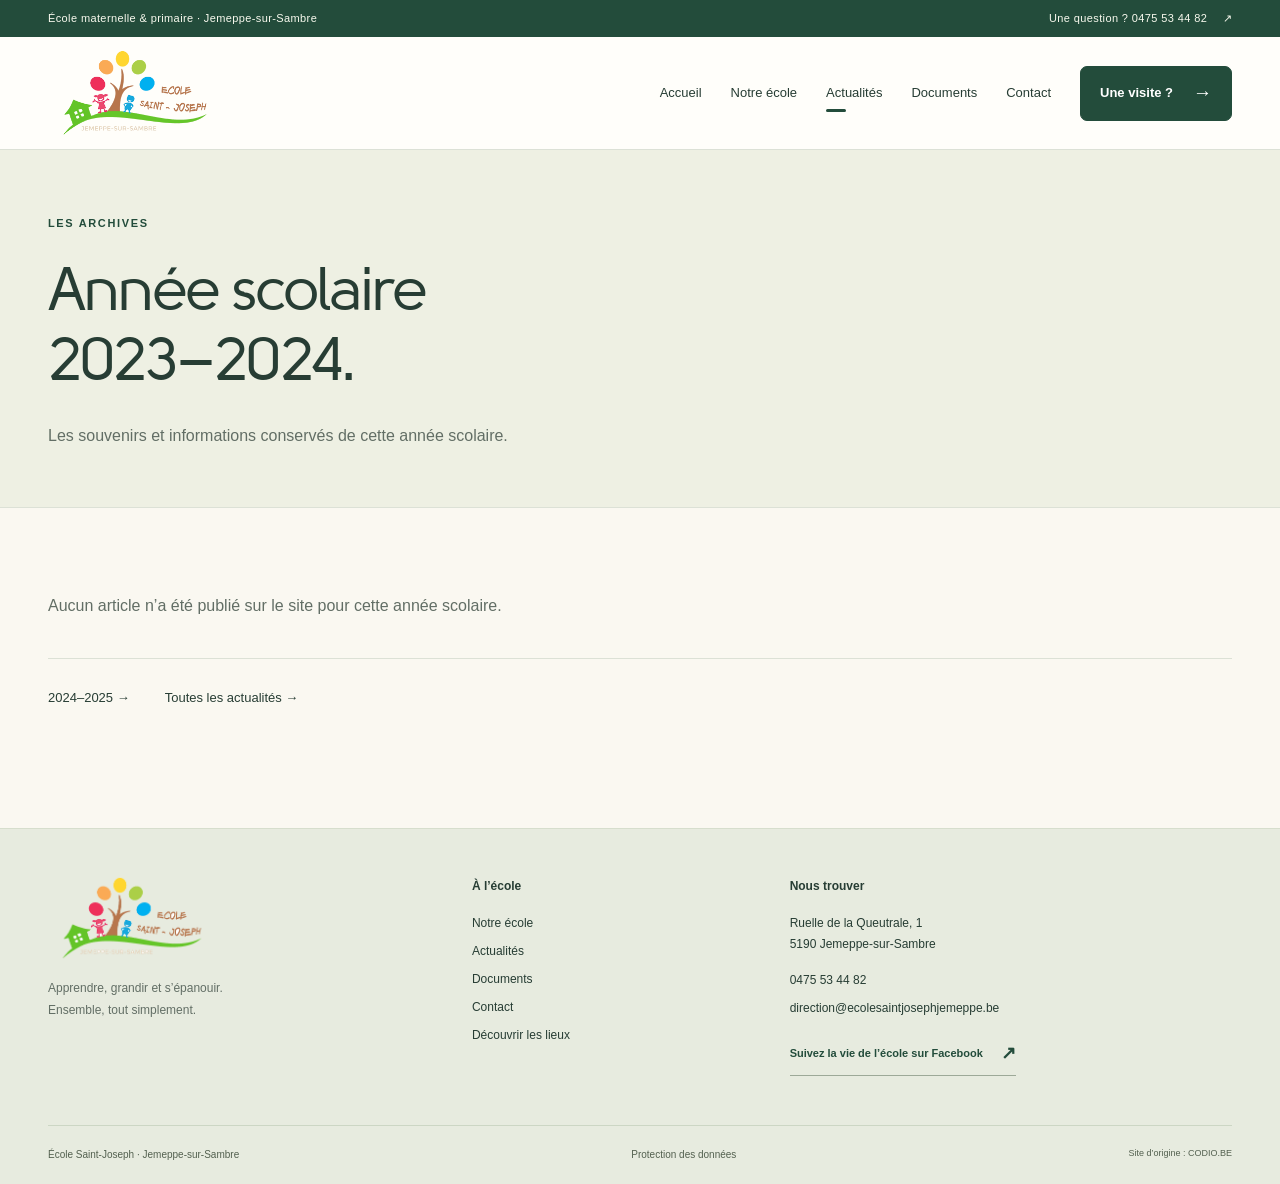
==== commit cff7eac0: "Refonte du site de l’école et correction des liens" ====
--- a/2023/index.html
+++ b/2023/index.html
@@ -1,349 +1,15 @@
-<!DOCTYPE html PUBLIC "-//W3C//DTD XHTML 1.0 Strict//EN" "http://www.w3.org/TR/xhtml1/DTD/xhtml1-strict.dtd">
-<html xmlns="http://www.w3.org/1999/xhtml" lang="fr">
-	<head>
-		<meta charset="utf-8" />
-		<meta http-equiv="X-UA-Compatible" content="IE=edge" />
-		<meta name="viewport" content="width=device-width, initial-scale=1.0" />
-		<meta name="description" content="" />
-		<meta name="author" content="" />
-		<title>Ecole Saint-Joseph Jemeppe-Sur-Sambre</title>
-		  
-		<link rel="alternate" type="application/atom+xml" title="Ecole Saint-Joseph Jemeppe-Sur-Sambre" href="../feed/atom.xml" />
-		<link rel="alternate" type="application/rss+xml" title="Ecole Saint-Joseph Jemeppe-Sur-Sambre" href="../feed/rss.xml" />
-		<link rel="stylesheet" href="../resources/css/sticky-footer-navbar.css" />
-		<link rel="stylesheet" href="../resources/css/common.css" />
-
-		<link href="../resources/css/bootstrap.min.css" type="text/css" rel="stylesheet" media="screen">
-
-		<link rel="stylesheet" href="../resources/css/theme.css"/>
-		<link rel="stylesheet" href="../resources/css/jquery-ui.css"/>
-		<link rel="stylesheet" href="../resources/css/primeui.min.css"/>
-
-		<link href="../resources/css/style.css" type="text/css" rel="stylesheet" media="screen">
-		<link href="../resources/css/font-awesome.css" type="text/css" rel="stylesheet" media="screen">
-		<link href="../resources/css/font-awesome-4.7.css" type="text/css" rel="stylesheet" media="screen">
-
-		<link href="../resources/css/google-fonts.css" rel="stylesheet" type="text/css">
-
-		<script src="../resources/js/modernizr.js"></script>
-		<script src="../resources/js/respond.js"></script>
-
-		<script src="../resources/js/jquery-1.10.1.min.js"></script>
-		<script src="../resources/js/bootstrap.min.js"></script>
-
-		<script src="../resources/js/custom.js"></script>
-		<script src="../resources/js/jquery.prettyPhoto.js"></script>
-
-		<script src="../resources/js/jquery-ui.js"></script>
-		<script src="../resources/js/primeui.min.js"></script>
-
-		  
-		  
-		<!--[if lt IE 9]>
-		
-		<![endif]-->
-		<script src="../resources/lib/jsrender.min.js"></script>
-		<script src="../resources/lib/jquery.lazyload.min.js"></script>
-
-
-
-
-		<!-- carousel stylesheet - you don't need to include it if you are using the ticker only in the page
-             or if you are using the plugin inside Umbra theme-->
-		<link href="../resources/css/carousel.min.css" rel="stylesheet" />
-
-		<!-- main stylesheet -->
-		<link href="../resources/css/webticker.min.css"  rel="stylesheet" />
-
-		<!--  RTL stylesheet -->
-		<link href="../resources/css/webticker.rtl.min.css"  rel="stylesheet" />
-
-		<!-- theme stylesheet-->
-		<link href="../resources/css/webticker.umbratheme.min.css"  rel="stylesheet" />
-		<!--UMBRA WEBTICKER AND CAROUSEL / END-->
-
-		<!-- Demo main style - you dont need to include it-->
-		<!--link th:href="@{~/resources/css/stylesheet.css}" rel="stylesheet" /-->
-
-
-		<!-- particles - you dont need to include it -->
-		<script src="../resources/js/particles.min.js"></script>
-
-
-
-
-		  
-		
-	</head>
-	<body>
-		<div class="container" id="wrapper">
-
-			<header>
-				<a href="../index.html" class="logo">
-					<img src="../resources/images/logo-esj.png" alt="" />
-				</a>
-				<nav role="navigation">
-					<!-- Brand and toggle get grouped for better mobile display -->
-					<div class="navbar-header">
-						<button type="button" class="navbar-toggle" data-toggle="collapse" data-target=".navbar-ex1-collapse">
-							<span class="sr-only">Toggle navigation</span>
-							<span class="fa">&#xf0c9;</span>
-						</button>
-					</div>
-
-					<!-- Collect the nav links, forms, and other content for toggling -->
-					<div class="collapse navbar-collapse navbar-ex1-collapse">
-
-						<ul>
-						
-							
-								<!--th:block th:if="${iter.index == 0}">
-									<li th:classappend="${node.contains(page) ? 'active' : ''}"><a th:href="@{~/}" th:text="${node.object.title}">About</a></li>
-								</th:block-->
-								
-							
-
-							<!--th:block th:with="pages=${#pages.getChildren(node.getObject())}">
-							<li th:if="${pages.size() > 0}" class="has-children">
-								<a href="#">Menu</a>
-								<ul class="children">
-									<th:block th:each="child, row : ${#pages.getChildren(node.getObject())}">
-									<li><a th:href="@{~/__${child.code}__}" th:text="${child.title}">About</a></li>
-									</th:block>
-								</ul>
-							</li>
-							</th:block-->
-						
-							
-								<!--th:block th:if="${iter.index == 0}">
-									<li th:classappend="${node.contains(page) ? 'active' : ''}"><a th:href="@{~/}" th:text="${node.object.title}">About</a></li>
-								</th:block-->
-								
-									<li><a href="../2024/index.html">Actualité</a></li>
-								
-							
-
-							<!--th:block th:with="pages=${#pages.getChildren(node.getObject())}">
-							<li th:if="${pages.size() > 0}" class="has-children">
-								<a href="#">Menu</a>
-								<ul class="children">
-									<th:block th:each="child, row : ${#pages.getChildren(node.getObject())}">
-									<li><a th:href="@{~/__${child.code}__}" th:text="${child.title}">About</a></li>
-									</th:block>
-								</ul>
-							</li>
-							</th:block-->
-						
-							
-								<!--th:block th:if="${iter.index == 0}">
-									<li th:classappend="${node.contains(page) ? 'active' : ''}"><a th:href="@{~/}" th:text="${node.object.title}">About</a></li>
-								</th:block-->
-								
-									<li><a href="../gallery/index.html">Visite virtuelle</a></li>
-								
-							
-
-							<!--th:block th:with="pages=${#pages.getChildren(node.getObject())}">
-							<li th:if="${pages.size() > 0}" class="has-children">
-								<a href="#">Menu</a>
-								<ul class="children">
-									<th:block th:each="child, row : ${#pages.getChildren(node.getObject())}">
-									<li><a th:href="@{~/__${child.code}__}" th:text="${child.title}">About</a></li>
-									</th:block>
-								</ul>
-							</li>
-							</th:block-->
-						
-							
-								<!--th:block th:if="${iter.index == 0}">
-									<li th:classappend="${node.contains(page) ? 'active' : ''}"><a th:href="@{~/}" th:text="${node.object.title}">About</a></li>
-								</th:block-->
-								
-									<li><a href="../Notre-école/index.html">Notre école</a></li>
-								
-							
-
-							<!--th:block th:with="pages=${#pages.getChildren(node.getObject())}">
-							<li th:if="${pages.size() > 0}" class="has-children">
-								<a href="#">Menu</a>
-								<ul class="children">
-									<th:block th:each="child, row : ${#pages.getChildren(node.getObject())}">
-									<li><a th:href="@{~/__${child.code}__}" th:text="${child.title}">About</a></li>
-									</th:block>
-								</ul>
-							</li>
-							</th:block-->
-						
-							
-								<!--th:block th:if="${iter.index == 0}">
-									<li th:classappend="${node.contains(page) ? 'active' : ''}"><a th:href="@{~/}" th:text="${node.object.title}">About</a></li>
-								</th:block-->
-								
-									<li><a href="../Documents/index.html">Documents</a></li>
-								
-							
-
-							<!--th:block th:with="pages=${#pages.getChildren(node.getObject())}">
-							<li th:if="${pages.size() > 0}" class="has-children">
-								<a href="#">Menu</a>
-								<ul class="children">
-									<th:block th:each="child, row : ${#pages.getChildren(node.getObject())}">
-									<li><a th:href="@{~/__${child.code}__}" th:text="${child.title}">About</a></li>
-									</th:block>
-								</ul>
-							</li>
-							</th:block-->
-						
-							
-								<!--th:block th:if="${iter.index == 0}">
-									<li th:classappend="${node.contains(page) ? 'active' : ''}"><a th:href="@{~/}" th:text="${node.object.title}">About</a></li>
-								</th:block-->
-								
-									<li><a href="../contact/index.html">Contact</a></li>
-								
-							
-
-							<!--th:block th:with="pages=${#pages.getChildren(node.getObject())}">
-							<li th:if="${pages.size() > 0}" class="has-children">
-								<a href="#">Menu</a>
-								<ul class="children">
-									<th:block th:each="child, row : ${#pages.getChildren(node.getObject())}">
-									<li><a th:href="@{~/__${child.code}__}" th:text="${child.title}">About</a></li>
-									</th:block>
-								</ul>
-							</li>
-							</th:block-->
-						
-						</ul>
-					</div><!-- /.navbar-collapse -->
-					<div id="sun"></div>
-
-				</nav>
-				<div class="clearfix"></div>
-
-				<div id="default"></div>
-			</header>
-
-			<!-- page content area -->
-			<section id="content" class="col-lg-12 col-md-12 col-sm-12">
-
-				<div class="cloud">
-					<h1>Année 2023 - 2024</h1>
-				</div>
-
-				<div class="container" style="padding: 0px !important;">
-					<!-- Webticker Carousel - Start -->
-					<div class="posts" style="background: white !important">
-
-						<div id="Main-Carousel" class="umbra-carousel" >
-							
-
-
-						</div>
-
-
-					</div> <!-- Umbra Webticker / End -->
-
-					<script>
-						$(document).ready(function () {
-
-							var webtickerCarousel = $('#Main-Carousel');
-							webtickerCarousel.umbraWebticker({
-								items: 4,
-								itemWidth: 270,
-								navigation: true,
-								draggable: true,
-								allowEmptySpace: false,
-								navContainerClass: 'wtc-nav',
-								navClasses: ['wtc-prev', 'wtc-next'],
-								onHoverStop: true,
-								duration: 500,
-								slideAmount: 300,
-								slidingMode: 'item',
-								customModeClass: '',
-								displayOneItem: false,
-								autoplay: false,
-								direction: 'left',
-								interval: 5000,
-								easing: 'cubic-bezier(.86,-0.24,.1,1.23)',
-								width: '100%',
-								startEmpty: 0,
-								autoWidth: true,
-								slidingFilter: true,
-								tickerContainer: 'stage-container',
-								tickerOuterClass: 'mask',
-								tickerClass: 'stage',
-								playReverse: false,
-								itemElement: 'div',
-								stageElement: 'div',
-								animatePosition: true,
-								rssUrl: '',
-								feedLimit: 8,
-								feedTmp: '',
-								responsive: {
-									items: [
-										["425", 1],
-										["600", 2],
-										["1000", 3],
-										["1170", 4],
-									]
-								},
-								responsiveRefreshRate: 500,
-
-								// Callbacks
-								onWebtickerStart: function () {},
-								onWebtickerStop: function () {},
-								onWebtickerNext: function () {},
-								onWebtickerPrev: function () {},
-								onWebtickerResize: function () {},
-								onWebtickerPause: function () {}
-							});
-						});
-					</script>
-				</div>
-
-				<div class="content-bg" style="padding-top: 1px;">
-
-					<div class="col-12">
-						<a href="/2022" class="button green pull-left"><span>&#xf137;</span>Année précédente</a>
-						<a href="../2024/index.html" class="button green pull-right"><span>&#xf138;</span>Année suivante</a>
-					</div>
-					<div class="clearfix"></div>
-				</div>
-
-			</section>
-			<!-- end page content area -->
-
-
-			<div class="clearfix"></div>
-		</div>
-
-	<footer>
-			<div class="footer-menu">
-				<div class="container">
-					<div class="col-lg-6 col-md-6 col-sm-12 fa social-media">
-						<a href="https://www.facebook.com/Ecole-St-Joseph-de-Jemeppe-sS-1964085623865802/">&#xf082;</a>
-					</div>
-					<div class="col-lg-6 col-md-6 col-sm-12 footer-links">
-						<a href="../index.html">Accueil</a> /
-						<a href="../2026/index.html">Actualité</a> /
-						<a href="../contact/index.html">Contact</a>
-					</div>
-				</div>
-			</div>
-			<div class="footer-bottom">
-				<div class="container">
-					<div class="col-lg-12 col-md-12">&copy; 2018 <a href="http://www.codio.be">CODIO.BE</a></div>
-				</div>
-			</div>
-		</footer>
-
-
-		<!-- scripts -->
-
-		<!--UMBRA WEBTICKER AND CAROUSEL-->
-		<script  src="../resources/js/umbra.webticker.min.js" ></script>
-		<script src="../resources/js/ease.min.js" ></script>
-	</body>
-</html>
-
+<!doctype html>
+<html lang="fr"><head><meta charset="utf-8"><meta name="viewport" content="width=device-width, initial-scale=1">
+<title>Archives 2023–2024 | École Saint-Joseph · Jemeppe-sur-Sambre</title><meta name="description" content="Les archives de l’année scolaire 2023–2024 à l’école Saint-Joseph.">
+<meta name="theme-color" content="#234c3b"><link rel="icon" href="../resources/images/logo-esj.png" type="image/png">
+<link rel="alternate" type="application/rss+xml" title="Archives de l’école" href="../feed/rss.xml"><link rel="alternate" type="application/atom+xml" title="Archives de l’école" href="../feed/atom.xml">
+<link rel="canonical" href="https://ecolesaintjosephjemeppe.be/2023/index.html">
+<link rel="stylesheet" href="../resources/css/school.css"><script src="../resources/js/school.js" defer></script></head>
+<body><a class="skip-link" href="#contenu">Aller au contenu</a>
+<div class="topbar"><div class="wrap"><span>École maternelle &amp; primaire · Jemeppe-sur-Sambre</span><a href="tel:+32475534482">Une question ? 0475 53 44 82 <span aria-hidden="true">↗</span></a></div></div>
+<header class="site-header"><div class="wrap header-inner"><a class="brand" href="../index.html" aria-label="École Saint-Joseph — Accueil"><img src="../resources/images/logo-esj.png" alt="École Saint-Joseph, Jemeppe-sur-Sambre" width="1385" height="776"></a>
+<button class="menu-toggle" type="button" aria-expanded="false" aria-controls="navigation" hidden>Menu <span aria-hidden="true">☰</span></button>
+<nav id="navigation" aria-label="Navigation principale"><a href="../index.html">Accueil</a><a href="../Notre-école/index.html">Notre école</a><a href="../2026/index.html" aria-current="page">Actualités</a><a href="../Documents/index.html">Documents</a><a href="../contact/index.html">Contact</a><a class="button " href="../contact/index.html">Une visite ? <span aria-hidden="true">→</span></a></nav></div></header>
+<main id="contenu"><section class="page-intro"><div class="wrap"><p class="eyebrow">Les archives</p><h1>Année scolaire<br>2023–2024.</h1><p class="lead">Les souvenirs et informations conservés de cette année scolaire.</p></div></section><section class="wrap section archive-content"><p>Aucun article n’a été publié sur le site pour cette année scolaire.</p><nav class="archive-pagination" aria-label="Autres années scolaires"><a href="../2024/index.html">2024–2025 →</a><a href="../2026/index.html">Toutes les actualités →</a></nav></section></main>
+<footer class="site-footer"><div class="wrap footer-grid"><div><img class="footer-logo" src="../resources/images/logo-esj.png" alt="École Saint-Joseph" width="1385" height="776"><p>Apprendre, grandir et s’épanouir.<br>Ensemble, tout simplement.</p></div><div><h2>À l’école</h2><a href="../Notre-école/index.html">Notre école</a><a href="../2026/index.html">Actualités</a><a href="../Documents/index.html">Documents</a><a href="../contact/index.html">Contact</a><a href="../gallery/index.html">Découvrir les lieux</a></div><div><h2>Nous trouver</h2><address>Ruelle de la Queutrale, 1<br>5190 Jemeppe-sur-Sambre</address><a href="tel:+32475534482">0475 53 44 82</a><a class="email" href="mailto:direction@ecolesaintjosephjemeppe.be">direction@ecolesaintjosephjemeppe.be</a><a class="text-link" href="https://www.facebook.com/profile.php?id=61579439886113" target="_blank" rel="noopener noreferrer">Suivez la vie de l’école sur Facebook <span aria-hidden="true">↗</span><span class="sr-only"> (nouvel onglet)</span></a></div></div><div class="wrap footer-bottom"><span>École Saint-Joseph · Jemeppe-sur-Sambre</span><a href="../media/88d6d4ab-5ffb-4bee-a71e-d143b9426056" download="Protection-des-donnees.pdf">Protection des données</a><span>Site d’origine : <a href="https://www.codio.be" target="_blank" rel="noopener noreferrer">CODIO.BE</a></span></div></footer>
+</body></html>
--- a/resources/css/school.css
+++ b/resources/css/school.css
@@ -0,0 +1,1511 @@
+@font-face {
+  font-family:Solomon;
+  src:url('../fonts/solomon_normal-webfont.woff') format('woff');
+  font-display:swap;
+  font-weight:400;
+}
+:root {
+  --green:#234c3b;
+  --ink:#273d34;
+  --muted:#626e65;
+  --cream:#faf8f1;
+  --paper:#fffefa;
+  --line:#dce1d6;
+  --lime:#e5edb6;
+  --yellow:#f4cf62;
+  --pink:#f0b5ad;
+  --radius:22px;
+}
+* {
+  box-sizing:border-box;
+}
+html {
+  scroll-behavior:smooth;
+  scroll-padding-top:24px;
+}
+body {
+  margin:0;
+  background:var(--cream);
+  color:var(--ink);
+  font-family:Arial,Helvetica,sans-serif;
+  font-size:16px;
+  line-height:1.75;
+  -webkit-font-smoothing:antialiased;
+}
+a {
+  color:inherit;
+  text-decoration:none;
+}
+button {
+  font:inherit;
+}
+img {
+  max-width:100%;
+  height:auto;
+  display:block;
+}
+h1,h2,h3,p,figure {
+  margin:0;
+}
+h1,h2,h3 {
+  font-weight:500;
+  line-height:1.14;
+  letter-spacing:-.045em;
+}
+h1,h2 {
+  font-family:Solomon,'Trebuchet MS',sans-serif;
+}
+h1 {
+  font-size:clamp(42px,5.2vw,74px);
+}
+h2 {
+  font-size:clamp(30px,3.1vw,44px);
+}
+h3 {
+  font-size:23px;
+  line-height:1.3;
+  letter-spacing:-.025em;
+}
+p {
+  color:var(--muted);
+}
+p+p {
+  margin-top:18px;
+}
+a:focus-visible,button:focus-visible {
+  outline:3px solid #b55730;
+  outline-offset:6px;
+}
+a:hover {
+  color:#3c7453;
+}
+.wrap {
+  max-width:1200px;
+  margin-inline:auto;
+  width:calc(100% - 96px);
+}
+.section {
+  padding-block:84px;
+}
+.eyebrow {
+  text-transform:uppercase;
+  letter-spacing:.15em;
+  font-size:11px;
+  font-weight:700;
+  color:var(--green);
+  margin-bottom:22px;
+  line-height:1.6;
+}
+.lead {
+  font-size:18px;
+  line-height:1.8;
+  max-width:620px;
+}
+.sr-only {
+  position:absolute;
+  width:1px;
+  height:1px;
+  margin:-1px;
+  padding:0;
+  overflow:hidden;
+  clip:rect(0,0,0,0);
+  white-space:nowrap;
+  border:0;
+}
+[hidden] {
+  display:none!important;
+}
+.skip-link {
+  position:fixed;
+  z-index:100;
+  top:-100px;
+  left:20px;
+  background:var(--yellow);
+  padding:10px 20px;
+}
+.skip-link:focus {
+  top:10px;
+}
+.topbar {
+  background:var(--green);
+  color:#f9faef;
+  font-size:11px;
+  letter-spacing:.035em;
+  padding-block:9px;
+}
+.topbar .wrap {
+  display:flex;
+  justify-content:space-between;
+  gap:20px;
+}
+.topbar a:hover {
+  color:var(--yellow);
+}
+.topbar a span {
+  margin-left:12px;
+}
+.site-header {
+  background:var(--paper);
+  border-bottom:1px solid var(--line);
+}
+.header-inner {
+  display:flex;
+  align-items:center;
+  justify-content:space-between;
+  min-height:112px;
+  gap:35px;
+}
+.brand {
+  width:176px;
+  flex-shrink:0;
+}
+.brand img {
+  width:100%;
+  height:auto;
+}
+#navigation {
+  display:flex;
+  align-items:center;
+  gap:29px;
+  font-size:13px;
+}
+#navigation>a:not(.button) {
+  padding-block:12px;
+  position:relative;
+}
+#navigation [aria-current=page]:after {
+  content:'';
+  height:3px;
+  border-radius:4px;
+  background:var(--green);
+  position:absolute;
+  bottom:5px;
+  left:0;
+  width:20px;
+}
+.button {
+  display:inline-flex;
+  align-items:center;
+  justify-content:center;
+  gap:28px;
+  line-height:1.4;
+  background:var(--green);
+  color:white;
+  border:1px solid var(--green);
+  border-radius:7px;
+  padding:17px 23px;
+  font-size:13px;
+  font-weight:600;
+  transition:background .18s,transform .18s;
+}
+.button:hover {
+  background:#355f49;
+  color:white;
+  transform:translateY(-2px);
+}
+.button.secondary {
+  color:var(--green);
+  background:transparent;
+  border-color:#9aa99a;
+}
+.button.secondary:hover {
+  background:#e9ecdf;
+}
+.button>span[aria-hidden] {
+  font-size:19px;
+}
+#navigation .button {
+  padding:13px 19px;
+  gap:20px;
+}
+.menu-toggle {
+  border:1px solid var(--line);
+  background:var(--cream);
+  border-radius:6px;
+  padding:8px 15px;
+  color:var(--green);
+}
+.menu-toggle span {
+  margin-left:15px;
+}
+.hero {
+  display:grid;
+  grid-template-columns:1.04fr 1fr;
+  gap:65px;
+  align-items:center;
+  padding-block:72px 86px;
+}
+.hero h1 {
+  line-height:1.06;
+}
+.hero h1 em {
+  font-style:normal;
+  position:relative;
+  z-index:0;
+}
+.hero h1 em:after {
+  content:'';
+  position:absolute;
+  bottom:5px;
+  left:-3px;
+  right:-4px;
+  height:15px;
+  background:var(--lime);
+  z-index:-1;
+  transform:rotate(-2deg);
+  border-radius:35%;
+}
+.hero .lead {
+  font-size:16px;
+  margin-top:26px;
+  max-width:430px;
+}
+.little-dot {
+  display:inline-block;
+  border-radius:50%;
+  width:8px;
+  height:8px;
+  background:#b67549;
+  margin-right:7px;
+}
+.actions {
+  display:flex;
+  align-items:center;
+  gap:13px;
+  flex-wrap:wrap;
+  margin-top:29px;
+}
+.hero-note {
+  font-size:11px;
+  color:var(--muted);
+  display:flex;
+  align-items:center;
+  gap:10px;
+  margin-top:26px;
+}
+.note-flower {
+  font-size:26px;
+  color:#b57548;
+}
+.hero-visual {
+  position:relative;
+  padding-block:34px 40px;
+}
+.school-picture {
+  margin:0;
+  position:relative;
+}
+.school-picture img {
+  aspect-ratio:1.22;
+  object-fit:cover;
+  border-radius:140px 140px 18px 18px;
+  width:100%;
+  object-position:44% 50%;
+}
+.hero-visual .school-picture {
+  transform:rotate(2deg);
+}
+.school-picture figcaption {
+  font-size:11px;
+  color:var(--muted);
+  padding-top:15px;
+  text-align:center;
+}
+.hero-visual .school-picture figcaption {
+  display:none;
+}
+.sun-doodle {
+  position:absolute;
+  right:-20px;
+  top:-31px;
+  font-size:100px;
+  color:#c18b37;
+  line-height:1;
+  z-index:1;
+  font-family:Georgia,serif;
+  transform:rotate(10deg);
+}
+.photo-sticker {
+  position:absolute;
+  left:-32px;
+  bottom:30px;
+  background:var(--lime);
+  padding:17px 28px;
+  border-radius:8px;
+  transform:rotate(-6deg);
+  font-size:15px;
+  line-height:1.5;
+  box-shadow:0 3px 0 #234c3b0d;
+}
+.photo-sticker>span {
+  position:absolute;
+  font-size:40px;
+  right:16px;
+  top:-26px;
+  color:var(--green);
+  transform:rotate(16deg);
+}
+.photo-sticker strong {
+  font-weight:700;
+}
+.caption-label {
+  font-size:10px;
+  position:absolute;
+  right:25px;
+  bottom:5px;
+  letter-spacing:.04em;
+}
+.quick-strip {
+  background:#eeefdf;
+  border-top:1px solid #e2e5d1;
+  border-bottom:1px solid #e2e5d1;
+}
+.quick-grid {
+  display:grid;
+  grid-template-columns:repeat(3,1fr);
+  padding-block:28px;
+}
+.quick-grid>a {
+  display:flex;
+  align-items:center;
+  gap:18px;
+  border-right:1px solid #cdd6c3;
+  padding:3px 32px;
+  font-size:15px;
+  font-weight:600;
+  line-height:1.5;
+}
+.quick-grid>a:first-child {
+  padding-left:0;
+}
+.quick-grid>a:last-child {
+  border:0;
+  padding-right:0;
+}
+.quick-grid small {
+  display:block;
+  font-weight:400;
+  font-size:10px;
+  color:var(--muted);
+  margin-bottom:3px;
+}
+.quick-grid>a>span:last-child {
+  margin-left:auto;
+  font-size:20px;
+}
+.quick-icon {
+  font-size:32px;
+  font-weight:400;
+  line-height:1;
+}
+.school-story {
+  display:grid;
+  grid-template-columns:1fr 1fr;
+  gap:100px;
+}
+.school-story h2 {
+  max-width:440px;
+}
+.school-story>div:last-child {
+  padding-top:28px;
+}
+.text-link {
+  display:inline-flex;
+  align-items:center;
+  gap:18px;
+  font-size:12px;
+  font-weight:600;
+  padding-bottom:6px;
+  border-bottom:1px solid #9da998;
+  color:var(--green);
+}
+.text-link>span[aria-hidden] {
+  font-size:18px;
+}
+.school-story .text-link {
+  margin-top:24px;
+}
+.news-section {
+  background:#f0f1e8;
+  border-block:1px solid var(--line);
+}
+.section-heading {
+  display:flex;
+  align-items:flex-end;
+  justify-content:space-between;
+  gap:30px;
+  margin-bottom:38px;
+}
+.section-heading .eyebrow {
+  margin-bottom:14px;
+}
+.news-grid {
+  display:grid;
+  grid-template-columns:repeat(3,minmax(0,1fr));
+  gap:26px;
+}
+.news-card {
+  min-width:0;
+  background:var(--paper);
+  border:1px solid #dfe3d7;
+  border-radius:14px;
+  overflow:hidden;
+  display:flex;
+  flex-direction:column;
+}
+.news-card>img {
+  width:100%;
+  aspect-ratio:1.65;
+  height:auto;
+  object-fit:cover;
+}
+.news-card:nth-child(2)>img,.news-card:nth-child(3)>img {
+  object-position:center 30%;
+}
+.news-body {
+  padding:24px;
+  display:flex;
+  flex-direction:column;
+  flex:1;
+}
+.news-meta {
+  display:flex;
+  justify-content:space-between;
+  align-items:center;
+  gap:10px;
+  margin-bottom:18px;
+  font-size:10px;
+  color:var(--muted);
+}
+.badge {
+  background:#edf0da;
+  padding:3px 9px;
+  border-radius:4px;
+  color:var(--green);
+}
+.news-card:nth-child(3n+2) .badge {
+  background:#f5e6cf;
+  color:#6d5029;
+}
+.news-card:nth-child(3n) .badge {
+  background:#f4dfda;
+  color:#824d42;
+}
+.news-card h3 {
+  font-size:22px;
+  letter-spacing:-.03em;
+}
+.news-card p {
+  font-size:13px;
+  line-height:1.8;
+  margin-block:13px 23px;
+}
+.news-card .text-link {
+  align-self:flex-start;
+  margin-top:auto;
+  font-size:11px;
+}
+.news-placeholder {
+  aspect-ratio:1.65;
+  background:#e8eddd;
+  display:flex;
+  align-items:center;
+  justify-content:space-between;
+  padding:35px;
+  color:var(--green);
+  font-family:Solomon,sans-serif;
+  font-size:35px;
+}
+.news-placeholder i {
+  font-style:normal;
+  font-size:80px;
+  opacity:.5;
+}
+.news-card:nth-child(3n) .news-placeholder {
+  background:#f2e0ce;
+}
+.section-footnote {
+  text-align:center;
+  font-size:11px;
+  margin-top:30px;
+}
+.section-footnote .text-link {
+  font-size:11px;
+  gap:6px;
+}
+.practical {
+  display:grid;
+  grid-template-columns:1fr 1.05fr;
+  gap:100px;
+  align-items:center;
+}
+.practical>div>p:not(.eyebrow) {
+  max-width:350px;
+  margin-top:22px;
+  font-size:14px;
+}
+.practical .button {
+  margin-top:25px;
+}
+.hours-panel {
+  background:var(--paper);
+  border:1px solid var(--line);
+  padding:34px 38px;
+  border-radius:var(--radius);
+  position:relative;
+}
+.hours-panel:before {
+  content:'';
+  width:65px;
+  height:20px;
+  background:#edd385b8;
+  position:absolute;
+  left:calc(50% - 32px);
+  top:-10px;
+  transform:rotate(-4deg);
+}
+.hours-panel h3 {
+  font-size:23px;
+  margin-bottom:26px;
+}
+.hours {
+  margin:0;
+}
+.hours>div {
+  padding-block:18px;
+  border-top:1px solid var(--line);
+  display:flex;
+  align-items:center;
+  justify-content:space-between;
+  gap:20px;
+}
+.hours dt {
+  font-size:12px;
+  line-height:1.5;
+  max-width:190px;
+  color:var(--muted);
+}
+.hours dd {
+  margin:0;
+  font-size:17px;
+  font-weight:600;
+  white-space:nowrap;
+}
+.hours dd span {
+  font-size:12px;
+  font-weight:400;
+  padding-inline:3px;
+}
+.video-band {
+  background:var(--lime);
+  padding-block:38px;
+}
+.video-band>.wrap {
+  display:flex;
+  align-items:center;
+  gap:30px;
+}
+.video-band h2 {
+  font-size:30px;
+}
+.video-band .eyebrow {
+  margin-bottom:8px;
+}
+.video-band p:not(.eyebrow) {
+  font-size:12px;
+  margin-top:8px;
+}
+.video-band .button {
+  margin-left:auto;
+  flex-shrink:0;
+}
+.play-icon {
+  width:66px;
+  height:66px;
+  border:1px solid #748c5f;
+  border-radius:50%;
+  display:grid;
+  place-items:center;
+  font-size:34px;
+}
+.visit {
+  display:flex;
+  align-items:center;
+  justify-content:space-between;
+  gap:50px;
+  padding-block:80px;
+}
+.visit>div {
+  max-width:640px;
+}
+.visit .eyebrow {
+  margin-bottom:14px;
+}
+.visit h2 {
+  font-size:36px;
+}
+.visit p:not(.eyebrow) {
+  font-size:14px;
+  margin-top:18px;
+  max-width:550px;
+}
+.visit .button {
+  flex-shrink:0;
+}
+.site-footer {
+  background:#e7ebdf;
+  border-top:1px solid #d6decd;
+  padding-block:50px 0;
+}
+.footer-grid {
+  display:grid;
+  grid-template-columns:1fr .7fr 1.25fr;
+  gap:70px;
+  padding-bottom:42px;
+}
+.footer-logo {
+  width:170px;
+  margin-top:-8px;
+  margin-bottom:12px;
+}
+.footer-grid p,.footer-grid address {
+  font-size:12px;
+  line-height:1.8;
+}
+.footer-grid address {
+  margin-bottom:14px;
+}
+.footer-grid h2 {
+  font:600 12px Arial,sans-serif;
+  letter-spacing:0;
+  margin-bottom:20px;
+}
+.footer-grid>div>a {
+  display:block;
+  font-size:12px;
+  margin-bottom:7px;
+}
+.footer-grid .text-link {
+  display:inline-flex;
+  font-size:11px;
+  margin-top:12px;
+}
+.footer-bottom {
+  border-top:1px solid #ccd6c4;
+  padding-block:20px;
+  display:flex;
+  justify-content:space-between;
+  gap:20px;
+  font-size:10px;
+  color:#53604f;
+}
+.footer-bottom>span:last-child {
+  font-size:9px;
+}
+.email {
+  overflow-wrap:anywhere;
+}
+address {
+  font-style:normal;
+}
+.page-intro {
+  padding-block:65px 56px;
+  background:#eef0e3;
+  border-bottom:1px solid var(--line);
+}
+.page-intro h1 {
+  font-size:clamp(40px,4.8vw,64px);
+  max-width:960px;
+}
+.page-intro .lead {
+  margin-top:27px;
+  font-size:16px;
+  max-width:680px;
+}
+.two-columns {
+  display:grid;
+  grid-template-columns:1fr 1fr;
+  gap:90px;
+  align-items:center;
+}
+.two-columns h2 {
+  margin-bottom:26px;
+}
+.two-columns p {
+  font-size:14px;
+}
+.two-columns .button {
+  margin-top:25px;
+}
+.values-band {
+  background:var(--green);
+  color:var(--cream);
+  padding-block:60px;
+}
+.values-grid {
+  display:grid;
+  grid-template-columns:repeat(3,1fr);
+  gap:60px;
+}
+.values-grid h2 {
+  font-size:30px;
+  margin-block:20px 18px;
+}
+.values-grid p {
+  font-size:13px;
+  color:#d4dfd3;
+}
+.value-number {
+  font-size:12px;
+  border:1px solid #698471;
+  border-radius:50%;
+  display:grid;
+  place-items:center;
+  width:38px;
+  height:38px;
+  color:var(--yellow);
+}
+.news-filters {
+  display:flex;
+  flex-wrap:wrap;
+  gap:12px;
+  margin-bottom:35px;
+}
+.news-filters button {
+  border:1px solid #abb7a6;
+  border-radius:30px;
+  background:transparent;
+  color:var(--green);
+  font-size:12px;
+  padding:10px 20px;
+  cursor:pointer;
+}
+.news-filters button[aria-pressed=true] {
+  background:var(--green);
+  color:white;
+  border-color:var(--green);
+}
+.archive-links {
+  margin-top:60px;
+  padding-top:30px;
+  border-top:1px solid var(--line);
+  display:flex;
+  gap:30px;
+  align-items:center;
+  flex-wrap:wrap;
+}
+.archive-links h2 {
+  font-size:24px;
+  margin-right:auto;
+}
+.archive-links a {
+  font-size:13px;
+  text-decoration:underline;
+  text-underline-offset:5px;
+}
+.documents-layout {
+  display:grid;
+  grid-template-columns:280px 1fr;
+  gap:80px;
+  align-items:start;
+}
+.documents-layout aside {
+  padding:25px;
+  background:#e9eddf;
+  border-radius:12px;
+}
+.documents-layout aside h2 {
+  font-size:27px;
+}
+.documents-layout aside p {
+  font-size:13px;
+  margin-block:18px;
+}
+.document-group+ .document-group {
+  margin-top:45px;
+}
+.document-group h2 {
+  font-size:28px;
+  margin-bottom:22px;
+}
+.document-list {
+  border-top:1px solid var(--line);
+}
+.document {
+  display:flex;
+  align-items:center;
+  gap:20px;
+  padding:20px 8px;
+  border-bottom:1px solid var(--line);
+  font-size:14px;
+  line-height:1.5;
+  transition:background .15s;
+}
+.document:hover {
+  background:#eef0e3;
+}
+.document small {
+  display:block;
+  font-size:10px;
+  color:var(--muted);
+  margin-top:4px;
+}
+.pdf {
+  font-size:10px;
+  background:#ebecdc;
+  border-radius:6px;
+  padding:10px 8px;
+  color:var(--green);
+}
+.download {
+  margin-left:auto;
+  font-size:24px;
+  padding-inline:12px;
+}
+.contact-grid {
+  display:grid;
+  grid-template-columns:1fr 1fr;
+  gap:100px;
+}
+.contact-grid h2 {
+  font-size:36px;
+  margin-bottom:20px;
+}
+.contact-grid>div>p {
+  font-size:14px;
+  max-width:420px;
+}
+.phone-large {
+  display:inline-flex;
+  gap:40px;
+  align-items:center;
+  font-size:30px;
+  letter-spacing:-.04em;
+  margin-block:27px;
+}
+.contact-person {
+  padding-block:24px;
+  border-top:1px solid var(--line);
+}
+.contact-person h3 {
+  font:600 12px Arial,sans-serif;
+  margin-bottom:10px;
+  letter-spacing:0;
+}
+.contact-person a {
+  font-size:14px;
+}
+.address-panel {
+  border-radius:var(--radius);
+  background:#e8eddd;
+  padding:35px;
+}
+.address-panel>.eyebrow {
+  display:block;
+}
+.address-panel address {
+  margin-block:25px;
+  font-size:18px;
+}
+.address-panel hr {
+  border:0;
+  border-top:1px solid #c9d3be;
+  margin-block:30px;
+}
+.address-panel h3 {
+  font-size:22px;
+  margin-bottom:20px;
+}
+.gallery-content {
+  max-width:1000px;
+}
+.gallery-content .school-picture img {
+  aspect-ratio:1.9;
+  border-radius:20px;
+}
+.gallery-copy {
+  margin-top:40px;
+  max-width:650px;
+}
+.gallery-copy p {
+  margin-block:20px;
+}
+.archive-content {
+  min-height:320px;
+}
+.archive-pagination {
+  display:flex;
+  flex-wrap:wrap;
+  gap:35px;
+  border-top:1px solid var(--line);
+  padding-top:28px;
+  margin-top:38px;
+  font-size:13px;
+}
+.archive-article h2 {
+  margin-bottom:15px;
+}
+.archive-article .button {
+  margin-top:20px;
+}
+.archive-poster {
+  max-width:750px;
+}
+.archive-poster>img {
+  max-width:460px;
+  margin:auto;
+}
+.archive-poster>p {
+  margin-top:30px;
+  font-size:13px;
+}
+@media(min-width:1400px) {
+  .hero {
+    padding-block:85px 100px;
+  }
+}
+@media(max-width:1050px) {
+  .wrap {
+    width:calc(100% - 64px);
+  }
+  #navigation {
+    gap:18px;
+    font-size:12px;
+  }
+  .brand {
+    width:150px;
+  }
+  .hero {
+    gap:35px;
+  }
+  .hero h1 {
+    font-size:58px;
+  }
+  .hero .button {
+    padding:14px 17px;
+    gap:15px;
+  }
+  .sun-doodle {
+    font-size:80px;
+    right:-5px;
+  }
+  .quick-grid>a {
+    padding-inline:20px;
+    font-size:13px;
+    gap:13px;
+  }
+  .school-story,.practical,.two-columns,.contact-grid {
+    gap:50px;
+  }
+  .news-body {
+    padding:20px;
+  }
+  .news-meta {
+    flex-wrap:wrap;
+  }
+  .footer-grid {
+    gap:35px;
+  }
+  .documents-layout {
+    gap:45px;
+    grid-template-columns:240px 1fr;
+  }
+}
+@media(max-width:800px) {
+  .header-inner {
+    min-height:100px;
+    flex-wrap:wrap;
+    gap:0;
+    padding-block:12px;
+  }
+  .brand {
+    width:145px;
+  }
+  #navigation {
+    width:100%;
+    flex-wrap:wrap;
+    justify-content:space-between;
+    gap:10px;
+    padding-top:10px;
+  }
+  body.js #navigation {
+    display:none;
+  }
+  body.js #navigation.is-open {
+    display:flex;
+    padding-block:20px 8px;
+  }
+  .hero {
+    gap:30px;
+    padding-block:50px 65px;
+  }
+  .hero h1 {
+    font-size:47px;
+  }
+  .hero .lead {
+    font-size:14px;
+  }
+  .hero .actions {
+    align-items:flex-start;
+    flex-direction:column;
+  }
+  .hero-note {
+    font-size:10px;
+  }
+  .photo-sticker {
+    left:-16px;
+    font-size:12px;
+    padding:13px 20px;
+  }
+  .hero-visual .school-picture img {
+    aspect-ratio:.86;
+  }
+  .caption-label {
+    font-size:9px;
+    right:0;
+  }
+  .quick-grid>a {
+    padding-inline:15px;
+    font-size:12px;
+  }
+  .quick-icon {
+    font-size:23px;
+  }
+  .quick-grid>a>span:last-child {
+    display:none;
+  }
+  .school-story {
+    gap:40px;
+  }
+  .section {
+    padding-block:60px;
+  }
+  .news-grid {
+    gap:16px;
+  }
+  .news-body {
+    padding:16px;
+  }
+  .news-card h3 {
+    font-size:20px;
+  }
+  .news-card p {
+    font-size:12px;
+  }
+  .practical {
+    gap:35px;
+  }
+  .hours-panel {
+    padding:25px;
+  }
+  .hours>div {
+    gap:12px;
+    flex-wrap:wrap;
+  }
+  .hours dd {
+    font-size:16px;
+  }
+  .video-band>.wrap {
+    flex-wrap:wrap;
+    gap:20px;
+  }
+  .video-band .button {
+    margin-left:85px;
+  }
+  .visit {
+    gap:25px;
+    padding-block:60px;
+  }
+  .visit h2 {
+    font-size:30px;
+  }
+  .footer-grid {
+    grid-template-columns:1fr 1fr;
+  }
+  .footer-grid>div:last-child {
+    grid-column:1/-1;
+  }
+  .footer-bottom {
+    flex-wrap:wrap;
+  }
+  .documents-layout {
+    grid-template-columns:1fr;
+  }
+  .documents-layout aside {
+    max-width:650px;
+  }
+  .values-grid {
+    gap:30px;
+  }
+  .contact-grid {
+    gap:35px;
+  }
+  .phone-large {
+    font-size:24px;
+    gap:20px;
+  }
+  .address-panel {
+    padding:25px;
+  }
+  .contact-person a {
+    font-size:12px;
+  }
+}
+@media(max-width:580px) {
+  .wrap {
+    width:calc(100% - 40px);
+  }
+  .topbar {
+    font-size:9px;
+  }
+  .topbar .wrap {
+    gap:10px;
+  }
+  .topbar .wrap>span {
+    max-width:190px;
+  }
+  .topbar a {
+    white-space:nowrap;
+    align-self:center;
+  }
+  .topbar a span {
+    display:none;
+  }
+  .header-inner {
+    min-height:88px;
+  }
+  .brand {
+    width:130px;
+  }
+  #navigation {
+    flex-direction:column;
+    align-items:stretch;
+    text-align:center;
+    padding-bottom:15px;
+  }
+  #navigation>a {
+    padding:12px;
+  }
+  #navigation [aria-current=page]:after {
+    left:calc(50% - 10px);
+  }
+  .hero {
+    grid-template-columns:1fr;
+    gap:18px;
+    padding-block:40px 35px;
+  }
+  .eyebrow {
+    font-size:10px;
+    margin-bottom:18px;
+  }
+  .hero h1 {
+    font-size:54px;
+  }
+  .hero .lead {
+    font-size:15px;
+    max-width:420px;
+  }
+  .hero .actions {
+    flex-direction:row;
+    align-items:center;
+    gap:10px;
+  }
+  .hero .button {
+    font-size:11px;
+    padding:14px 15px;
+    gap:13px;
+  }
+  .hero-note {
+    font-size:10px;
+  }
+  .hero-visual {
+    padding:30px 8px 42px;
+    max-width:420px;
+    width:100%;
+    margin:auto;
+  }
+  .hero-visual .school-picture img {
+    aspect-ratio:1.38;
+    border-radius:100px 100px 14px 14px;
+  }
+  .hero-visual .school-picture {
+    transform:rotate(1deg);
+  }
+  .sun-doodle {
+    font-size:68px;
+    right:-3px;
+    top:-4px;
+  }
+  .photo-sticker {
+    left:0;
+    bottom:25px;
+    padding:14px 23px;
+    font-size:13px;
+  }
+  .caption-label {
+    font-size:9px;
+    bottom:3px;
+    right:15px;
+  }
+  .quick-grid {
+    grid-template-columns:1fr;
+    padding-block:8px;
+  }
+  .quick-grid>a,.quick-grid>a:first-child,.quick-grid>a:last-child {
+    padding:19px 0;
+    border-right:0;
+    border-bottom:1px solid #cdd6c3;
+    font-size:14px;
+    gap:20px;
+  }
+  .quick-grid>a:last-child {
+    border-bottom:0;
+  }
+  .quick-grid>a>span:last-child {
+    display:block;
+  }
+  .quick-grid small {
+    font-size:10px;
+  }
+  .quick-icon {
+    font-size:30px;
+    width:30px;
+    text-align:center;
+  }
+  .section {
+    padding-block:48px;
+  }
+  .school-story,.practical,.two-columns,.contact-grid {
+    grid-template-columns:1fr;
+    gap:30px;
+  }
+  .school-story>div:last-child {
+    padding-top:0;
+  }
+  .school-story h2 {
+    font-size:35px;
+  }
+  .school-story p {
+    font-size:14px;
+  }
+  .section-heading {
+    display:block;
+    margin-bottom:27px;
+  }
+  .section-heading h2 {
+    font-size:34px;
+  }
+  .section-heading>.text-link {
+    margin-top:20px;
+  }
+  .news-grid {
+    grid-template-columns:1fr;
+    gap:24px;
+  }
+  .news-body {
+    padding:24px;
+  }
+  .news-card>img {
+    aspect-ratio:1.7;
+  }
+  .news-meta {
+    font-size:10px;
+  }
+  .news-card h3 {
+    font-size:25px;
+  }
+  .news-card p {
+    font-size:14px;
+  }
+  .news-card .text-link {
+    font-size:12px;
+  }
+  .section-footnote {
+    font-size:10px;
+  }
+  .hours-panel {
+    padding:28px 24px;
+  }
+  .hours>div {
+    flex-wrap:nowrap;
+    padding-block:20px;
+  }
+  .hours dt {
+    font-size:11px;
+    max-width:150px;
+  }
+  .hours dd {
+    font-size:16px;
+  }
+  .practical>div>p:not(.eyebrow) {
+    max-width:100%;
+  }
+  .video-band {
+    padding-block:30px;
+  }
+  .video-band .play-icon {
+    width:48px;
+    height:48px;
+    font-size:26px;
+  }
+  .video-band>.wrap {
+    gap:16px;
+  }
+  .video-band>.wrap>div {
+    flex:1;
+  }
+  .video-band h2 {
+    font-size:25px;
+  }
+  .video-band p:not(.eyebrow) {
+    font-size:11px;
+  }
+  .video-band .button {
+    margin:10px 0 0;
+    width:100%;
+    font-size:12px;
+  }
+  .visit {
+    display:block;
+    padding-block:48px;
+  }
+  .visit .button {
+    margin-top:26px;
+  }
+  .visit h2 {
+    font-size:33px;
+  }
+  .footer-grid {
+    grid-template-columns:1fr 1fr;
+    gap:32px 20px;
+    padding-bottom:30px;
+  }
+  .footer-grid>div:first-child {
+    grid-column:1/-1;
+  }
+  .footer-logo {
+    width:160px;
+  }
+  .footer-grid>div:last-child {
+    grid-column:auto;
+  }
+  .footer-grid>div>a {
+    font-size:11px;
+  }
+  .footer-grid .text-link {
+    font-size:10px;
+  }
+  .footer-grid address {
+    font-size:11px;
+  }
+  .footer-grid .email {
+    font-size:10px;
+  }
+  .footer-bottom {
+    display:block;
+    font-size:9px;
+  }
+  .footer-bottom>* {
+    display:block;
+    margin-block:7px;
+  }
+  .page-intro {
+    padding-block:40px;
+  }
+  .page-intro h1 {
+    font-size:41px;
+  }
+  .page-intro .lead {
+    font-size:15px;
+    margin-top:23px;
+  }
+  .two-columns .school-picture img {
+    aspect-ratio:1.3;
+  }
+  .two-columns h2 {
+    font-size:34px;
+  }
+  .values-grid {
+    grid-template-columns:1fr;
+    gap:35px;
+  }
+  .values-grid h2 {
+    font-size:30px;
+    margin-block:15px;
+  }
+  .values-grid>div+div {
+    padding-top:30px;
+    border-top:1px solid #597665;
+  }
+  .values-band {
+    padding-block:40px;
+  }
+  .news-filters {
+    gap:9px;
+  }
+  .news-filters button {
+    font-size:11px;
+    padding:9px 14px;
+  }
+  .archive-links {
+    gap:20px;
+  }
+  .archive-links h2 {
+    width:100%;
+  }
+  .documents-layout {
+    gap:35px;
+  }
+  .document {
+    gap:12px;
+    padding-block:18px;
+    font-size:13px;
+  }
+  .document-group h2 {
+    font-size:25px;
+  }
+  .download {
+    padding-inline:5px;
+  }
+  .contact-grid h2 {
+    font-size:32px;
+  }
+  .phone-large {
+    font-size:29px;
+  }
+  .contact-person a {
+    font-size:13px;
+  }
+  .gallery-content .school-picture img {
+    aspect-ratio:1.3;
+  }
+  .gallery-copy h2 {
+    font-size:30px;
+  }
+  .gallery-copy p {
+    font-size:14px;
+  }
+  .archive-poster>img {
+    width:100%;
+  }
+  .archive-pagination {
+    gap:20px;
+    font-size:12px;
+  }
+}
+@media(prefers-reduced-motion:reduce) {
+  html {
+    scroll-behavior:auto;
+  }
+  *,*:before,*:after {
+    transition:none!important;
+  }
+}
+.menu-toggle {
+  display:none;
+}
+@media(max-width:800px) {
+  body.js .menu-toggle {
+    display:block;
+  }
+}
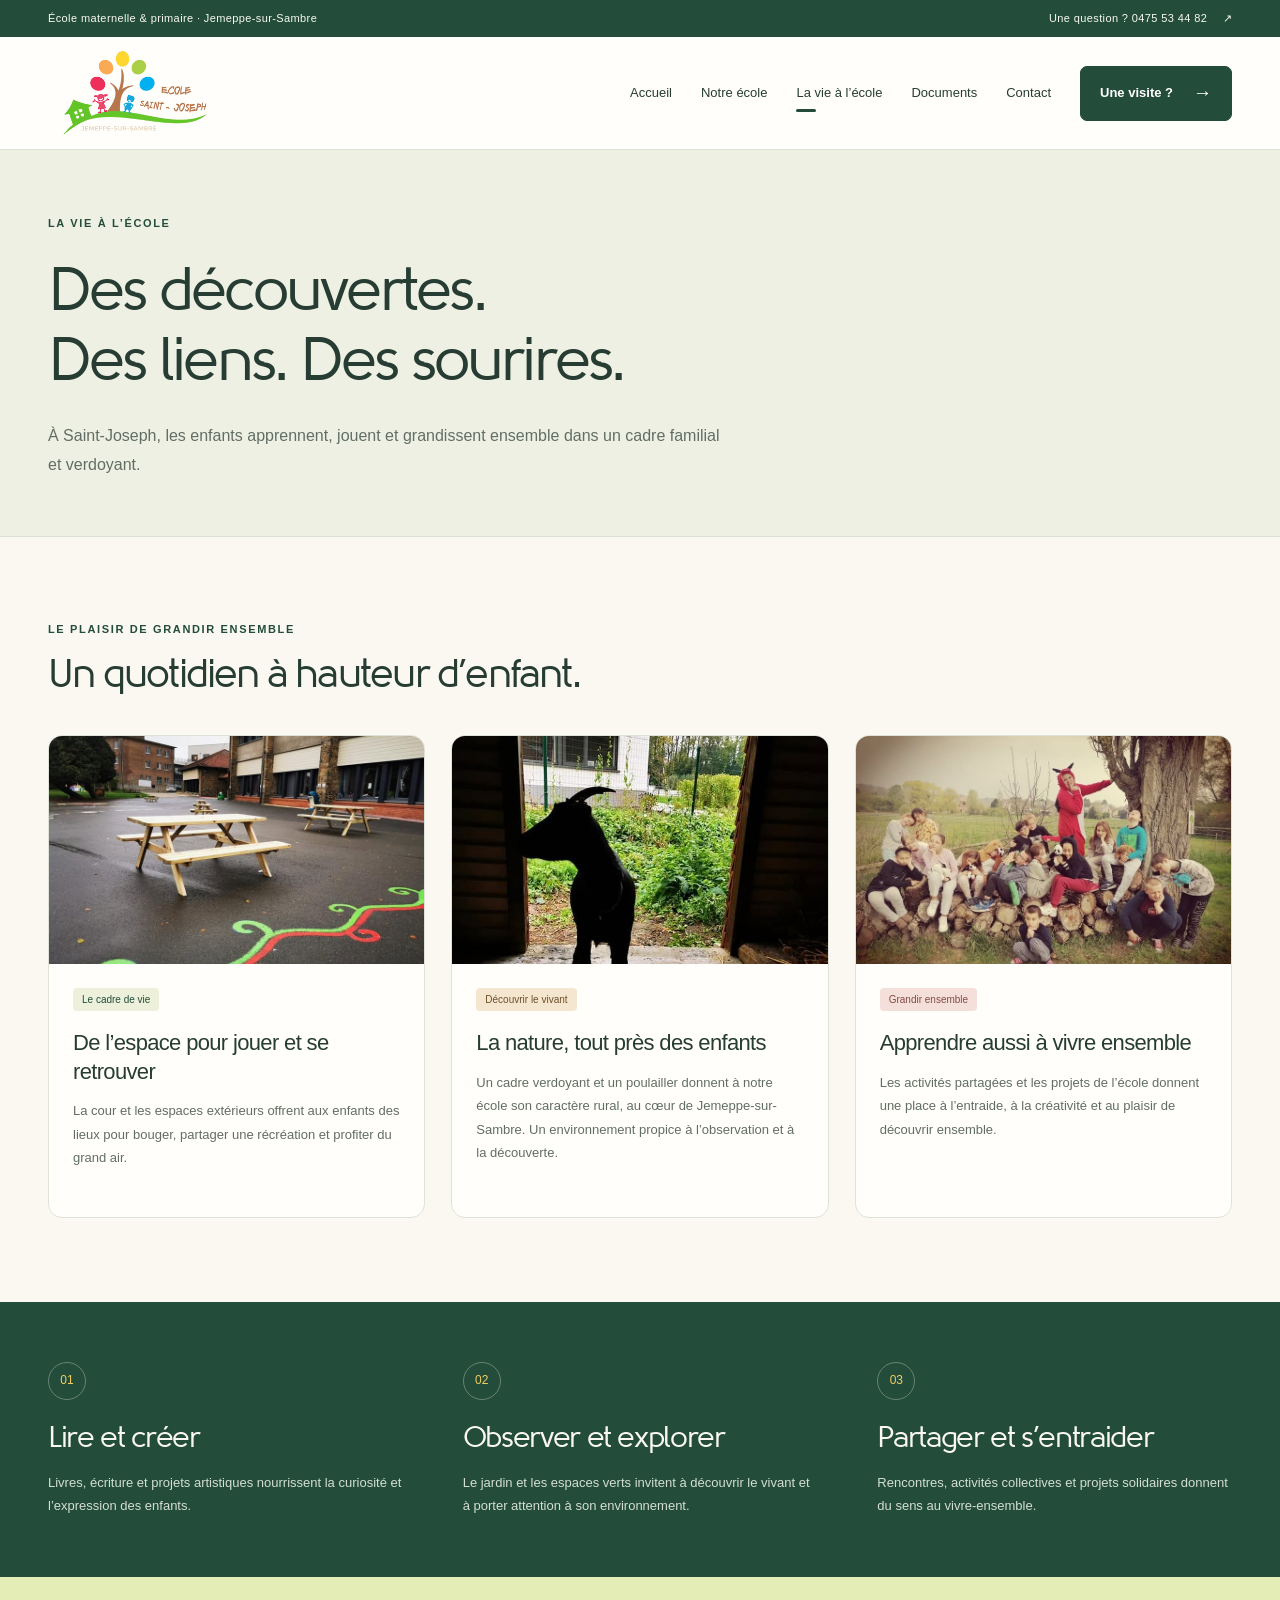
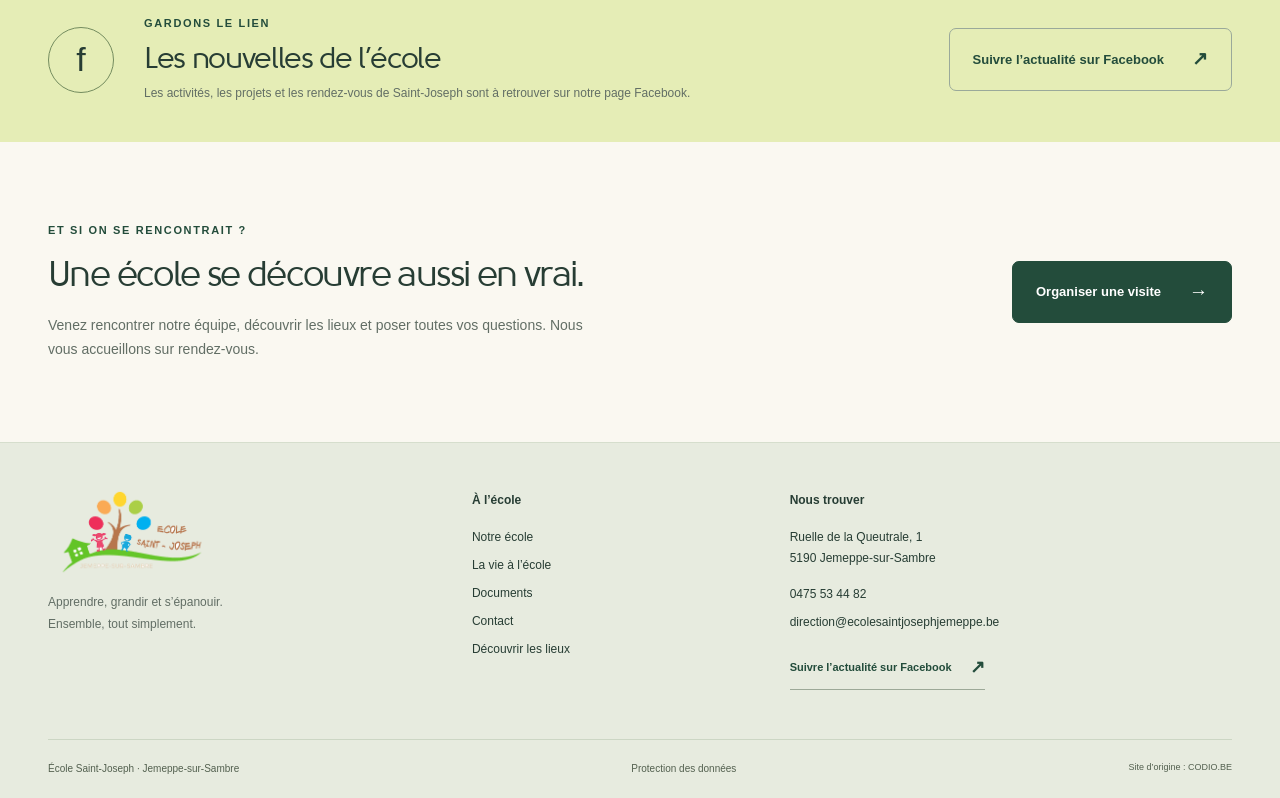
==== commit 1837b938: "Présenter une vie d’école sans dates ni liens de publications" ====
--- a/2023/index.html
+++ b/2023/index.html
@@ -1,15 +1,14 @@
 <!doctype html>
 <html lang="fr"><head><meta charset="utf-8"><meta name="viewport" content="width=device-width, initial-scale=1">
-<title>Archives 2023–2024 | École Saint-Joseph · Jemeppe-sur-Sambre</title><meta name="description" content="Les archives de l’année scolaire 2023–2024 à l’école Saint-Joseph.">
+<title>La vie à l’école | École Saint-Joseph · Jemeppe-sur-Sambre</title><meta name="description" content="Le cadre de vie, les découvertes et les activités partagées des enfants à l’école Saint-Joseph.">
 <meta name="theme-color" content="#234c3b"><link rel="icon" href="../resources/images/logo-esj.png" type="image/png">
-<link rel="alternate" type="application/rss+xml" title="Archives de l’école" href="../feed/rss.xml"><link rel="alternate" type="application/atom+xml" title="Archives de l’école" href="../feed/atom.xml">
 <link rel="canonical" href="https://ecolesaintjosephjemeppe.be/2023/index.html">
 <link rel="stylesheet" href="../resources/css/school.css"><script src="../resources/js/school.js" defer></script></head>
 <body><a class="skip-link" href="#contenu">Aller au contenu</a>
 <div class="topbar"><div class="wrap"><span>École maternelle &amp; primaire · Jemeppe-sur-Sambre</span><a href="tel:+32475534482">Une question ? 0475 53 44 82 <span aria-hidden="true">↗</span></a></div></div>
 <header class="site-header"><div class="wrap header-inner"><a class="brand" href="../index.html" aria-label="École Saint-Joseph — Accueil"><img src="../resources/images/logo-esj.png" alt="École Saint-Joseph, Jemeppe-sur-Sambre" width="1385" height="776"></a>
 <button class="menu-toggle" type="button" aria-expanded="false" aria-controls="navigation" hidden>Menu <span aria-hidden="true">☰</span></button>
-<nav id="navigation" aria-label="Navigation principale"><a href="../index.html">Accueil</a><a href="../Notre-école/index.html">Notre école</a><a href="../2026/index.html" aria-current="page">Actualités</a><a href="../Documents/index.html">Documents</a><a href="../contact/index.html">Contact</a><a class="button " href="../contact/index.html">Une visite ? <span aria-hidden="true">→</span></a></nav></div></header>
-<main id="contenu"><section class="page-intro"><div class="wrap"><p class="eyebrow">Les archives</p><h1>Année scolaire<br>2023–2024.</h1><p class="lead">Les souvenirs et informations conservés de cette année scolaire.</p></div></section><section class="wrap section archive-content"><p>Aucun article n’a été publié sur le site pour cette année scolaire.</p><nav class="archive-pagination" aria-label="Autres années scolaires"><a href="../2024/index.html">2024–2025 →</a><a href="../2026/index.html">Toutes les actualités →</a></nav></section></main>
-<footer class="site-footer"><div class="wrap footer-grid"><div><img class="footer-logo" src="../resources/images/logo-esj.png" alt="École Saint-Joseph" width="1385" height="776"><p>Apprendre, grandir et s’épanouir.<br>Ensemble, tout simplement.</p></div><div><h2>À l’école</h2><a href="../Notre-école/index.html">Notre école</a><a href="../2026/index.html">Actualités</a><a href="../Documents/index.html">Documents</a><a href="../contact/index.html">Contact</a><a href="../gallery/index.html">Découvrir les lieux</a></div><div><h2>Nous trouver</h2><address>Ruelle de la Queutrale, 1<br>5190 Jemeppe-sur-Sambre</address><a href="tel:+32475534482">0475 53 44 82</a><a class="email" href="mailto:direction@ecolesaintjosephjemeppe.be">direction@ecolesaintjosephjemeppe.be</a><a class="text-link" href="https://www.facebook.com/profile.php?id=61579439886113" target="_blank" rel="noopener noreferrer">Suivez la vie de l’école sur Facebook <span aria-hidden="true">↗</span><span class="sr-only"> (nouvel onglet)</span></a></div></div><div class="wrap footer-bottom"><span>École Saint-Joseph · Jemeppe-sur-Sambre</span><a href="../media/88d6d4ab-5ffb-4bee-a71e-d143b9426056" download="Protection-des-donnees.pdf">Protection des données</a><span>Site d’origine : <a href="https://www.codio.be" target="_blank" rel="noopener noreferrer">CODIO.BE</a></span></div></footer>
+<nav id="navigation" aria-label="Navigation principale"><a href="../index.html">Accueil</a><a href="../Notre-école/index.html">Notre école</a><a href="../vie-ecole/index.html" aria-current="page">La vie à l’école</a><a href="../Documents/index.html">Documents</a><a href="../contact/index.html">Contact</a><a class="button " href="../contact/index.html">Une visite ? <span aria-hidden="true">→</span></a></nav></div></header>
+<main id="contenu"><section class="page-intro"><div class="wrap"><p class="eyebrow">La vie à l’école</p><h1>Des découvertes.<br>Des liens. Des sourires.</h1><p class="lead">À Saint-Joseph, les enfants apprennent, jouent et grandissent ensemble dans un cadre familial et verdoyant.</p></div></section><section class="wrap section"><div class="section-heading"><div><p class="eyebrow">Le plaisir de grandir ensemble</p><h2>Un quotidien à hauteur d’enfant.</h2></div></div><div class="news-grid"><article class="news-card"><img src="../media/actualites/20.jpg" alt="La cour de l’école, ses tables et ses jeux tracés au sol" width="800" height="600" loading="lazy"><div class="news-body"><div class="news-meta"><span class="badge">Le cadre de vie</span></div><h3>De l’espace pour jouer et se retrouver</h3><p>La cour et les espaces extérieurs offrent aux enfants des lieux pour bouger, partager une récréation et profiter du grand air.</p></div></article><article class="news-card"><img src="../media/actualites/19.jpg" alt="Une chèvre dans les espaces extérieurs de l’école" width="800" height="600" loading="lazy"><div class="news-body"><div class="news-meta"><span class="badge">Découvrir le vivant</span></div><h3>La nature, tout près des enfants</h3><p>Un cadre verdoyant et un poulailler donnent à notre école son caractère rural, au cœur de Jemeppe-sur-Sambre. Un environnement propice à l’observation et à la découverte.</p></div></article><article class="news-card"><img src="../media/actualites/18.jpg" alt="Des enfants et leur enseignante réunis autour d’un arbre dans le cadre d’une activité de l’école" width="800" height="600" loading="lazy"><div class="news-body"><div class="news-meta"><span class="badge">Grandir ensemble</span></div><h3>Apprendre aussi à vivre ensemble</h3><p>Les activités partagées et les projets de l’école donnent une place à l’entraide, à la créativité et au plaisir de découvrir ensemble.</p></div></article></div></section><section class="values-band"><div class="wrap values-grid"><div><span class="value-number">01</span><h2>Lire et créer</h2><p>Livres, écriture et projets artistiques nourrissent la curiosité et l’expression des enfants.</p></div><div><span class="value-number">02</span><h2>Observer et explorer</h2><p>Le jardin et les espaces verts invitent à découvrir le vivant et à porter attention à son environnement.</p></div><div><span class="value-number">03</span><h2>Partager et s’entraider</h2><p>Rencontres, activités collectives et projets solidaires donnent du sens au vivre-ensemble.</p></div></div></section><section class="video-band"><div class="wrap"><span class="play-icon" aria-hidden="true">f</span><div><p class="eyebrow">Gardons le lien</p><h2>Les nouvelles de l’école</h2><p>Les activités, les projets et les rendez-vous de Saint-Joseph sont à retrouver sur notre page Facebook.</p></div><a class="button secondary" href="https://www.facebook.com/profile.php?id=61579439886113" target="_blank" rel="noopener noreferrer">Suivre l’actualité sur Facebook <span aria-hidden="true">↗</span><span class="sr-only"> (nouvel onglet)</span></a></div></section><section class="visit wrap"><div><p class="eyebrow">Et si on se rencontrait ?</p><h2>Une école se découvre aussi en vrai.</h2><p>Venez rencontrer notre équipe, découvrir les lieux et poser toutes vos questions. Nous vous accueillons sur rendez-vous.</p></div><a class="button " href="../contact/index.html">Organiser une visite <span aria-hidden="true">→</span></a></section></main>
+<footer class="site-footer"><div class="wrap footer-grid"><div><img class="footer-logo" src="../resources/images/logo-esj.png" alt="École Saint-Joseph" width="1385" height="776"><p>Apprendre, grandir et s’épanouir.<br>Ensemble, tout simplement.</p></div><div><h2>À l’école</h2><a href="../Notre-école/index.html">Notre école</a><a href="../vie-ecole/index.html">La vie à l’école</a><a href="../Documents/index.html">Documents</a><a href="../contact/index.html">Contact</a><a href="../gallery/index.html">Découvrir les lieux</a></div><div><h2>Nous trouver</h2><address>Ruelle de la Queutrale, 1<br>5190 Jemeppe-sur-Sambre</address><a href="tel:+32475534482">0475 53 44 82</a><a class="email" href="mailto:direction@ecolesaintjosephjemeppe.be">direction@ecolesaintjosephjemeppe.be</a><a class="text-link" href="https://www.facebook.com/profile.php?id=61579439886113" target="_blank" rel="noopener noreferrer">Suivre l’actualité sur Facebook <span aria-hidden="true">↗</span><span class="sr-only"> (nouvel onglet)</span></a></div></div><div class="wrap footer-bottom"><span>École Saint-Joseph · Jemeppe-sur-Sambre</span><a href="../media/88d6d4ab-5ffb-4bee-a71e-d143b9426056" download="Protection-des-donnees.pdf">Protection des données</a><span>Site d’origine : <a href="https://www.codio.be" target="_blank" rel="noopener noreferrer">CODIO.BE</a></span></div></footer>
 </body></html>
